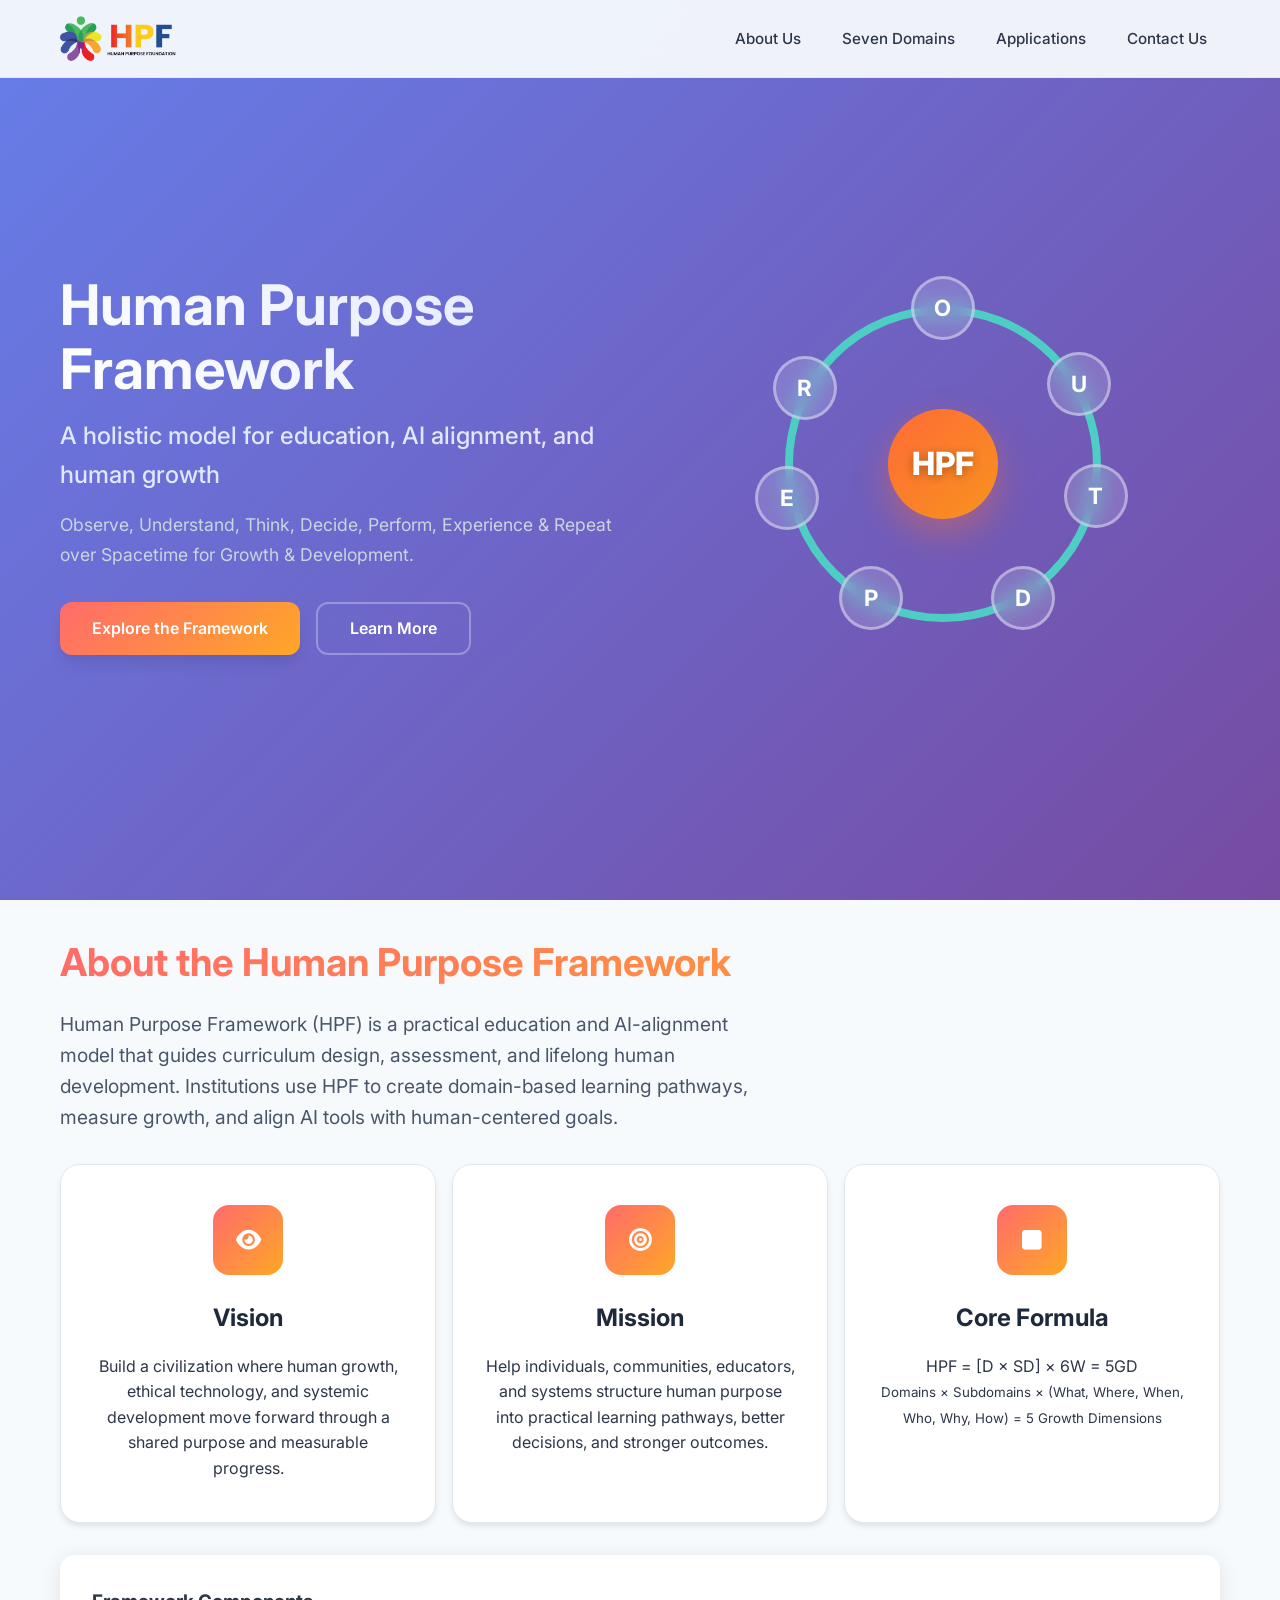
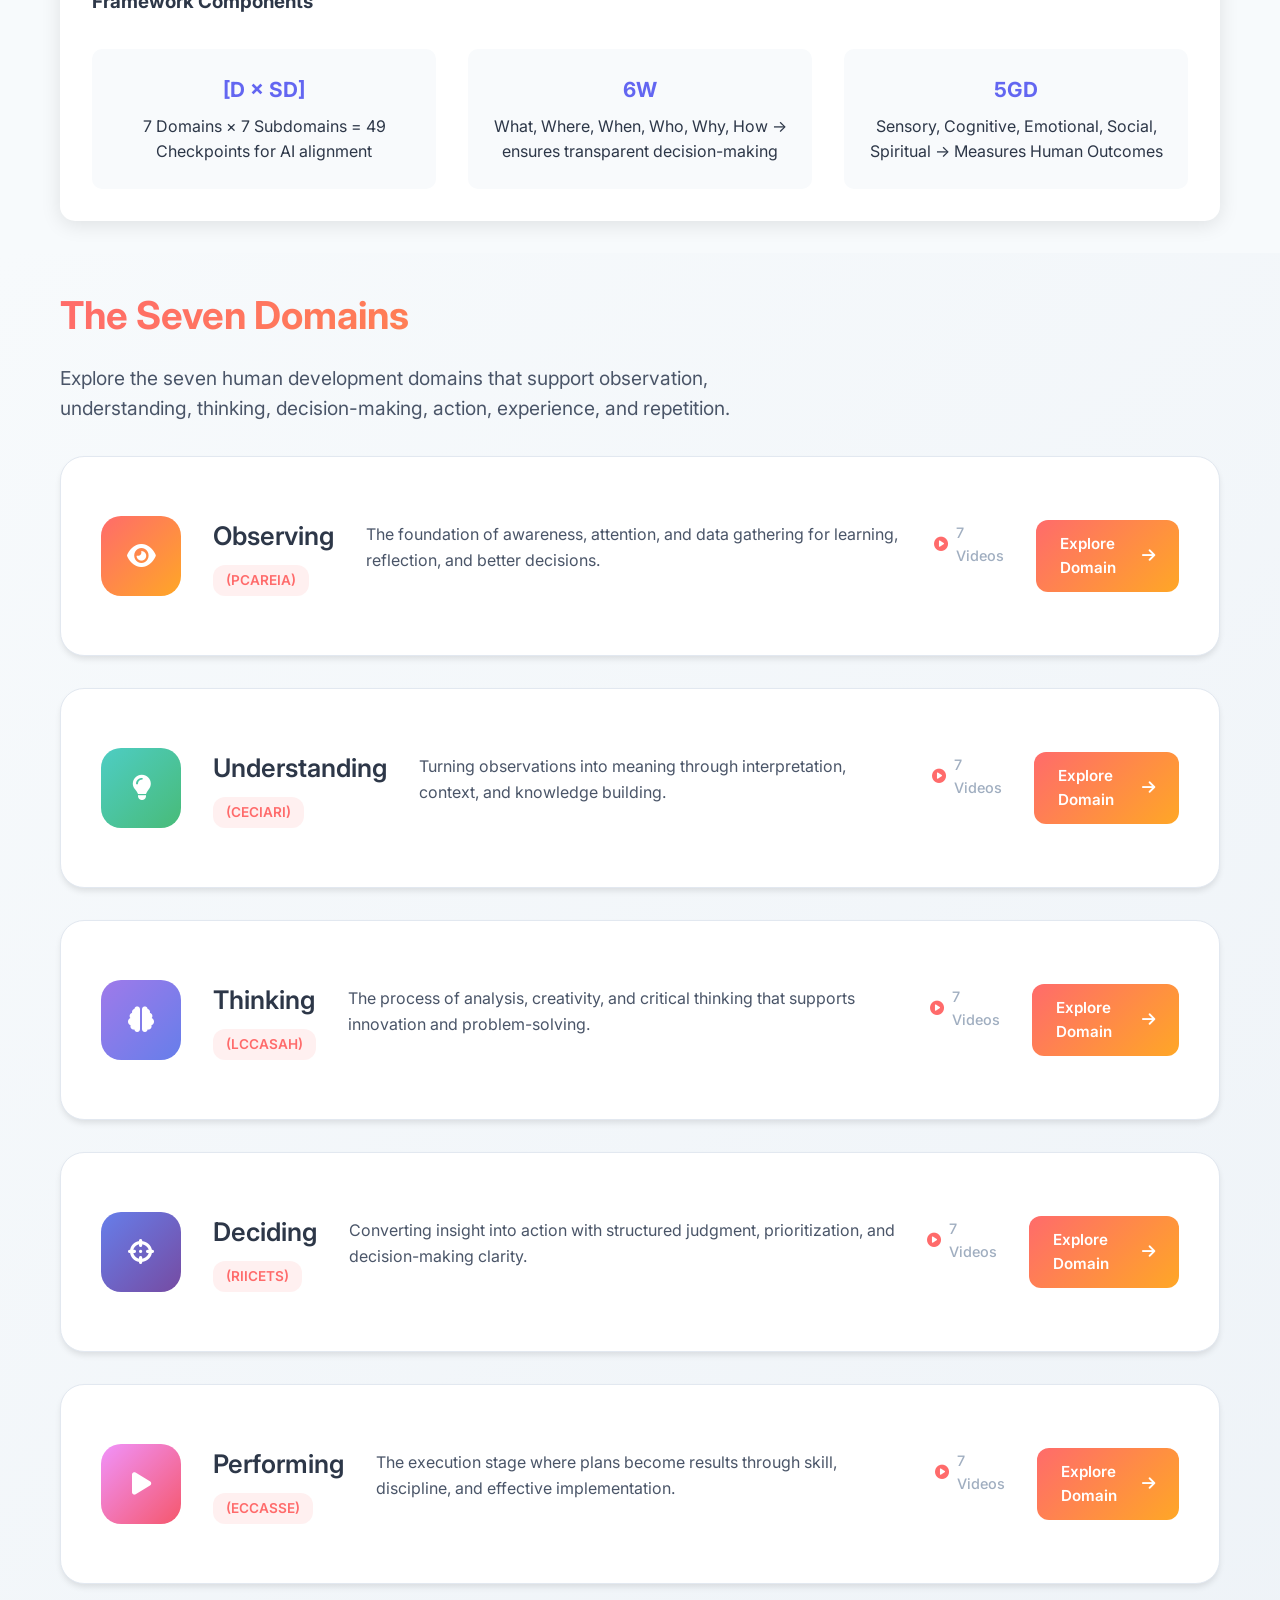
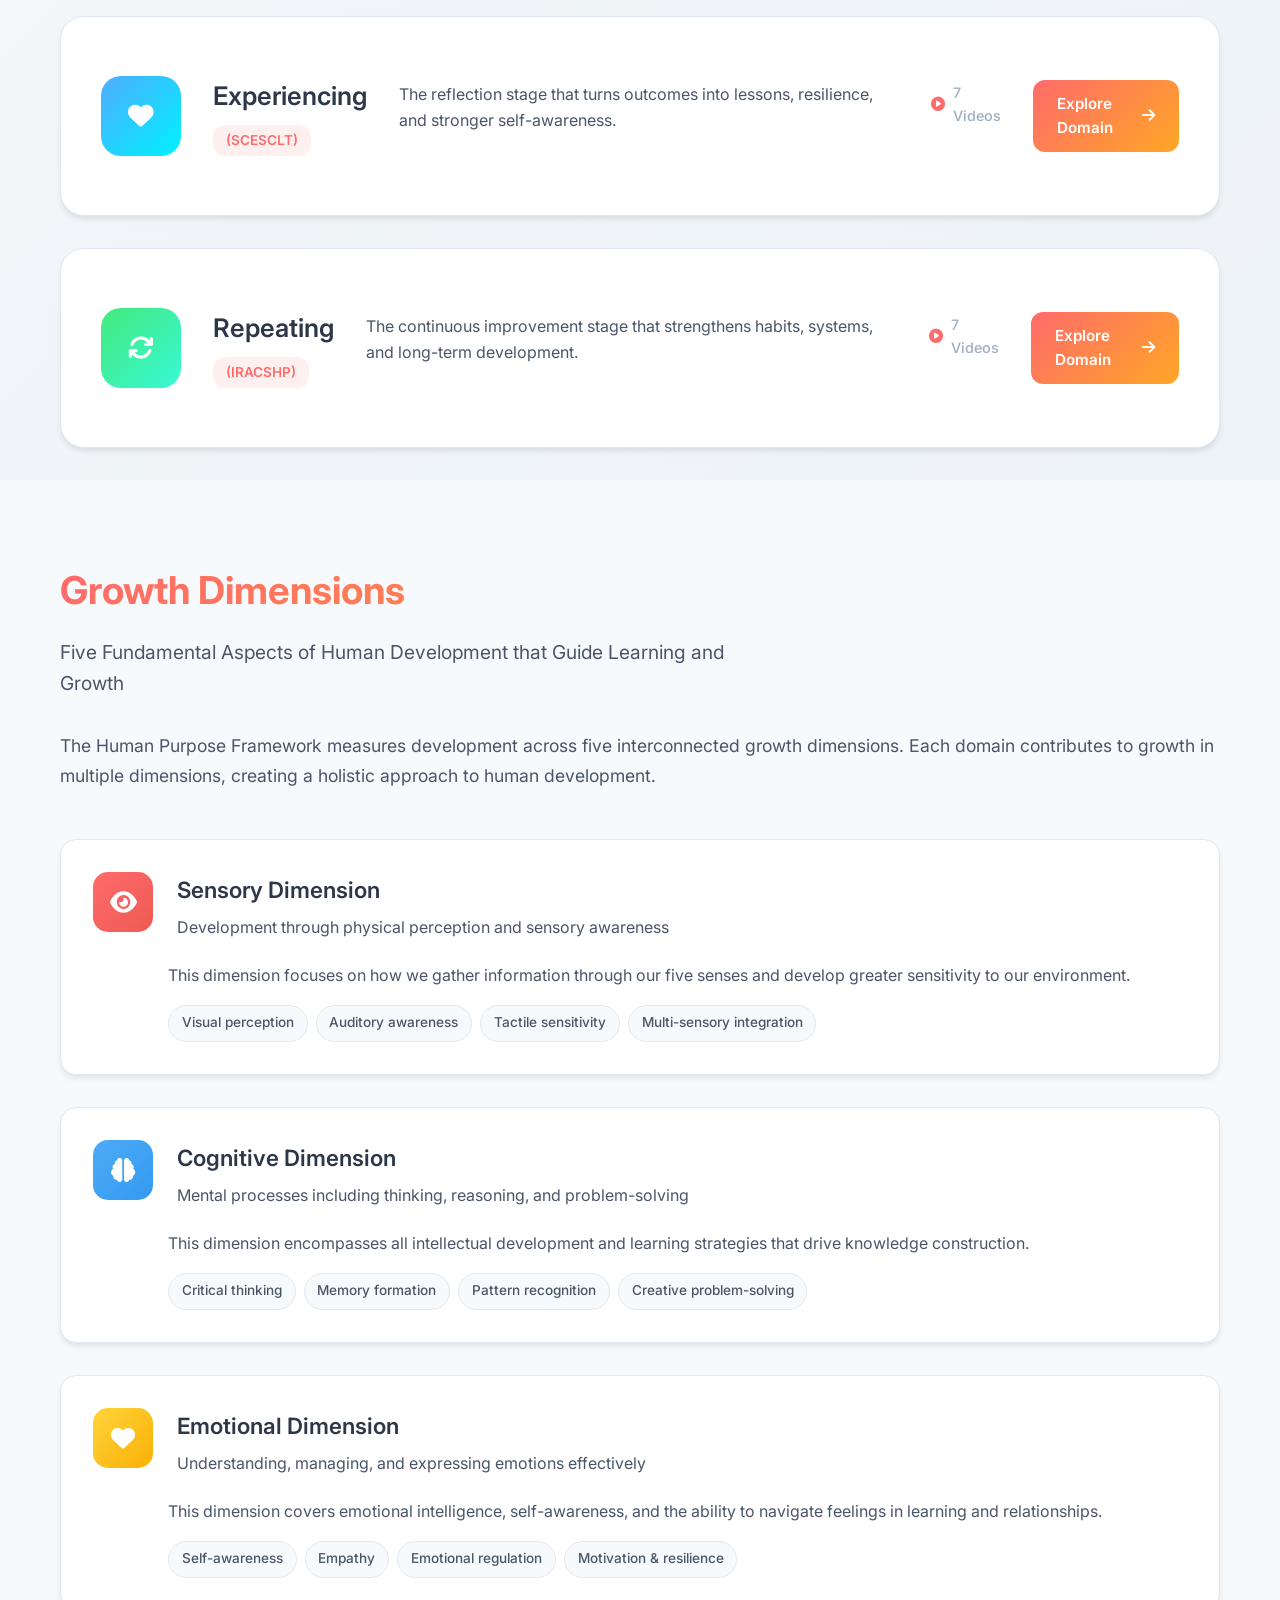
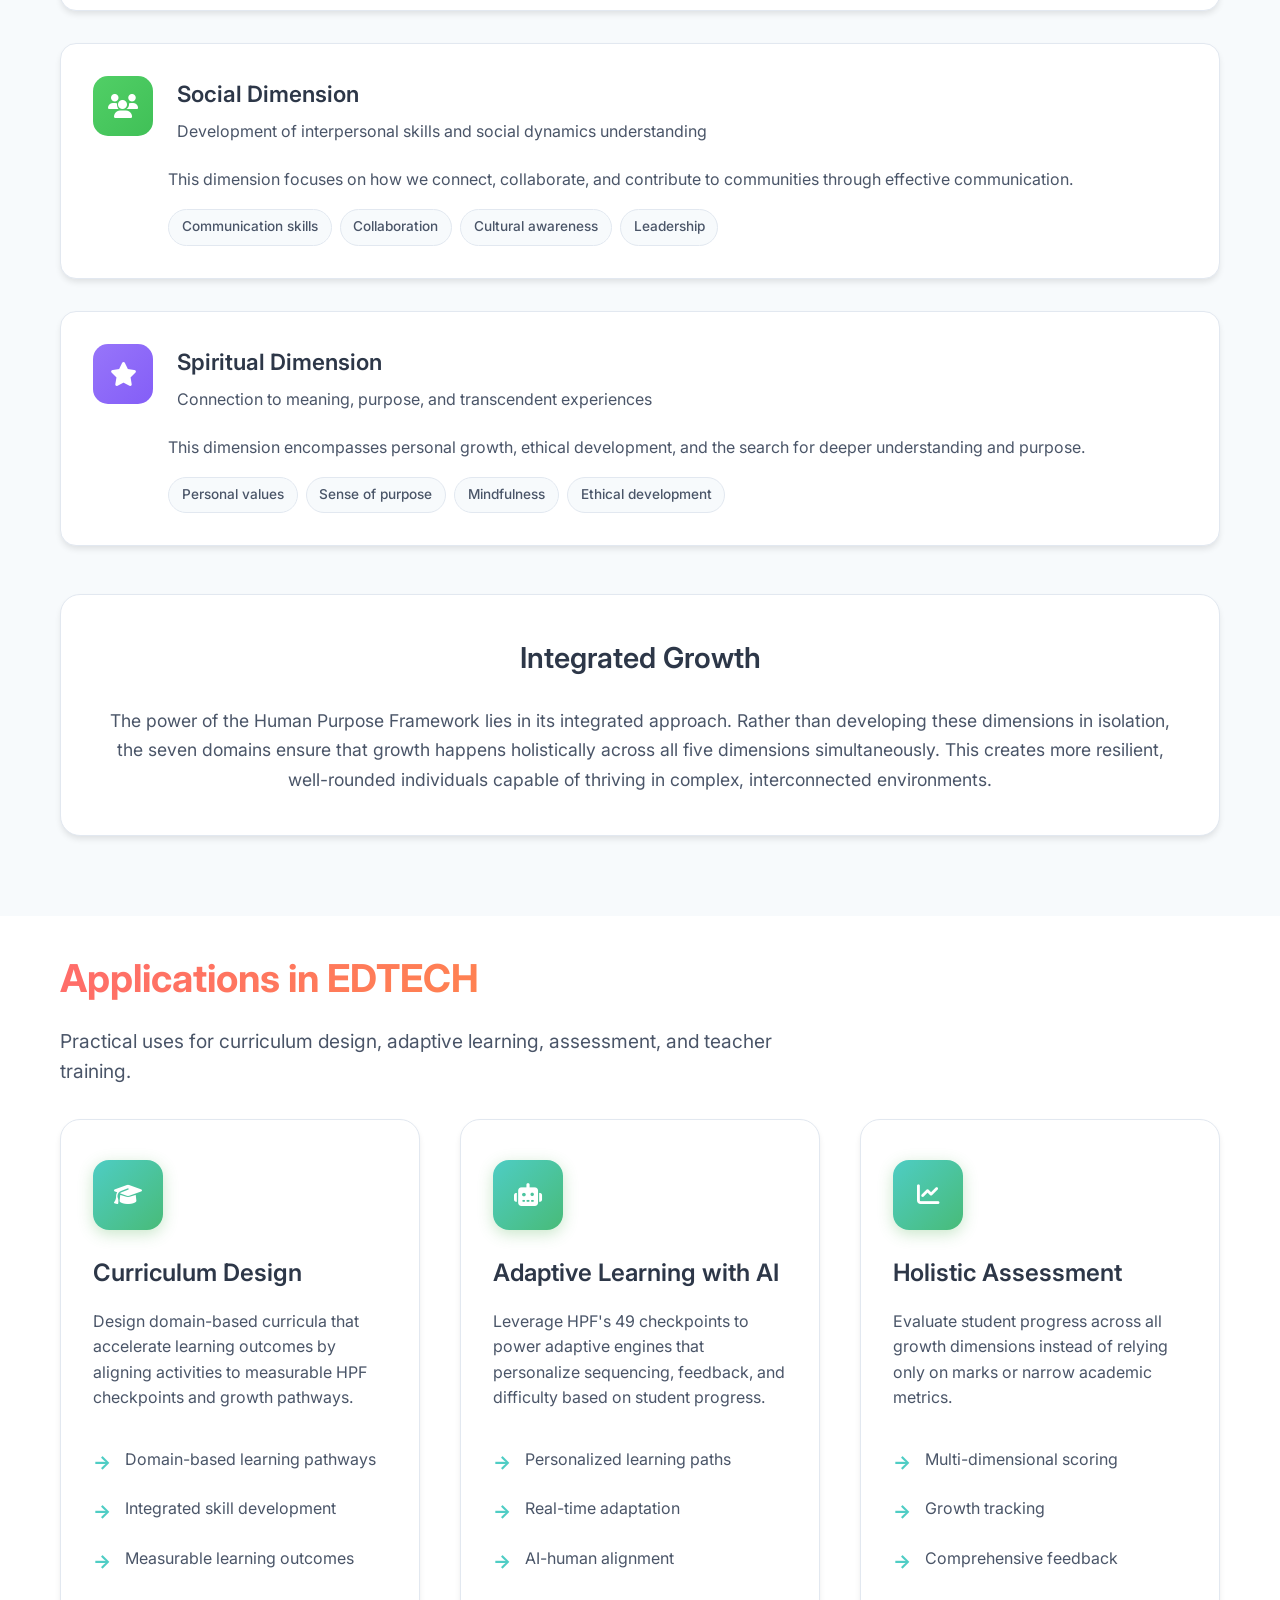
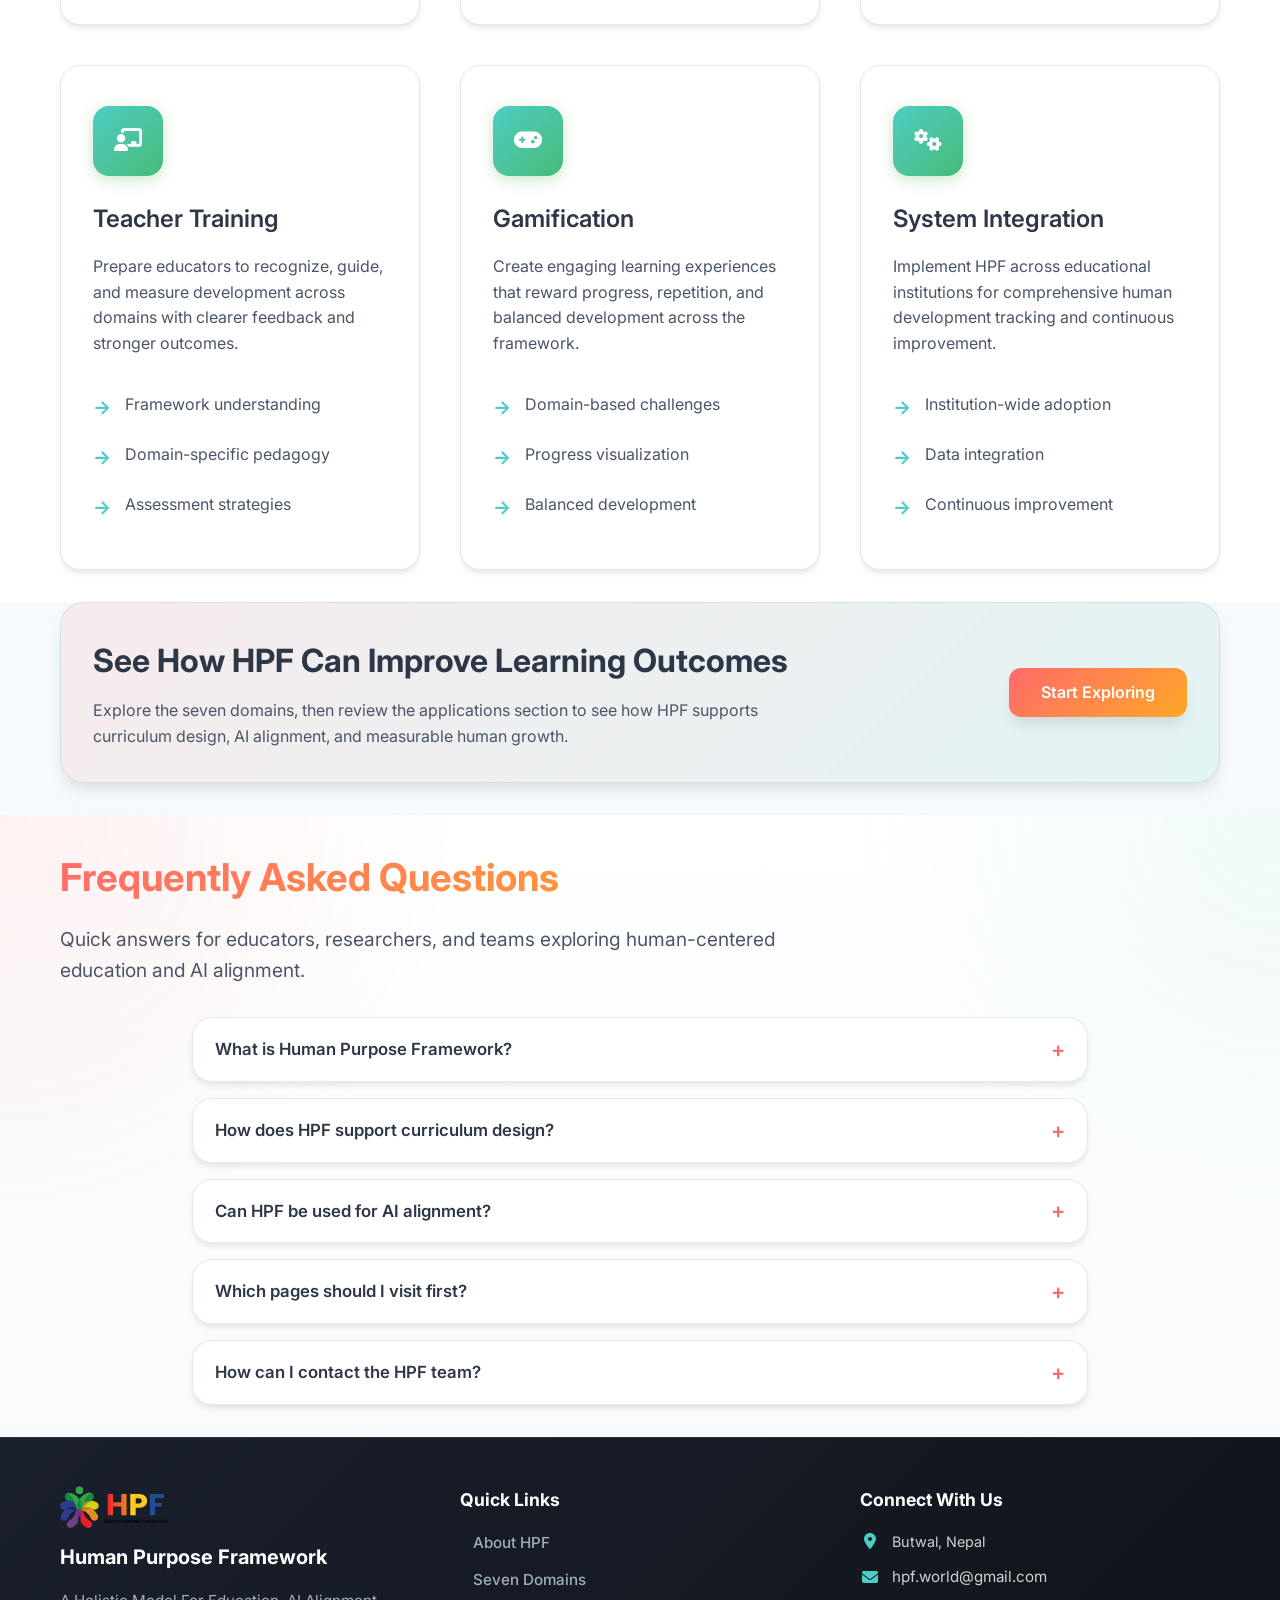
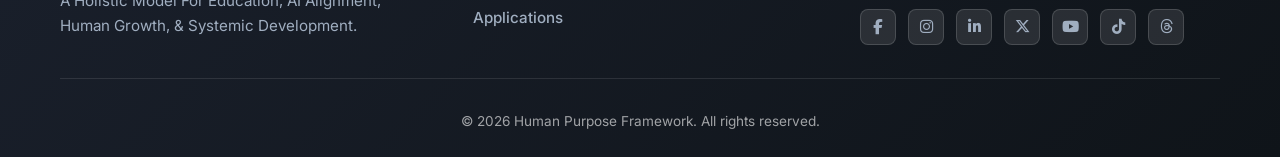
==== index.html @ abd7f6dd "Merge branch 'main' of https://github.com/hpfworld/HPF" ====
<!DOCTYPE html>
<html lang="en">
<head>
    <!-- Essential Meta Tags -->
    <meta charset="UTF-8">
    <meta name="viewport" content="width=1280, initial-scale=1.0">
    <meta http-equiv="X-UA-Compatible" content="IE=edge">
    
    <!-- Primary Meta Tags -->
    <title>Human Purpose Framework | AI Alignment & Education</title>
    <meta name="description" content="Human Purpose Framework: a holistic model for education, AI alignment, and human growth across seven domains.">
    <meta name="keywords" content="Human Purpose Framework, AI alignment, education model, curriculum design, holistic learning, edtech">
    <link rel="alternate" href="https://hpf.world/" hreflang="en-us">
    <meta name="author" content="Human Purpose Framework Team">
    <meta name="robots" content="index, follow, max-snippet:-1, max-image-preview:large, max-video-preview:-1">
    <link rel="canonical" href="https://hpf.world/">
    <meta name="application-name" content="Human Purpose Framework">
    
    <!-- Open Graph Meta Tags (for social sharing) -->
    <meta property="og:type" content="website">
    <meta property="og:url" content="https://hpf.world/">
    <meta property="og:title" content="Human Purpose Framework | AI Alignment & Education">
    <meta property="og:description" content="Human Purpose Framework: a holistic model for education, AI alignment, and human growth across seven domains.">
    <meta property="og:image" content="https://hpf.world/images/LogoHPF.png">
    <meta property="og:site_name" content="Human Purpose Framework">
    <meta property="og:locale" content="en_US">
    
    <!-- Twitter Card Meta Tags -->
    <meta name="twitter:card" content="summary_large_image">
    <meta name="twitter:url" content="https://hpf.world/">
    <meta name="twitter:title" content="Human Purpose Framework | AI Alignment & Education">
    <meta name="twitter:description" content="Human Purpose Framework: a holistic model for education, AI alignment, and human growth across seven domains.">
    <meta name="twitter:image" content="https://hpf.world/images/LogoHPF.png">
    <meta name="twitter:creator" content="@HPFWORLD">
    
    <!-- Additional Meta Tags -->
    <meta name="language" content="English">
    <meta name="revisit-after" content="7 days">
    <meta name="format-detection" content="telephone=no">
    <link rel="icon" type="image/x-icon" href="images/LogoHPF.png">
    <link rel="apple-touch-icon" href="images/LogoHPF.png">
    <link rel="preload" as="image" href="/images/LogoHPF.png">
    
    <!-- PWA & Branding -->
    <link rel="manifest" href="manifest.json">
    <meta name="theme-color" content="#6366f1">
    <meta name="msapplication-TileColor" content="#6366f1">
    
    <!-- Preconnect for Performance -->
    <link rel="preconnect" href="https://fonts.googleapis.com">
    <link rel="preconnect" href="https://fonts.gstatic.com" crossorigin>
    <link rel="preconnect" href="https://cdnjs.cloudflare.com">
    
    <!-- Stylesheets -->
    <link rel="stylesheet" href="styles.css">
    <link href="https://fonts.googleapis.com/css2?family=Inter:wght@300;400;500;600;700&display=swap" rel="stylesheet">
    <link rel="stylesheet" href="https://cdnjs.cloudflare.com/ajax/libs/font-awesome/6.5.0/css/all.min.css" crossorigin="anonymous" referrerpolicy="no-referrer">
    
    <!-- JSON-LD Structured Data -->
    <script type="application/ld+json">
    {
      "@context": "https://schema.org",
      "@type": "Organization",
      "name": "Human Purpose Framework",
      "url": "https://hpf.world",
      "logo": "https://hpf.world/images/LogoHPF.png",
      "description": "A holistic model for education, AI alignment, and human development",
      "sameAs": [
        "https://x.com/HPFWORLD",
        "https://www.linkedin.com/company/hpf-world",
        "https://github.com/hpfworld",
        "https://youtube.com/@HPFworld",
        "https://facebook.com/profile.php?id=61581930064162",
        "https://tiktok.com/@hpfworld",
        "https://instagram.com/hpf.world",
        "https://threads.com/@hpf.world"
      ],
      "contact": {
        "@type": "ContactPoint",
        "contactType": "Customer Support",
        "email": "hpf.world@gmail.com"
      }
    }
    </script>

        <script type="application/ld+json">
        {
            "@context": "https://schema.org",
            "@type": "WebPage",
            "name": "Human Purpose Framework",
            "url": "https://hpf.world/",
            "description": "Human Purpose Framework: a holistic model for education, AI alignment, and human growth across seven domains.",
            "inLanguage": "en-US",
            "isPartOf": {
                "@type": "WebSite",
                "name": "Human Purpose Framework",
                "url": "https://hpf.world/"
            }
        }
        </script>

        <script type="application/ld+json">
            {
                "@context": "https://schema.org",
                "@type": "FAQPage",
                "mainEntity": [
                    {
                        "@type": "Question",
                        "name": "What is the Human Purpose Framework?",
                        "acceptedAnswer": {
                            "@type": "Answer",
                            "text": "Human Purpose Framework (HPF) is a practical model for education and AI alignment that organizes growth into seven domains to improve learning and decision-making."
                        }
                    },
                    {
                        "@type": "Question",
                        "name": "How does HPF improve curriculum design?",
                        "acceptedAnswer": {
                            "@type": "Answer",
                            "text": "HPF provides domain-based learning pathways and measurable outcomes so educators design targeted curriculum that accelerates student growth."
                        }
                    },
                    {
                        "@type": "Question",
                        "name": "Is Human Purpose Framework useful for AI alignment?",
                        "acceptedAnswer": {
                            "@type": "Answer",
                            "text": "Yes. HPF supplies structured human-centered signals that help align AI systems to educational goals, ethical constraints, and human values."
                        }
                    },
                    {
                        "@type": "Question",
                        "name": "Which pages should I explore first?",
                        "acceptedAnswer": {
                            "@type": "Answer",
                            "text": "Begin with the seven domain pages to learn each stage, then read Applications to see real edtech integrations and use cases."
                        }
                    },
                    {
                        "@type": "Question",
                        "name": "How can I contact the HPF team?",
                        "acceptedAnswer": {
                            "@type": "Answer",
                            "text": "Contact us via the footer form or email hpf.world@gmail.com for partnerships, research, or curriculum projects."
                        }
                    },
                    {
                        "@type": "Question",
                        "name": "Can HPF be used in schools and edtech products?",
                        "acceptedAnswer": {
                            "@type": "Answer",
                            "text": "Yes. Schools and edtech platforms use HPF to structure lessons, build adaptive features, and measure holistic student progress."
                        }
                    },
                    {
                        "@type": "Question",
                        "name": "Does HPF include assessment tools?",
                        "acceptedAnswer": {
                            "@type": "Answer",
                            "text": "HPF supports multi-dimensional assessment strategies to capture cognitive, social, and performance outcomes beyond test scores."
                        }
                    },
                    {
                        "@type": "Question",
                        "name": "How do I implement HPF in my curriculum?",
                        "acceptedAnswer": {
                            "@type": "Answer",
                            "text": "Start by mapping learning objectives to the seven domains, create domain-aligned activities, and track progress with simple rubrics and feedback loops."
                        }
                    }
                ]
            }
            </script>
    
    <script type="application/ld+json">
    {
      "@context": "https://schema.org",
      "@type": "WebSite",
      "name": "Human Purpose Framework",
      "url": "https://hpf.world",
      "potentialAction": {
        "@type": "SearchAction",
        "target": {
          "@type": "EntryPoint",
          "urlTemplate": "https://hpf.world/search?q={search_term_string}"
        }
      }
    }
    </script>
    
    <script type="application/ld+json">
    {
      "@context": "https://schema.org",
      "@type": "BreadcrumbList",
      "itemListElement": [
        {
          "@type": "ListItem",
          "position": 1,
          "name": "Home",
          "item": "https://hpf.world"
        },
        {
          "@type": "ListItem",
          "position": 2,
          "name": "Seven Domains",
          "item": "https://hpf.world#domains"
        },
        {
          "@type": "ListItem",
          "position": 3,
          "name": "Applications",
          "item": "https://hpf.world#applications"
        }
      ]
    }
    </script>
</head>
<body>
    <!-- Navigation -->
    <nav class="navbar" role="navigation" aria-label="Main Navigation">
        <div class="nav-container">
            <div class="nav-logo">
                    <a href="/" class="logo-link" aria-label="Human Purpose Framework home">
                    <img src="images/LogoHPF.png" alt="Human Purpose Framework logo" class="logo-image" loading="eager" decoding="async" fetchpriority="high" width="90" height="90">
                </a>
            </div>
            <ul class="nav-menu">
                <!-- <li><a href="#home" class="nav-link">Home</a></li> -->
                <li><a href="#about" class="nav-link">About Us</a></li>
                <li><a href="#domains" class="nav-link">Seven Domains</a></li>
                <!-- <li><a href="#dimensions" class="nav-link">Growth Dimensions</a></li> -->
                <li><a href="#applications" class="nav-link">Applications</a></li>
                <li><a href="#contact" class="nav-link">Contact Us</a></li>
                <!-- <li><a href="#" class="nav-link" id="buyBookBtn"><span class="buy-icon">🛒</span> Buy Book</a></li> -->
            </ul>
            <div class="hamburger">
                <span class="bar"></span>
                <span class="bar"></span>
                <span class="bar"></span>
            </div>
        </div>
    </nav>

    <main>
    <!-- Hero Section -->
    <section id="home" class="hero">
        <div class="hero-container">
            <div class="hero-content">
                <h1 class="hero-title">Human Purpose Framework</h1>
                <p class="hero-subtitle">A holistic model for education, AI alignment, and human growth</p>
                <p class="hero-description">
                    Observe, Understand, Think, Decide, Perform, Experience & Repeat over Spacetime for Growth & Development.
                </p>
                <div class="hero-buttons">
                    <a href="#domains" class="btn btn-primary">Explore the Framework</a>
                    <a href="#about" class="btn btn-secondary">Learn More</a>
                </div>
            </div>
            <div class="hero-visual">
                <div class="framework-circle">
                    <div class="center-circle">HPF</div>
                    <div class="domain-ring">
                        <a href="domains/1_observing.html" class="domain-item" data-domain="observe" title="Observing" aria-label="Observing domain">O</a>
                        <a href="domains/2_understanding.html" class="domain-item" data-domain="understand" title="Understanding" aria-label="Understanding domain">U</a>
                        <a href="domains/3_thinking.html" class="domain-item" data-domain="think" title="Thinking" aria-label="Thinking domain">T</a>
                        <a href="domains/4_deciding.html" class="domain-item" data-domain="decide" title="Deciding" aria-label="Deciding domain">D</a>
                        <a href="domains/5_performing.html" class="domain-item" data-domain="perform" title="Performing" aria-label="Performing domain">P</a>
                        <a href="domains/6_experiencing.html" class="domain-item" data-domain="experience" title="Experiencing" aria-label="Experiencing domain">E</a>
                        <a href="domains/7_repeating.html" class="domain-item" data-domain="repeat" title="Repeating" aria-label="Repeating domain">R</a>
                    </div>
                </div>
            </div>
        </div>
    </section>

    <!-- About Section -->
    <section id="about" class="about">
        <div class="container">
            <div class="section-header">
                        <h2>About the Human Purpose Framework</h2>
                        <p>Human Purpose Framework (HPF) is a practical education and AI-alignment model that guides curriculum design, assessment, and lifelong human development. Institutions use HPF to create domain-based learning pathways, measure growth, and align AI tools with human-centered goals.</p>
            </div>
            
            <div class="about-grid">
                <div class="about-card">
                    <div class="card-icon">
                        <i class="fas fa-eye"></i>
                    </div>
                    <h3>Vision</h3>
                    <p>Build a civilization where human growth, ethical technology, and systemic development move forward through a shared purpose and measurable progress.</p>
                </div>
                
                <div class="about-card">
                    <div class="card-icon">
                        <i class="fa fa-bullseye" aria-hidden="true"></i>
                    </div>
                    <h3>Mission</h3>
                    <p>Help individuals, communities, educators, and systems structure human purpose into practical learning pathways, better decisions, and stronger outcomes.</p>
                </div>
                
                 <div class="about-card">
                    <div class="card-icon">
                        <i class="fas fa-square"></i>
                    </div>
                    <h3>Core Formula</h3>
                    <p>HPF = [D × SD] × 6W = 5GD<br>
                    <small>Domains × Subdomains × (What, Where, When, Who, Why, How) = 5 Growth Dimensions</small></p>
                </div> 
            </div>

         <div class="formula-explanation">
                <h3>Framework Components</h3>
                <div class="formula-grid">
                    <div class="formula-item">
                        <h4>[D × SD]</h4>
                        <p>7 Domains × 7 Subdomains = 49 Checkpoints for AI alignment</p>
                    </div>
                    <div class="formula-item">
                        <h4>6W</h4>
                        <p>What, Where, When, Who, Why, How → ensures transparent decision-making</p>
                    </div>
                    <div class="formula-item">
                        <h4>5GD</h4>
                        <p>Sensory, Cognitive, Emotional, Social, Spiritual → Measures Human Outcomes</p>
                    </div>
                </div>
            </div> 
        </div>
    </section>

    <!-- Seven Domains Section -->
    <section id="domains" class="domains">
        <div class="container">
            <div class="section-header">
                <h2>The Seven Domains</h2>
                <p>Explore the seven human development domains that support observation, understanding, thinking, decision-making, action, experience, and repetition.</p>
            </div>
            
            <div class="domains-grid">
                <div class="domain-card modern-card" data-domain="observing">
                    <div class="domain-header">
                        <div class="domain-icon observing-icon">
                            <i class="fas fa-eye"></i>
                        </div>
                        <div class="domain-info">
                            <h3>Observing</h3>
                            <span class="domain-code">(PCAREIA)</span>
                        </div>
                    </div>
                    <p class="domain-description">The foundation of awareness, attention, and data gathering for learning, reflection, and better decisions.</p>
                    <div class="domain-stats">
                        <span class="stat"><i class="fas fa-play-circle"></i> 7 Videos</span>
                        <!-- <span class="stat"><i class="fas fa-chart-bar"></i> 5 Dimensions</span> -->
                    </div>
                    <a href="domains/1_observing.html" class="domain-btn">
                        <span>Explore Domain</span>
                        <i class="fas fa-arrow-right"></i>
                    </a>
                </div>

                <div class="domain-card modern-card" data-domain="understanding">
                    <div class="domain-header">
                        <div class="domain-icon understanding-icon">
                            <i class="fas fa-lightbulb"></i>
                        </div>
                        <div class="domain-info">
                            <h3>Understanding</h3>
                            <span class="domain-code">(CECIARI)</span>
                        </div>
                    </div>
                    <p class="domain-description">Turning observations into meaning through interpretation, context, and knowledge building.</p>
                    <div class="domain-stats">
                        <span class="stat"><i class="fas fa-play-circle"></i> 7 Videos</span>
                        <!-- <span class="stat"><i class="fas fa-chart-bar"></i> 5 Dimensions</span> -->
                    </div>
                    <a href="domains/2_understanding.html" class="domain-btn">
                        <span>Explore Domain</span>
                        <i class="fas fa-arrow-right"></i>
                    </a>
                </div>

                <div class="domain-card modern-card" data-domain="thinking">
                    <div class="domain-header">
                        <div class="domain-icon thinking-icon">
                            <i class="fas fa-brain"></i>
                        </div>
                        <div class="domain-info">
                            <h3>Thinking</h3>
                            <span class="domain-code">(LCCASAH)</span>
                        </div>
                    </div>
                    <p class="domain-description">The process of analysis, creativity, and critical thinking that supports innovation and problem-solving.</p>
                    <div class="domain-stats">
                        <span class="stat"><i class="fas fa-play-circle"></i> 7 Videos</span>
                        <!-- <span class="stat"><i class="fas fa-chart-bar"></i> 5 Dimensions</span> -->
                    </div>
                    <a href="domains/3_thinking.html" class="domain-btn">
                        <span>Explore Domain</span>
                        <i class="fas fa-arrow-right"></i>
                    </a>
                </div>

                <div class="domain-card modern-card" data-domain="deciding">
                    <div class="domain-header">
                        <div class="domain-icon deciding-icon">
                            <i class="fas fa-crosshairs"></i>
                        </div>
                        <div class="domain-info">
                            <h3>Deciding</h3>
                            <span class="domain-code">(RIICETS)</span>
                        </div>
                    </div>
                    <p class="domain-description">Converting insight into action with structured judgment, prioritization, and decision-making clarity.</p>
                    <div class="domain-stats">
                        <span class="stat"><i class="fas fa-play-circle"></i> 7 Videos</span>
                        <!-- <span class="stat"><i class="fas fa-chart-bar"></i> 5 Dimensions</span> -->
                    </div>
                    <a href="domains/4_deciding.html" class="domain-btn">
                        <span>Explore Domain</span>
                        <i class="fas fa-arrow-right"></i>
                    </a>
                </div>

                <div class="domain-card modern-card" data-domain="performing">
                    <div class="domain-header">
                        <div class="domain-icon performing-icon">
                            <i class="fas fa-play"></i>
                        </div>
                        <div class="domain-info">
                            <h3>Performing</h3>
                            <span class="domain-code">(ECCASSE)</span>
                        </div>
                    </div>
                    <p class="domain-description">The execution stage where plans become results through skill, discipline, and effective implementation.</p>
                    <div class="domain-stats">
                        <span class="stat"><i class="fas fa-play-circle"></i> 7 Videos</span>
                        <!-- <span class="stat"><i class="fas fa-chart-bar"></i> 5 Dimensions</span> -->
                    </div>
                    <a href="domains/5_performing.html" class="domain-btn">
                        <span>Explore Domain</span>
                        <i class="fas fa-arrow-right"></i>
                    </a>
                </div>

                <div class="domain-card modern-card" data-domain="experiencing">
                    <div class="domain-header">
                        <div class="domain-icon experiencing-icon">
                            <i class="fas fa-heart"></i>
                        </div>
                        <div class="domain-info">
                            <h3>Experiencing</h3>
                            <span class="domain-code">(SCESCLT)</span>
                        </div>
                    </div>
                    <p class="domain-description">The reflection stage that turns outcomes into lessons, resilience, and stronger self-awareness.</p>
                    <div class="domain-stats">
                        <span class="stat"><i class="fas fa-play-circle"></i> 7 Videos</span>
                        <!-- <span class="stat"><i class="fas fa-chart-bar"></i> 5 Dimensions</span> -->
                    </div>
                    <a href="domains/6_experiencing.html" class="domain-btn">
                        <span>Explore Domain</span>
                        <i class="fas fa-arrow-right"></i>
                    </a>
                </div>

                <div class="domain-card modern-card" data-domain="repeating">
                    <div class="domain-header">
                        <div class="domain-icon repeating-icon">
                            <i class="fas fa-sync"></i>
                        </div>
                        <div class="domain-info">
                            <h3>Repeating</h3>
                            <span class="domain-code">(IRACSHP)</span>
                        </div>
                    </div>
                    <p class="domain-description">The continuous improvement stage that strengthens habits, systems, and long-term development.</p>
                    <div class="domain-stats">
                        <span class="stat"><i class="fas fa-play-circle"></i> 7 Videos</span>
                        <!-- <span class="stat"><i class="fas fa-chart-bar"></i> 5 Dimensions</span> -->
                    </div>
                    <a href="domains/7_repeating.html" class="domain-btn">
                        <span>Explore Domain</span>
                        <i class="fas fa-arrow-right"></i>
                    </a>
                </div>
            </div>
        </div>
    </section>

    <!-- Growth Dimensions Section -->
     <section id="dimensions" class="dimensions">
        <div class="container">
            <div class="section-header">
                <h2>Growth Dimensions</h2>
                <p>Five Fundamental Aspects of Human Development that Guide Learning and Growth</p>
            </div>
            
            <div class="dimensions-content">
                <div class="dimensions-intro">
                    <p>The Human Purpose Framework measures development across five interconnected growth dimensions. Each domain contributes to growth in multiple dimensions, creating a holistic approach to human development.</p>
                </div>

                <div class="dimensions-list">
                    <div class="dimension-item">
                        <div class="dimension-header">
                            <div class="dimension-icon sensory-bg">
                                <i class="fas fa-eye"></i>
                            </div>
                            <div class="dimension-title">
                                <h3>Sensory Dimension</h3>
                                <p>Development through physical perception and sensory awareness</p>
                            </div>
                        </div>
                        <div class="dimension-content">
                            <p>This dimension focuses on how we gather information through our five senses and develop greater sensitivity to our environment.</p>
                            <div class="dimension-areas">
                                <span>Visual perception</span>
                                <span>Auditory awareness</span>
                                <span>Tactile sensitivity</span>
                                <span>Multi-sensory integration</span>
                            </div>
                        </div>
                    </div>

                    <div class="dimension-item">
                        <div class="dimension-header">
                            <div class="dimension-icon cognitive-bg">
                                <i class="fas fa-brain"></i>
                            </div>
                            <div class="dimension-title">
                                <h3>Cognitive Dimension</h3>
                                <p>Mental processes including thinking, reasoning, and problem-solving</p>
                            </div>
                        </div>
                        <div class="dimension-content">
                            <p>This dimension encompasses all intellectual development and learning strategies that drive knowledge construction.</p>
                            <div class="dimension-areas">
                                <span>Critical thinking</span>
                                <span>Memory formation</span>
                                <span>Pattern recognition</span>
                                <span>Creative problem-solving</span>
                            </div>
                        </div>
                    </div>

                    <div class="dimension-item">
                        <div class="dimension-header">
                            <div class="dimension-icon emotional-bg">
                                <i class="fas fa-heart"></i>
                            </div>
                            <div class="dimension-title">
                                <h3>Emotional Dimension</h3>
                                <p>Understanding, managing, and expressing emotions effectively</p>
                            </div>
                        </div>
                        <div class="dimension-content">
                            <p>This dimension covers emotional intelligence, self-awareness, and the ability to navigate feelings in learning and relationships.</p>
                            <div class="dimension-areas">
                                <span>Self-awareness</span>
                                <span>Empathy</span>
                                <span>Emotional regulation</span>
                                <span>Motivation & resilience</span>
                            </div>
                        </div>
                    </div>

                    <div class="dimension-item">
                        <div class="dimension-header">
                            <div class="dimension-icon social-bg">
                                <i class="fas fa-users"></i>
                            </div>
                            <div class="dimension-title">
                                <h3>Social Dimension</h3>
                                <p>Development of interpersonal skills and social dynamics understanding</p>
                            </div>
                        </div>
                        <div class="dimension-content">
                            <p>This dimension focuses on how we connect, collaborate, and contribute to communities through effective communication.</p>
                            <div class="dimension-areas">
                                <span>Communication skills</span>
                                <span>Collaboration</span>
                                <span>Cultural awareness</span>
                                <span>Leadership</span>
                            </div>
                        </div>
                    </div>

                    <div class="dimension-item">
                        <div class="dimension-header">
                            <div class="dimension-icon spiritual-bg">
                                <i class="fas fa-star"></i>
                            </div>
                            <div class="dimension-title">
                                <h3>Spiritual Dimension</h3>
                                <p>Connection to meaning, purpose, and transcendent experiences</p>
                            </div>
                        </div>
                        <div class="dimension-content">
                            <p>This dimension encompasses personal growth, ethical development, and the search for deeper understanding and purpose.</p>
                            <div class="dimension-areas">
                                <span>Personal values</span>
                                <span>Sense of purpose</span>
                                <span>Mindfulness</span>
                                <span>Ethical development</span>
                            </div>
                        </div>
                    </div>
                </div>

                <div class="dimensions-integration">
                    <h3>Integrated Growth</h3>
                    <p>The power of the Human Purpose Framework lies in its integrated approach. Rather than developing these dimensions in isolation, the seven domains ensure that growth happens holistically across all five dimensions simultaneously. This creates more resilient, well-rounded individuals capable of thriving in complex, interconnected environments.</p>
                </div>
            </div>
        </div>
    </section> 

    <!-- Applications Section -->
    <section id="applications" class="applications">
        <div class="container">
            <div class="section-header">
                <h2>Applications in EDTECH</h2>
                <p>Practical uses for curriculum design, adaptive learning, assessment, and teacher training.</p>
            </div>
            
            <div class="applications-grid">
                <div class="application-card">
                    <div class="app-icon">
                        <i class="fas fa-graduation-cap"></i>
                    </div>
                    <h3>Curriculum Design</h3>
                    <p>Design domain-based curricula that accelerate learning outcomes by aligning activities to measurable HPF checkpoints and growth pathways.</p>
                    <ul>
                        <li>Domain-based learning pathways</li>
                        <li>Integrated skill development</li>
                        <li>Measurable learning outcomes</li>
                    </ul>
                </div>

                <div class="application-card">
                    <div class="app-icon">
                        <i class="fas fa-robot"></i>
                    </div>
                    <h3>Adaptive Learning with AI</h3>
                    <p>Leverage HPF's 49 checkpoints to power adaptive engines that personalize sequencing, feedback, and difficulty based on student progress.</p>
                    <ul>
                        <li>Personalized learning paths</li>
                        <li>Real-time adaptation</li>
                        <li>AI-human alignment</li>
                    </ul>
                </div>

                <div class="application-card">
                    <div class="app-icon">
                        <i class="fas fa-chart-line"></i>
                    </div>
                    <h3>Holistic Assessment</h3>
                    <p>Evaluate student progress across all growth dimensions instead of relying only on marks or narrow academic metrics.</p>
                    <ul>
                        <li>Multi-dimensional scoring</li>
                        <li>Growth tracking</li>
                        <li>Comprehensive feedback</li>
                    </ul>
                </div>

                <div class="application-card">
                    <div class="app-icon">
                        <i class="fas fa-chalkboard-teacher"></i>
                    </div>
                    <h3>Teacher Training</h3>
                    <p>Prepare educators to recognize, guide, and measure development across domains with clearer feedback and stronger outcomes.</p>
                    <ul>
                        <li>Framework understanding</li>
                        <li>Domain-specific pedagogy</li>
                        <li>Assessment strategies</li>
                    </ul>
                </div>

                <div class="application-card">
                    <div class="app-icon">
                        <i class="fas fa-gamepad"></i>
                    </div>
                    <h3>Gamification</h3>
                    <p>Create engaging learning experiences that reward progress, repetition, and balanced development across the framework.</p>
                    <ul>
                        <li>Domain-based challenges</li>
                        <li>Progress visualization</li>
                        <li>Balanced development</li>
                    </ul>
                </div>

                <div class="application-card">
                    <div class="app-icon">
                        <i class="fas fa-cogs"></i>
                    </div>
                    <h3>System Integration</h3>
                    <p>Implement HPF across educational institutions for comprehensive human development tracking and continuous improvement.</p>
                    <ul>
                        <li>Institution-wide adoption</li>
                        <li>Data integration</li>
                        <li>Continuous improvement</li>
                    </ul>
                </div>
            </div>
        </div>
    </section>

    <!-- SEO CTA Section -->
    <section id="seo-cta" class="seo-cta">
        <div class="container">
            <div class="seo-cta-panel">
                <div>
                    <h2>See How HPF Can Improve Learning Outcomes</h2>
                    <p>Explore the seven domains, then review the applications section to see how HPF supports curriculum design, AI alignment, and measurable human growth.</p>
                </div>
                <a href="#domains" class="btn btn-primary">Start Exploring</a>
            </div>
        </div>
    </section>

    <!-- FAQ Section -->
    <section id="faq" class="faq">
        <div class="container">
            <div class="section-header">
                <h2>Frequently Asked Questions</h2>
                <p>Quick answers for educators, researchers, and teams exploring human-centered education and AI alignment.</p>
            </div>

            <div class="faq-list">
                <details class="faq-item">
                    <summary>What is Human Purpose Framework?</summary>
                    <p>Human Purpose Framework is a holistic education and AI alignment model built around seven domains: observing, understanding, thinking, deciding, performing, experiencing, and repeating.</p>
                </details>

                <details class="faq-item">
                    <summary>How does HPF support curriculum design?</summary>
                    <p>HPF helps educators create structured learning pathways, clearer outcomes, and more balanced skill development across cognition, action, reflection, and continuous improvement.</p>
                </details>

                <details class="faq-item">
                    <summary>Can HPF be used for AI alignment?</summary>
                    <p>Yes. HPF gives AI systems a human-centered structure for interpretation, decision support, and safer alignment with educational and developmental goals.</p>
                </details>

                <details class="faq-item">
                    <summary>Which pages should I visit first?</summary>
                    <p>Start with the <a href="#domains">seven domain pages</a>, then review <a href="#applications">applications in EDTECH</a> to see how HPF supports curriculum design, assessment, and teacher training.</p>
                </details>

                <details class="faq-item">
                    <summary>How can I contact the HPF team?</summary>
                    <p>Use the contact section in the footer or email <a href="mailto:hpf.world@gmail.com">hpf.world@gmail.com</a> for collaboration, partnerships, or questions.</p>
                </details>
            </div>
        </div>
    </section>

    </main>

    <!-- Footer -->
    <footer class="footer" id="contact">
        <div class="container">
            <div class="footer-content">
                <!-- Brand Info -->
                <div class="footer-section">
                    <img src="images/LogoHPF.png" alt="Human Purpose Framework logo" class="footer-logo-image" loading="lazy" decoding="async" width="84" height="84">
                    <h3>Human Purpose Framework</h3>
                    <p>A Holistic Model For Education, AI Alignment, Human Growth, & Systemic Development.</p>
                </div>
                
                <!-- Quick Links -->
                <div class="footer-section">
                    <h4>Quick Links</h4>
                    <ul>
                        <li><a href="#about" class="nav-link">About HPF</a></li>
                        <li><a href="#domains" class="nav-link">Seven Domains</a></li>
                        <li><a href="#applications" class="nav-link">Applications</a></li>
                    </ul>
                </div>
                
                <!-- Connect -->
                <div class="footer-section">
                    <h4>Connect With Us</h4>
                    <div class="footer-connect">
                        <div class="connect-item">
                            <i class="fa-solid fa-location-dot"></i>
                            <span>Butwal, Nepal</span>
                        </div>
                        <div class="connect-item">
                            <i class="fa-solid fa-envelope"></i>
                            <a href="mailto:hpf.world@gmail.com">hpf.world@gmail.com</a>
                        </div>
                    </div>
                    <div class="social-links-footer">
                        <a href="https://www.facebook.com/profile.php?id=61581930064162" target="_blank" rel="noopener noreferrer" title="Facebook"><i class="fa-brands fa-facebook-f"></i></a>
                        <a href="https://www.instagram.com/hpf_world" target="_blank" rel="noopener noreferrer" title="Instagram"><i class="fa-brands fa-instagram"></i></a>
                        <a href="https://www.linkedin.com/company/hpf-world" target="_blank" rel="noopener noreferrer" title="LinkedIn"><i class="fa-brands fa-linkedin-in"></i></a>
                        <a href="https://x.com/HPFWORLD" target="_blank" rel="noopener noreferrer" title="X"><i class="fa-brands fa-x-twitter"></i></a>
                        <a href="https://youtube.com/@HPFworld" target="_blank" rel="noopener noreferrer" title="YouTube"><i class="fa-brands fa-youtube"></i></a>
                        <a href="https://tiktok.com/@hpfworld" target="_blank" rel="noopener noreferrer" title="TikTok"><i class="fa-brands fa-tiktok"></i></a>
                      <a href="https://threads.com/@hpf.world" target="_blank" rel="noopener noreferrer" title="Threads"><i class="fa-brands fa-threads"></i></a>
                    </div>
                </div>
            </div>
            
            <div class="footer-bottom">
                <p>&copy; 2026 Human Purpose Framework. All rights reserved.</p>
            </div>
        </div>
    </footer>

    <!-- Domain Modal -->
    <div id="domainModal" class="modal">
        <div class="modal-content">
            <div class="modal-header">
                <h2 id="modalTitle"></h2>
                <span class="close">&times;</span>
            </div>
            <div class="modal-body" id="modalBody">
                <!-- Content will be populated by JavaScript -->
            </div>
        </div>
    </div>

    <!-- Buy Book Modal -->
    <!-- <div id="buyBookModal" class="modal">
        <div class="modal-content buy-book-modal">
            <div class="modal-header">
                <h3>Choose Your Equivalent Site</h3>
                <span class="close buy-book-close">&times;</span>
            </div>
            <div class="modal-body">
                <div class="ecommerce-grid">
                    <a href="https://www.amazon.com" target="_blank" rel="noopener noreferrer" class="ecommerce-link">
                        <div class="ecommerce-item">
                            <span class="ecommerce-name">Amazon</span>
                        </div>
                    </a>
                    <a href="https://www.flipkart.com" target="_blank" rel="noopener noreferrer" class="ecommerce-link">
                        <div class="ecommerce-item">
                            <span class="ecommerce-name">Flipkart</span>
                        </div>
                    </a>
                    <a href="https://www.ebay.com" target="_blank" rel="noopener noreferrer" class="ecommerce-link">
                        <div class="ecommerce-item">
                            <span class="ecommerce-name">eBay</span>
                        </div>
                    </a>
                    <a href="https://www.alibaba.com" target="_blank" rel="noopener noreferrer" class="ecommerce-link">
                        <div class="ecommerce-item">
                            <span class="ecommerce-name">Alibaba</span>
                        </div>
                    </a>
                    <a href="https://www.shopify.com" target="_blank" rel="noopener noreferrer" class="ecommerce-link">
                        <div class="ecommerce-item">
                            <span class="ecommerce-name">Shopify</span>
                        </div>
                    </a>
                    <a href="https://www.etsy.com" target="_blank" rel="noopener noreferrer" class="ecommerce-link">
                        <div class="ecommerce-item">
                            <span class="ecommerce-name">Etsy</span>
                        </div>
                    </a>
                    <a href="https://www.walmart.com" target="_blank" rel="noopener noreferrer" class="ecommerce-link">
                        <div class="ecommerce-item">
                            <span class="ecommerce-name">Walmart</span>
                        </div>
                    </a>
                    <a href="https://www.target.com" target="_blank" rel="noopener noreferrer" class="ecommerce-link">
                        <div class="ecommerce-item">
                            <span class="ecommerce-name">Target</span>
                        </div>
                    </a>
                    <a href="https://www.daraz.com" target="_blank" rel="noopener noreferrer" class="ecommerce-link">
                        <div class="ecommerce-item">
                            <span class="ecommerce-name">Daraz</span>
                        </div>
                    </a>
                </div>
            </div>
        </div>
    </div>
     -->
    <script src="script.js" defer></script>
</body>
</html>
---- styles.css ----
/* Reset and Base Styles */
:root {
    --primary-color: #2d3748;
    --secondary-color: #4a5568;
    --accent-color: #ff6b6b;
    --accent-secondary: #4ecdc4;
    --success-color: #48bb78;
    --warning-color: #ed8936;
    --info-color: #0bc5ea;
    --purple-color: #9f7aea;
    --background-light: #f7fafc;
    --background-dark: #1a202c;
    --text-primary: #2d3748;
    --text-secondary: #4a5568;
    --text-light: #a0aec0;
    --border-color: #e2e8f0;
    --shadow-light: 0 4px 6px -1px rgba(0, 0, 0, 0.1);
    --shadow-medium: 0 10px 15px -3px rgba(0, 0, 0, 0.1);
    --shadow-heavy: 0 25px 50px -12px rgba(0, 0, 0, 0.25);
    --gradient-primary: linear-gradient(135deg, #667eea 0%, #764ba2 100%);
    --gradient-accent: linear-gradient(135deg, #ff6b6b 0%, #ffa726 100%);
    --gradient-success: linear-gradient(135deg, #4ecdc4 0%, #48bb78 100%);
    --gradient-purple: linear-gradient(135deg, #9f7aea 0%, #667eea 100%);
}

* {
    margin: 0;
    padding: 0;
    box-sizing: border-box;
}

html {
    width: 100%;
    overflow-x: hidden;
}

body {
    font-family: 'Inter', sans-serif;
    line-height: 1.6;
    color: var(--text-primary);
    overflow-x: hidden;
    background: var(--background-light);
    scroll-padding-top: 96px;
}

.container {
    max-width: 1200px;
    margin: 0 auto;  /* Left Margin Maintainer */
    padding: 0 20px;
}

/* Navigation */
.navbar {
    position: fixed;
    top: 0;
    width: 100%;
    background: rgba(247, 250, 252, 0.95);
    backdrop-filter: blur(20px);
    z-index: 1000;
    padding: 1rem 0;
    transition: all 0.15s ease;
    border-bottom: 1px solid var(--border-color);
}

.nav-container {
    max-width: 1200px;
    margin: 0 auto;
    padding: 0 20px;
    display: flex;
    justify-content: space-between;
    align-items: center;
}

.nav-logo a {
    text-decoration: none;
}

.logo-link {
    display: flex;
    align-items: center;
    gap: 0.75rem;
    transition: all 0.15s ease;
}

.logo-link:hover {
    transform: scale(1.02);
}

.logo-image {
    height: 45px;
    width: auto;
    border-radius: 8px;
    transition: all 0.15s ease;
}

.footer-logo-image {
    display: block;
    height: 42px;
    width: auto;
    border-radius: 8px;
    margin-bottom: 0.85rem;
    transition: all 0.15s ease;
}

.footer-logo-image:hover {
    transform: scale(1.03);
}

.logo-text {
    color: var(--accent-color);
    font-weight: 700;
    font-size: 1.8rem;
    background: var(--gradient-accent);
    -webkit-background-clip: text;
    -webkit-text-fill-color: transparent;
    background-clip: text;
    transition: all 0.15s ease;
}

.nav-logo h2 {
    color: var(--accent-color);
    font-weight: 700;
    font-size: 1.8rem;
    background: var(--gradient-accent);
    -webkit-background-clip: text;
    -webkit-text-fill-color: transparent;
    background-clip: text;
}

.nav-menu {
    display: flex;
    list-style: none;
    gap: clamp(0.5rem, 1.2vw, 1.5rem);
    flex-wrap: wrap;
    justify-content: center;
}

.nav-link {
    text-decoration: none;
    color: var(--text-primary);
    font-weight: 500;
    transition: all 0.15s ease;
    position: relative;
    padding: 0.45rem 0.8rem;
    border-radius: 8px;
    font-size: clamp(0.78rem, 1.2vw, 0.95rem);
}

.nav-link:hover {
    color: var(--accent-color);
    background: rgba(255, 107, 107, 0.1);
}

.nav-link::after {
    content: '';
    position: absolute;
    width: 0;
    height: 2px;
    bottom: 2px;
    left: 50%;
    background: var(--gradient-accent);
    transition: all 0.15s ease;
    transform: translateX(-50%);
    border-radius: 2px;
}

.nav-link:hover::after {
    width: 80%;
}

/* Buy Icon Styles */
.buy-icon {
    font-size: 1.1rem;
    margin-right: 0.5rem;
    display: inline-block;
    transition: transform 0.15s ease;
}

/* Buy Book Button - Clean Hover Effect */
#buyBookBtn {
    background: var(--gradient-accent);
    color: white;
    border-radius: 25px;
    padding: 0.6rem 1.2rem;
    font-weight: 600;
    box-shadow: 0 4px 15px rgba(255, 107, 107, 0.3);
    transition: all 0.25s ease;
    position: relative;
    text-decoration: none;
    cursor: pointer;
}

#buyBookBtn:hover {
    background: linear-gradient(135deg, #ff5252 0%, #ff8a50 100%);
    color: white;
    transform: translateY(-3px);
    box-shadow: 0 8px 25px rgba(255, 107, 107, 0.6);
    /* text-decoration: underline; */
    text-underline-offset: 5px;
    text-decoration-thickness: 2px;
}

#buyBookBtn:hover .buy-icon {
    transform: scale(1.15);
}

#buyBookBtn::after {
    content: '';
    position: absolute;
    width: 0;
    height: 3px;
    bottom: 3px;
    left: 50%;
    background: white;
    transition: all 0.25s ease;
    transform: translateX(-50%);
    border-radius: 3px;
    opacity: 0.8;
}

#buyBookBtn:hover::after {
    width: 85%;
}

/* Buy Book Modal Styles */
#buyBookModal .modal-content {
    max-width: 500px;
    width: 90%;
}

.buy-book-modal .modal-header {
    background: var(--gradient-accent);
    color: white;
    text-align: center;
    padding: 1.5rem;
    border-radius: 12px 12px 0 0;
    position: relative;
}

.buy-book-modal .modal-header h3 {
    margin: 0;
    font-size: 1.5rem;
    font-weight: 600;
}

.buy-book-close {
    position: absolute;
    top: 0.5rem;
    right: 0.8rem;
    color: white;
    font-size: 1.8rem;
    font-weight: bold;
    cursor: pointer;
    transition: opacity 0.15s ease;
    z-index: 10;
}

.buy-book-close:hover {
    opacity: 0.7;
}

.ecommerce-grid {
    display: grid;
    grid-template-columns: repeat(auto-fit, minmax(180px, 1fr));
    gap: 0.8rem;
    padding: 1.5rem;
}

.ecommerce-link {
    text-decoration: none;
    color: inherit;
}

.ecommerce-item {
    background: white;
    border: 2px solid var(--border-color);
    border-radius: 12px;
    padding: 1rem;
    text-align: center;
    transition: all 0.25s ease;
    cursor: pointer;
    box-shadow: 0 4px 6px rgba(0, 0, 0, 0.1);
}

.ecommerce-item:hover {
    border-color: var(--accent-color);
    transform: translateY(-5px);
    box-shadow: 0 8px 25px rgba(255, 107, 107, 0.2);
    background: var(--gradient-accent);
    color: white;
}

.ecommerce-name {
    font-size: 1.1rem;
    font-weight: 600;
    display: block;
}

.hamburger {
    display: none;
    flex-direction: column;
    cursor: pointer;
}

.bar {
    width: 25px;
    height: 3px;
    background-color: #333;
    margin: 3px 0;
    transition: 0.15s;
}

/* Hero Section */
.hero {
    min-height: 100vh;
    min-height: 100svh;
    padding-top: clamp(5.75rem, 7vw, 6.75rem);
    padding-bottom: clamp(3rem, 5vw, 4.5rem);
    display: flex;
    align-items: center;
    background: var(--gradient-primary);
    color: white;
    position: relative;
    overflow: hidden;
}

.hero::before {
    content: '';
    position: absolute;
    top: 0;
    left: 0;
    right: 0;
    bottom: 0;
    opacity: 0.3;
}

.hero-container {
    max-width: 1200px;
    margin: 0 auto;
    padding: 0 20px;
    display: grid;
    grid-template-columns: 1fr 1fr;
    gap: clamp(1.5rem, 4vw, 4rem);
    align-items: center;
    position: relative;
    z-index: 1;
}

.hero-title {
    font-size: clamp(2rem, 5.5vw, 3.5rem);
    font-weight: 700;
    line-height: 1.15;
    margin-bottom: 1rem;
    background: linear-gradient(45deg, #fff, #e0e7ff);
    -webkit-background-clip: text;
    -webkit-text-fill-color: transparent;
    background-clip: text;
}

.hero-subtitle {
    font-size: clamp(1.05rem, 2.2vw, 1.5rem);
    margin-bottom: 1rem;
    color: #e0e7ff;
    font-weight: 500;
}

.hero-description {
    font-size: clamp(0.95rem, 1.4vw, 1.1rem);
    margin-bottom: 2rem;
    color: #cbd5e1;
    line-height: 1.7;
}

.hero-buttons {
    display: flex;
    gap: 1rem;
    flex-wrap: wrap;
}

.btn {
    padding: 0.75rem 2rem;
    border: none;
    border-radius: 12px;
    text-decoration: none;
    font-weight: 600;
    transition: all 0.15s ease;
    cursor: pointer;
    display: inline-flex;
    align-items: center;
    gap: 0.5rem;
    font-size: 1rem;
    position: relative;
    overflow: hidden;
}

.btn::before {
    content: '';
    position: absolute;
    top: 0;
    left: -100%;
    width: 100%;
    height: 100%;
    background: linear-gradient(90deg, transparent, rgba(255,255,255,0.2), transparent);
    transition: left 0.25s;
}

.btn:hover::before {
    left: 100%;
}

.btn-primary {
    background: var(--gradient-accent);
    color: white;
    box-shadow: var(--shadow-medium);
}

.btn-primary:hover {
    transform: translateY(-3px);
    box-shadow: var(--shadow-heavy);
}

.btn-secondary {
    background: transparent;
    color: white;
    border: 2px solid rgba(255, 255, 255, 0.3);
    backdrop-filter: blur(10px);
}

.btn-secondary:hover {
    background: rgba(255, 255, 255, 0.1);
    border-color: rgba(255, 255, 255, 0.5);
    transform: translateY(-2px);
}

/* Framework Circle Visualization - Clean Ring Design */
.framework-circle {
    position: relative;
    width: clamp(180px, 36vw, 400px);
    aspect-ratio: 1 / 1;
    margin: 0 auto;
}

/* Continuous connecting ring */
.framework-circle::before {
    content: '';
    position: absolute;
    top: 50%;
    left: 50%;
    width: 75%;
    height: 75%;
    transform: translate(-50%, -50%);
    border: clamp(4px, 1vw, 8px) solid #4ecdc4;
    border-radius: 50%;
    z-index: 1;
}

.center-circle {
    position: absolute;
    top: 50%;
    left: 50%;
    transform: translate(-50%, -50%);
    width: clamp(52px, 28%, 110px);
    height: clamp(52px, 28%, 110px);
    background: linear-gradient(135deg, #ff6b35 0%, #f7931e 100%);
    border-radius: 50%;
    display: flex;
    align-items: center;
    justify-content: center;
    font-size: clamp(1rem, 3vw, 2rem);
    font-weight: 800;
    color: white;
    text-shadow: 0 2px 10px rgba(0, 0, 0, 0.3);
    box-shadow: 0 15px 35px rgba(255, 107, 53, 0.4);
    z-index: 3;
    cursor: pointer;
    transition: all 0.15s ease;
}

.center-circle:hover {
    transform: translate(-50%, -50%) scale(1.05);
    box-shadow: 0 20px 40px rgba(255, 107, 53, 0.6);
}

.domain-ring {
    position: relative;
    width: 100%;
    height: 100%;
}

.domain-item {
    position: absolute;
    width: clamp(34px, 16%, 64px);
    height: clamp(34px, 16%, 64px);
    background: rgba(255, 255, 255, 0.15);
    border: 3px solid rgba(255, 255, 255, 0.4);
    border-radius: 50%;
    display: flex;
    align-items: center;
    justify-content: center;
    font-weight: 700;
    font-size: clamp(0.8rem, 2vw, 1.4rem);
    color: white;
    cursor: pointer;
    transition: all 0.15s ease;
    backdrop-filter: blur(10px);
    z-index: 2;
    text-decoration: none;
}

.domain-item:hover {
    background: rgba(255, 255, 255, 0.25);
    border-color: rgba(255, 255, 255, 0.6);
    transform: scale(1.1);
    box-shadow: 0 10px 25px rgba(255, 255, 255, 0.2);
    color: white;
    text-decoration: none;
}

.domain-item:link,
.domain-item:visited {
    color: white;
    text-decoration: none;
}

/* Position domain items perfectly on the ring */
.domain-item:nth-child(1) { /* O - Top */
    top: 3%; 
    left: 50%; 
    transform: translateX(-50%); 
}
.domain-item:nth-child(2) { /* U - Top Right */
    top: 22%; 
    right: 8%; 
}
.domain-item:nth-child(3) { /* T - Right */
    top: 58%; 
    right: 15px; 
    transform: translateY(-50%); 
}
.domain-item:nth-child(4) { /* D - Bottom Right */
    bottom: 8.5%; 
    right: 22%; 
}
.domain-item:nth-child(5) { /* P - Bottom */
    bottom: 34px; 
    left: 32%; 
    transform: translateX(-50%); 
}
.domain-item:nth-child(6) { /* E - Bottom Left */
    bottom: 33.5%; 
    left: 3%; 
}
.domain-item:nth-child(7) { /* R - Left */
    top: 31%; 
    left: 30px; 
    transform: translateY(-50%); 
}

/* Section Styling */
section {
    padding: 2rem 0;
    text-align: left;
}

.section-header {
    margin-left: 0px;
    margin-bottom: 2rem;
}

.section-header h2 {
    font-size: 2.4rem;
    font-weight: 700;
    color: var(--text-primary);
    margin-bottom: 1rem;
    background: var(--gradient-accent);
    -webkit-background-clip: text;
    -webkit-text-fill-color: transparent;
    background-clip: text;
}

.section-header p {
    font-size: 1.2rem;
    color: var(--text-secondary);
    max-width: 720px;
    margin: 0;
}

/* About Section */
.about {
    background: var(--background-light);
}

.about-grid {
    display: grid;
    grid-template-columns: repeat(3, minmax(0, 1fr));
    gap: 1rem;
    margin-bottom: 2rem;
}

.about-card {
    background: white;
    padding: 2.5rem 2rem;
    border-radius: 20px;
    text-align: center;
    box-shadow: var(--shadow-light);
    transition: all 0.2s ease;
    border: 1px solid var(--border-color);
    position: relative;
    overflow: hidden;
}

.about-card::before {
    content: '';
    position: absolute;
    top: 0;
    left: 0;
    right: 0;
    height: 4px;
    background: var(--gradient-accent);
    transform: scaleX(0);
    transition: transform 0.15s ease;
}

.about-card:hover::before {
    transform: scaleX(1);
}

.about-card:hover {
    transform: translateY(-8px);
    box-shadow: var(--shadow-heavy);
}

.card-icon {
    width: 70px;
    height: 70px;
    background: var(--gradient-accent);
    border-radius: 16px;
    display: flex;
    align-items: center;
    justify-content: center;
    margin: 0 auto 1.5rem;
    font-size: 1.4rem;
    color: white;
    transition: all 0.15s ease;
}

.about-card:hover .card-icon {
    transform: scale(1.1) rotate(5deg);
}

.about-card h3 {
    font-size: 1.5rem;
    margin-bottom: 1rem;
    color: #1e293b;
}

.formula-explanation {
    background: white;
    padding: 2rem;
    border-radius: 15px;
    box-shadow: 0 4px 20px rgba(0, 0, 0, 0.1);
}

.formula-grid {
    display: grid;
    grid-template-columns: repeat(auto-fit, minmax(250px, 1fr));
    gap: 2rem;
    margin-top: 2rem;
}

.formula-item {
    text-align: center;
    padding: 1.5rem;
    background: #f8fafc;
    border-radius: 10px;
}

.formula-item h4 {
    font-size: 1.3rem;
    color: #6366f1;
    margin-bottom: 0.5rem;
}

/* Domains Section */
.domains {
    background: linear-gradient(135deg, #f7fafc 0%, #edf2f7 100%);
}

.domains-grid {
    display: grid;
    grid-template-columns: 1fr;
    gap: 2rem;
    max-width: 1200px;
    margin: 0 auto;
}

.domain-card {
    background: white;
    padding: 3rem 2.5rem;
    border-radius: 24px;
    box-shadow: var(--shadow-light);
    transition: all 0.2s cubic-bezier(0.4, 0, 0.2, 1);
    position: relative;
    overflow: hidden;
    border: 1px solid var(--border-color);
    width: 100%;
    display: flex;
    align-items: center;
    justify-content: space-between;
    min-height: 200px;
    gap: 2rem;
}

.domain-card::before {
    content: '';
    position: absolute;
    top: 0;
    left: 0;
    right: 0;
    height: 5px;
    background: var(--gradient-accent);
    transform: scaleX(0);
    transition: transform 0.2s ease;
}

.domain-card:hover::before {
    transform: scaleX(1);
}

.domain-card:hover {
    transform: translateY(-12px);
    box-shadow: var(--shadow-heavy);
}

.domain-header {
    display: flex;
    align-items: center;
    gap: 2rem;
    margin-bottom: 0;
    flex: 1;
}

.domain-icon {
    width: 80px;
    height: 80px;
    border-radius: 20px;
    display: flex;
    align-items: center;
    justify-content: center;
    color: white;
    font-size: 1.6rem;
    transition: all 0.15s ease;
    flex-shrink: 0;
}

.domain-card:hover .domain-icon {
    transform: scale(1.1) rotate(5deg);
}

/* Individual domain icon colors */
.observing-icon { background: var(--gradient-accent); }
.understanding-icon { background: var(--gradient-success); }
.thinking-icon { background: var(--gradient-purple); }
.deciding-icon { background: linear-gradient(135deg, #667eea 0%, #764ba2 100%); }
.performing-icon { background: linear-gradient(135deg, #f093fb 0%, #f5576c 100%); }
.experiencing-icon { background: linear-gradient(135deg, #4facfe 0%, #00f2fe 100%); }
.repeating-icon { background: linear-gradient(135deg, #43e97b 0%, #38f9d7 100%); }

.domain-info {
    flex: 1;
}

.domain-card h3 {
    font-size: 1.6rem;
    color: var(--text-primary);
    margin-bottom: 0.5rem;
    font-weight: 600;
    display: flex;
    align-items: center;
    gap: 0.55rem;
}

.domain-card h3::before {
    display: inline-flex;
    align-items: center;
    justify-content: center;
    width: 1.35rem;
    height: 1.35rem;
    border-radius: 999px;
    background: rgba(255, 107, 107, 0.12);
    color: var(--accent-color);
    font-size: 0.85rem;
    font-weight: 700;
    flex-shrink: 0;
}

.domain-code {
    background: rgba(255, 107, 107, 0.1);
    color: var(--accent-color);
    padding: 0.3rem 0.8rem;
    border-radius: 12px;
    font-size: 0.85rem;
    font-weight: 600;
    display: inline-block;
}

.domain-description {
    color: var(--text-secondary);
    line-height: 1.6;
    margin-bottom: 1rem;
    font-size: 1rem;
}

.domain-stats {
    display: flex;
    gap: 1rem;
    margin-bottom: 1.5rem;
}

.domain-content {
    flex: 1;
}

.domain-actions {
    flex-shrink: 0;
}

.stat {
    display: flex;
    align-items: center;
    gap: 0.5rem;
    color: var(--text-light);
    font-size: 0.9rem;
    font-weight: 500;
}

.stat i {
    color: var(--accent-color);
}

.domain-btn {
    background: var(--gradient-accent);
    color: white;
    text-decoration: none;
    padding: 0.75rem 1.5rem;
    border-radius: 12px;
    display: inline-flex;
    align-items: center;
    gap: 0.5rem;
    font-weight: 600;
    transition: all 0.15s ease;
    font-size: 0.95rem;
    position: relative;
    overflow: hidden;
}

.domain-btn::before {
    content: '';
    position: absolute;
    top: 0;
    left: -100%;
    width: 100%;
    height: 100%;
    background: linear-gradient(90deg, transparent, rgba(255,255,255,0.2), transparent);
    transition: left 0.25s;
}

.domain-btn:hover::before {
    left: 100%;
}

.domain-btn:hover {
    transform: translateY(-2px);
    box-shadow: 0 8px 25px rgba(255, 107, 107, 0.3);
}

.domain-btn i {
    transition: transform 0.15s ease;
}

.domain-btn:hover i {
    transform: translateX(3px);
}

/* Dimensions Section */
.dimensions {
    background: #f8fafc;
}

.dimensions-controls {
    margin-bottom: 2rem;
}

.dimension-tabs {
    display: flex;
    justify-content: center;
    flex-wrap: wrap;
    gap: 0.5rem;
    margin-bottom: 2rem;
}

.tab-btn {
    padding: 0.75rem 1.5rem;
    border: 2px solid #e2e8f0;
    background: white;
    border-radius: 25px;
    cursor: pointer;
    font-weight: 600;
    transition: all 0.15s ease;
    color: #64748b;
}

.tab-btn.active,
.tab-btn:hover {
    background: #6366f1;
    border-color: #6366f1;
    color: white;
}

.dimensions-table-container {
    background: white;
    border-radius: 15px;
    box-shadow: 0 4px 20px rgba(0, 0, 0, 0.1);
    overflow: hidden;
}

.table-scroll {
    overflow-x: auto;
}

.dimensions-table {
    width: 100%;
    border-collapse: collapse;
    font-size: 0.9rem;
}

.dimensions-table th,
.dimensions-table td {
    padding: 1rem 0.75rem;
    text-align: center;
    border-bottom: 1px solid #e2e8f0;
}

.dimensions-table th {
    background: #f8fafc;
    font-weight: 600;
    color: #374151;
    position: sticky;
    top: 0;
    z-index: 10;
}

.dimensions-table tr:hover {
    background: #f8fafc;
}

.check-mark {
    color: #10b981;
    font-size: 1.2rem;
}

.cross-mark {
    color: #ef4444;
    font-size: 1.2rem;
}

/* Applications Section */
.applications {
    background: white;
}

.applications-grid {
    display: grid;
    grid-template-columns: repeat(3, minmax(0, 1fr));
    gap: 2.5rem;
}
.seo-cta {
    background: var(--background-light);
    padding-top: 0;
}
.seo-cta-panel {
    display: flex;
    align-items: center;
    justify-content: space-between;
    gap: 1.5rem;
    flex-wrap: wrap;
    padding: 2rem;
    border-radius: 24px;
    background: linear-gradient(135deg, rgba(255, 107, 107, 0.1), rgba(76, 205, 196, 0.12));
    border: 1px solid rgba(74, 85, 104, 0.12);
    box-shadow: var(--shadow-medium);
}
.seo-cta-panel h2 {
    margin-bottom: 0.75rem;
    color: var(--text-primary);
    font-size: clamp(1.4rem, 3vw, 2rem);
}
.seo-cta-panel p {
    color: var(--text-secondary);
    max-width: 720px;
}
.faq {
    position: relative;
    background:
        radial-gradient(circle at top left, rgba(255, 107, 107, 0.09), transparent 32%),
        radial-gradient(circle at top right, rgba(78, 205, 196, 0.08), transparent 30%),
        linear-gradient(180deg, #ffffff 0%, #f8fafc 100%);
}

.faq .container {
    position: relative;
    z-index: 1;
}

.faq .section-header {
    max-width: 46rem;
}

.faq-list {
    display: grid;
    gap: 1rem;
    max-width: 56rem;
    margin: 0 auto;
}

.faq-item {
    background: rgba(255, 255, 255, 0.94);
    border: 1px solid rgba(226, 232, 240, 0.9);
    border-radius: 20px;
    box-shadow: var(--shadow-light);
    overflow: hidden;
    transition: transform 0.2s ease, box-shadow 0.2s ease, border-color 0.2s ease;
}

.faq-item:hover {
    transform: translateY(-2px);
    box-shadow: var(--shadow-medium);
    border-color: rgba(255, 107, 107, 0.2);
}

.faq-item[open] {
    border-color: rgba(255, 107, 107, 0.28);
    box-shadow: var(--shadow-medium);
}

.faq-item summary {
    display: flex;
    align-items: center;
    justify-content: space-between;
    gap: 1rem;
    list-style: none;
    cursor: pointer;
    padding: 1.25rem 1.35rem;
    font-size: 1.05rem;
    font-weight: 600;
    color: var(--text-primary);
    line-height: 1.35;
    outline: none;
}

.faq-item summary:hover {
    color: var(--accent-color);
}

.faq-item summary:focus-visible {
    box-shadow: inset 0 0 0 3px rgba(255, 107, 107, 0.16);
}

.faq-item summary > * {
    min-width: 0;
}

.faq-item summary::-webkit-details-marker {
    display: none;
}

.faq-item summary::after {
    content: '+';
    color: var(--accent-color);
    font-size: 1.35rem;
    line-height: 1;
    flex-shrink: 0;
    transition: transform 0.2s ease, color 0.2s ease;
}

.faq-item[open] summary::after {
    content: '–';
    transform: rotate(0deg);
}

.faq-item p {
    padding: 0 1.35rem 1.35rem;
    color: var(--text-secondary);
    max-width: 72ch;
}

.faq-item a {
    color: var(--accent-color);
    font-weight: 600;
}

.faq-item a:hover {
    text-decoration: underline;
}
img {
    max-width: 100%;
    height: auto;
}

.application-card {
    background: white;
    padding: 2.5rem 2rem;
    border-radius: 20px;
    box-shadow: var(--shadow-light);
    transition: all 0.2s cubic-bezier(0.4, 0, 0.2, 1);
    border: 1px solid var(--border-color);
    position: relative;
    overflow: hidden;
    transform: translateY(0) scale(1);
}

.application-card::before {
    content: '';
    position: absolute;
    top: 0;
    left: 0;
    right: 0;
    height: 5px;
    background: var(--gradient-success);
    transform: scaleX(0);
    transition: all 0.3s cubic-bezier(0.4, 0, 0.2, 1);
    transform-origin: left;
}

.application-card::after {
    content: '';
    position: absolute;
    top: 0;
    left: 0;
    right: 0;
    bottom: 0;
    background: linear-gradient(135deg, transparent 0%, rgba(76, 175, 80, 0.05) 100%);
    opacity: 0;
    transition: all 0.3s ease;
    pointer-events: none;
}

.application-card:hover::before {
    transform: scaleX(1);
}

.application-card:hover::after {
    opacity: 1;
}

.application-card:hover {
    transform: translateY(-12px) scale(1.02);
    box-shadow: 0 20px 40px rgba(0, 0, 0, 0.15);
    border-color: var(--accent-secondary);
}

.app-icon {
    width: 70px;
    height: 70px;
    background: var(--gradient-success);
    border-radius: 16px;
    display: flex;
    align-items: center;
    justify-content: center;
    color: white;
    font-size: 1.4rem;
    margin-bottom: 1.5rem;
    transition: all 0.3s cubic-bezier(0.4, 0, 0.2, 1);
    transform: scale(1) rotate(0deg);
    box-shadow: 0 4px 15px rgba(76, 175, 80, 0.3);
}

.application-card:hover .app-icon {
    transform: scale(1.15) rotate(10deg);
    box-shadow: 0 8px 25px rgba(76, 175, 80, 0.5);
}

.application-card h3 {
    font-size: 1.5rem;
    margin-bottom: 1rem;
    color: var(--text-primary);
    font-weight: 600;
}

.application-card p {
    color: var(--text-secondary);
    line-height: 1.6;
    margin-bottom: 1.5rem;
}

.application-card ul {
    list-style: none;
    margin-top: 1rem;
}

.application-card li {
    padding: 0.75rem 0;
    color: var(--text-secondary);
    position: relative;
    padding-left: 2rem;
    transition: all 0.2s cubic-bezier(0.4, 0, 0.2, 1);
    transform: translateX(0);
}

.application-card li:hover {
    color: var(--text-primary);
    transform: translateX(5px);
}

.application-card li::before {
    content: '→';
    position: absolute;
    left: 0;
    color: var(--accent-secondary);
    font-weight: bold;
    font-size: 1.2rem;
    transition: all 0.25s cubic-bezier(0.4, 0, 0.2, 1);
    transform: translateX(0) scale(1);
}

.application-card:hover li::before {
    transform: translateX(8px) scale(1.2);
    color: var(--success-color);
}

.application-card li:nth-child(1) { transition-delay: 0.05s; }
.application-card li:nth-child(2) { transition-delay: 0.1s; }
.application-card li:nth-child(3) { transition-delay: 0.15s; }
.application-card li:nth-child(4) { transition-delay: 0.2s; }
.application-card li:nth-child(5) { transition-delay: 0.25s; }

/* Contact Section */
.contact {
    background: var(--gradient-primary);
    color: white;
}

.contact .section-header h2 {
    color: white;
    background: none;
    -webkit-text-fill-color: white;
}

.contact .section-header p {
    color: rgba(255, 255, 255, 0.8);
}

.contact-grid {
    display: grid;
    grid-template-columns: 1fr 1fr;
    gap: 4rem;
    align-items: start;
}

.contact-info h3 {
    font-size: 1.8rem;
    margin-bottom: 1.5rem;
    font-weight: 600;
}

.contact-info ul {
    list-style: none;
    margin: 2rem 0;
}

.contact-info li {
    padding: 1rem 0;
    display: flex;
    align-items: center;
    gap: 1rem;
    transition: transform 0.15s ease;
}

.contact-info li:hover {
    transform: translateX(5px);
}

.contact-info i {
    color: var(--accent-color);
    width: 24px;
    font-size: 1.2rem;
}

.contact-methods {
    margin-top: 2rem;
}

.contact-method {
    display: flex;
    align-items: center;
    gap: 1rem;
    margin: 1rem 0;
    color: rgba(255, 255, 255, 0.9);
    transition: color 0.15s ease;
}

.contact-method a {
    color: white !important;
    text-decoration: none;
    transition: color 0.15s ease;
}

.contact-method a:hover {
    color: var(--accent-color) !important;
}

.contact-method a:visited {
    color: white !important;
}

.contact-method:hover {
    color: white;
}

.contact-form {
    background: rgba(255, 255, 255, 0.1);
    padding: 2.5rem;
    border-radius: 20px;
    backdrop-filter: blur(20px);
    border: 1px solid rgba(255, 255, 255, 0.2);
}

.form-group {
    margin-bottom: 1.5rem;
}

.form-group label {
    display: block;
    margin-bottom: 0.5rem;
    font-weight: 600;
    color: white;
}

.form-group input,
.form-group select,
.form-group textarea {
    width: 100%;
    padding: 0.875rem 1rem;
    border: 2px solid rgba(255, 255, 255, 0.2);
    border-radius: 12px;
    background: rgba(255, 255, 255, 0.1);
    color: white;
    font-size: 1rem;
    transition: all 0.15s ease;
    backdrop-filter: blur(10px);
}

.form-group input::placeholder,
.form-group textarea::placeholder {
    color: rgba(255, 255, 255, 0.6);
}

.form-group input:focus,
.form-group select:focus,
.form-group textarea:focus {
    outline: none;
    border-color: var(--accent-color);
    background: rgba(255, 255, 255, 0.15);
    box-shadow: 0 0 0 3px rgba(255, 107, 107, 0.1);
}

/* Custom Dropdown Styling */
.custom-select {
    width: 100%;
    margin-bottom: 1rem;
}

.select-selected {
    width: 100%;
    padding: 0.875rem 1rem;
    border: 2px solid rgba(255, 255, 255, 0.2);
    border-radius: 12px;
    background: rgba(255, 255, 255, 0.1);
    color: white;
    font-size: 1rem;
    transition: all 0.15s ease;
    backdrop-filter: blur(10px);
    cursor: pointer;
    position: relative;
    padding-right: 3rem;
}

.select-selected:after {
    content: "";
    position: absolute;
    top: 50%;
    right: 1rem;
    width: 0;
    height: 0;
    border: 6px solid transparent;
    border-color: white transparent transparent transparent;
    transform: translateY(-50%);
}

.select-selected.select-arrow-active:after {
    border-color: transparent transparent white transparent;
    top: 30%;
}

.select-items {
    position: static;
    background: rgba(255, 255, 255, 0.1);
    backdrop-filter: blur(20px);
    border: 1px solid rgba(255, 255, 255, 0.2);
    border-radius: 12px;
    margin-top: 4px;
    box-shadow: 0 8px 32px rgba(0, 0, 0, 0.2);
    max-height: 200px;
    overflow-y: auto;
    animation: slideDown 0.2s ease-out;
}

.select-items div {
    color: white;
    padding: 0.875rem 1rem;
    border-bottom: 1px solid rgba(255, 255, 255, 0.1);
    cursor: pointer;
    transition: all 0.15s ease;
}

.select-items div:last-child {
    border-bottom: none;
    border-radius: 0 0 12px 12px;
}

.select-items div:first-child {
    border-radius: 12px 12px 0 0;
}

.select-items div:hover {
    background: rgba(255, 255, 255, 0.2);
}

.select-hide {
    display: none;
}

.select-selected:focus,
.custom-select:focus-within .select-selected {
    outline: none;
    border-color: rgba(255, 255, 255, 0.4);
    background: rgba(255, 255, 255, 0.15);
    box-shadow: 0 0 0 3px rgba(255, 255, 255, 0.1);
}

/* Dropdown Animation */
@keyframes slideDown {
    from {
        opacity: 0;
        transform: translateY(-10px);
        max-height: 0;
    }
    to {
        opacity: 1;
        transform: translateY(0);
        max-height: 200px;
    }
}

/* Form Button Spacing */
.contact-form .btn {
    margin-top: 1.5rem;
    position: relative;
    z-index: 1;
}

/* Ensure form has proper spacing */
.contact-form form {
    position: relative;
}

/* Footer */
.footer {
    background: linear-gradient(135deg, #1a202c 0%, #0f1419 100%);
    color: white;
    padding: 3rem 0 1.5rem;
    border-top: 1px solid rgba(255, 255, 255, 0.1);
}

.footer-content {
    display: grid;
    grid-template-columns: repeat(auto-fit, minmax(250px, 1fr));
    gap: 2.5rem;
    margin-bottom: 2rem;
}

.footer-section h3 {
    font-size: 1.25rem;
    margin-bottom: 1rem;
    font-weight: 700;
    color: white;
}

.footer-section h4 {
    font-size: 1.1rem;
    margin-bottom: 1rem;
    font-weight: 700;
    color: white;
}

.footer-section p {
    font-size: 0.95rem;
    color: rgba(255, 255, 255, 0.75);
    line-height: 1.6;
    margin-bottom: 0.5rem;
}

.footer-section ul {
    list-style: none;
    padding: 0;
}

.footer-section ul li {
    margin-bottom: 0.6rem;
}

.footer-section a {
    color: rgba(255, 255, 255, 0.75);
    text-decoration: none;
    transition: all 0.25s ease;
    font-size: 0.95rem;
}

.footer-section a:hover {
    color: var(--accent-secondary);
    text-decoration: underline;
    transform: translateX(4px);
}

/* Footer Connect Section */
.footer-connect {
    display: flex;
    flex-direction: column;
    gap: 0.75rem;
    margin-bottom: 1.2rem;
}

.connect-item {
    display: flex;
    align-items: center;
    gap: 0.75rem;
    font-size: 0.9rem;
    color: rgba(255, 255, 255, 0.8);
}

.connect-item i {
    color: var(--accent-secondary);
    width: 20px;
    text-align: center;
    font-size: 1rem;
}

.connect-item a {
    color: rgba(255, 255, 255, 0.8) !important;
    text-decoration: none;
    transition: all 0.25s ease;
    word-break: break-all;
}

.connect-item a:hover {
    color: var(--accent-secondary) !important;
}

/* Social Links Footer */
.social-links-footer {
    display: flex;
    gap: 0.75rem;
    flex-wrap: wrap;
}

.social-links-footer a {
    width: 36px;
    height: 36px;
    border-radius: 8px;
    display: flex;
    align-items: center;
    justify-content: center;
    background: rgba(255, 255, 255, 0.1);
    color: white;
    text-decoration: none;
    transition: all 0.25s cubic-bezier(0.4, 0, 0.2, 1);
    border: 1px solid rgba(255, 255, 255, 0.15);
    font-size: 0.95rem;
}

.social-links-footer a:hover {
    background: var(--accent-secondary);
    color: white;
    border-color: var(--accent-secondary);
    transform: translateY(-3px);
    box-shadow: 0 6px 12px rgba(78, 205, 196, 0.25);
}

/* Footer Bottom */
.footer-bottom {
    padding-top: 1.5rem;
    border-top: 1px solid rgba(255, 255, 255, 0.1);
    text-align: center;
}

.footer-bottom p {
    font-size: 0.85rem;
    color: rgba(255, 255, 255, 0.6);
}

.footer-section p {
    color: var(--text-light);
    line-height: 1.6;
}

.footer-section ul {
    list-style: none;
}

.footer-section ul li {
    margin-bottom: 0.75rem;
}

.footer-section a {
    color: var(--text-light);
    text-decoration: none;
    transition: color 0.15s ease;
}

.footer-section a:hover {
    color: var(--accent-color);
}

.social-links {
    display: flex;
    flex-direction: column;
    gap: 0.75rem;
}

.social-row {
    display: flex;
    gap: 1rem;
    justify-content: center;
}

.social-links a {
    width: 45px;
    height: 45px;
    background: rgba(255, 255, 255, 0.1);
    border-radius: 12px;
    display: flex;
    align-items: center;
    justify-content: center;
    transition: all 0.15s ease;
    border: 1px solid rgba(255, 255, 255, 0.1);
}

.social-links a:hover {
    transform: translateY(-3px);
    box-shadow: 0 8px 25px rgba(0, 0, 0, 0.3);
}

/* Individual platform colors on hover */
.social-links a:hover .fa-x {
    color: #000000;
}

.social-links a:hover .fa-linkedin {
    color: #0077b5;
}

.social-links a:hover .fa-github {
    color: #333333;
}

.social-links a:hover .fa-youtube {
    color: #ff0000;
}

.social-links a:hover .fa-facebook {
    color: #1877f2;
}

.social-links a:hover .fa-tiktok {
    color: #000000;
}

.social-links a:hover .fa-instagram {
    background: linear-gradient(45deg, #f09433 0%, #e6683c 25%, #dc2743 50%, #cc2366 75%, #bc1888 100%);
    -webkit-background-clip: text;
    -webkit-text-fill-color: transparent;
    background-clip: text;
}

.social-links a:hover .fa-threads {
    color: #000000;
}

.footer-bottom {
    text-align: center;
    padding-top: 2rem;
    border-top: 1px solid rgba(255, 255, 255, 0.1);
    color: var(--text-light);
}

/* Modal */
.modal {
    display: none;
    position: fixed;
    z-index: 2000;
    left: 0;
    top: 0;
    width: 100%;
    height: 100%;
    background-color: rgba(0, 0, 0, 0.5);
    backdrop-filter: blur(5px);
}

.modal-content {
    background-color: white;
    margin: 5% auto;
    padding: 0;
    border-radius: 15px;
    width: 90%;
    max-width: 800px;
    max-height: 80vh;
    overflow: hidden;
    box-shadow: 0 20px 50px rgba(0, 0, 0, 0.3);
}

.modal-header {
    background: linear-gradient(45deg, #6366f1, #8b5cf6);
    color: white;
    padding: 1.5rem 2rem;
    display: flex;
    justify-content: space-between;
    align-items: center;
}

.modal-header h2 {
    margin: 0;
    font-size: 1.5rem;
}

.close {
    color: white;
    font-size: 2rem;
    font-weight: bold;
    cursor: pointer;
    transition: color 0.15s ease;
}

.close:hover {
    color: #f59e0b;
}

.modal-body {
    padding: 2rem;
    max-height: 60vh;
    overflow-y: auto;
}

.subdomain-grid {
    display: grid;
    gap: 1.5rem;
}

.subdomain-item {
    padding: 1.5rem;
    background: #f8fafc;
    border-radius: 10px;
    border-left: 4px solid #6366f1;
}

.subdomain-item h4 {
    color: #1e293b;
    margin-bottom: 0.5rem;
    font-size: 1.1rem;
}

.subdomain-item p {
    color: #64748b;
    line-height: 1.6;
}

/* Growth Dimensions Section - Vertical List Layout */
.dimensions {
    padding: 5rem 0;
    background: var(--background-light);
}

.dimensions-content {
    max-width: 1200px;
    margin: 0 auto;
}

.dimensions-intro {
    /* text-align: center; */
    margin-bottom: 3rem;
    max-width: 1200px;
    margin-left: auto;
    margin-right: auto;
}

.dimensions-intro p {
    font-size: 1.1rem;
    color: var(--text-secondary);
    line-height: 1.7;
}

.dimensions-list {
    display: flex;
    flex-direction: column;
    gap: 2rem;
    margin-bottom: 3rem;
}

.dimension-item {
    background: white;
    padding: 2rem;
    border-radius: 16px;
    box-shadow: var(--shadow-light);
    transition: all 0.15s ease;
    border: 1px solid var(--border-color);
    position: relative;
    overflow: hidden;
}

.dimension-item::before {
    content: '';
    position: absolute;
    top: 0;
    left: 0;
    right: 0;
    height: 4px;
    background: var(--gradient-accent);
    transform: scaleX(0);
    transition: transform 0.15s ease;
}

.dimension-item:hover::before {
    transform: scaleX(1);
}

.dimension-item:hover {
    transform: translateY(-3px);
    box-shadow: var(--shadow-heavy);
}

.dimension-header {
    display: flex;
    align-items: flex-start;
    gap: 1.5rem;
    margin-bottom: 1.5rem;
}

.dimension-icon {
    width: 60px;
    height: 60px;
    border-radius: 15px;
    display: flex;
    align-items: center;
    justify-content: center;
    font-size: 24px;
    color: white;
    transition: all 0.15s ease;
    flex-shrink: 0;
}

.dimension-item:hover .dimension-icon {
    transform: scale(1.1);
}

.sensory-bg { background: linear-gradient(135deg, #ff6b6b, #ee5a52); }
.cognitive-bg { background: linear-gradient(135deg, #4dabf7, #339af0); }
.emotional-bg { background: linear-gradient(135deg, #ffd43b, #fab005); }
.social-bg { background: linear-gradient(135deg, #51cf66, #40c057); }
.spiritual-bg { background: linear-gradient(135deg, #9775fa, #845ef7); }

.dimension-title {
    flex: 1;
}

.dimension-title h3 {
    color: var(--text-primary);
    font-size: 1.4rem;
    font-weight: 600;
    margin-bottom: 0.5rem;
}

.dimension-title p {
    color: var(--text-secondary);
    line-height: 1.5;
    margin: 0;
}

.dimension-content {
    margin-left: 75px;
}

.dimension-content p {
    color: var(--text-secondary);
    line-height: 1.6;
    margin-bottom: 1rem;
}

.dimension-areas {
    display: flex;
    flex-wrap: wrap;
    gap: 0.5rem;
}

.dimension-areas span {
    background: var(--background-light);
    color: var(--text-secondary);
    padding: 0.4rem 0.8rem;
    border-radius: 20px;
    font-size: 0.85rem;
    font-weight: 500;
    border: 1px solid var(--border-color);
    transition: all 0.15s ease;
}

.dimension-areas span:hover {
    background: var(--accent-color);
    color: white;
    border-color: var(--accent-color);
}

.dimensions-integration {
    background: white;
    padding: 2.5rem;
    border-radius: 20px;
    box-shadow: var(--shadow-light);
    text-align: center;
    border: 1px solid var(--border-color);
}

.dimensions-integration h3 {
    color: var(--text-primary);
    font-size: 1.8rem;
    font-weight: 600;
    margin-bottom: 1.5rem;
}

.dimensions-integration p {
    color: var(--text-secondary);
    font-size: 1.1rem;
    line-height: 1.7;
    margin: 0;
}

/* Animation Classes */
.fade-in {
    opacity: 0;
    transform: translateY(30px);
    transition: all 0.6s ease;
}

.fade-in.visible {
    opacity: 1;
    transform: translateY(0);
}

.slide-in-left {
    opacity: 0;
    transform: translateX(-50px);
    transition: all 0.6s ease;
}

.slide-in-left.visible {
    opacity: 1;
    transform: translateX(0);
}

.slide-in-right {
    opacity: 0;
    transform: translateX(50px);
    transition: all 0.6s ease;
}

.slide-in-right.visible {
    opacity: 1;
    transform: translateX(0);
}

/* Modern Card Styles */
.modern-card {
    position: relative;
    overflow: hidden;
}

.modern-card::after {
    content: '';
    position: absolute;
    top: 0;
    left: 0;
    right: 0;
    bottom: 0;
    background: linear-gradient(135deg, transparent 0%, rgba(255, 255, 255, 0.05) 100%);
    opacity: 0;
    transition: opacity 0.3s ease;
    pointer-events: none;
}

.modern-card:hover::after {
    opacity: 1;
}

/* Scroll Animations */
.scroll-reveal {
    opacity: 0;
    transform: translateY(50px);
    transition: all 0.8s cubic-bezier(0.4, 0, 0.2, 1);
}

.scroll-reveal.revealed {
    opacity: 1;
    transform: translateY(0);
}

/* Loading Animation */
.loading-pulse {
    animation: pulse 2s infinite;
}

@keyframes pulse {
    0%, 100% {
        opacity: 1;
    }
    50% {
        opacity: 0.5;
    }
}

/* Gradient Text Animation */
.gradient-text {
    background: var(--gradient-accent);
    -webkit-background-clip: text;
    -webkit-text-fill-color: transparent;
    background-clip: text;
    background-size: 200% 200%;
    animation: gradientShift 4s ease-in-out infinite;
}

@keyframes gradientShift {
    0%, 100% {
        background-position: 0% 50%;
    }
    50% {
        background-position: 100% 50%;
    }
}

/* Interactive Elements */
.interactive-hover {
    transition: all 0.3s cubic-bezier(0.4, 0, 0.2, 1);
}

.interactive-hover:hover {
    transform: translateY(-5px) scale(1.02);
}

/* Utility Classes */
.text-center { text-align: center; }
.text-left { text-align: left; }
.text-right { text-align: right; }

.flex { display: flex; }
.flex-col { flex-direction: column; }
.items-center { align-items: center; }
.justify-center { justify-content: center; }
.justify-between { justify-content: space-between; }

.hidden { display: none; }
.visible { visibility: visible; }

.rounded { border-radius: 8px; }
.rounded-lg { border-radius: 12px; }
.rounded-xl { border-radius: 16px; }
.rounded-2xl { border-radius: 20px; }

.shadow-sm { box-shadow: var(--shadow-light); }
.shadow-md { box-shadow: var(--shadow-medium); }
.shadow-lg { box-shadow: var(--shadow-heavy); }

.bg-primary { background: var(--primary-color); }
.bg-accent { background: var(--accent-color); }
.bg-success { background: var(--success-color); }
.bg-light { background: var(--background-light); }

.text-primary { color: var(--text-primary); }
.text-secondary { color: var(--text-secondary); }
.text-light { color: var(--text-light); }
.text-white { color: white; }

.font-light { font-weight: 300; }
.font-normal { font-weight: 400; }
.font-medium { font-weight: 500; }
.font-semibold { font-weight: 600; }
.font-bold { font-weight: 700; }

/* Spacing Utilities */
.m-0 { margin: 0; }
.m-1 { margin: 0.25rem; }
.m-2 { margin: 0.5rem; }
.m-3 { margin: 1rem; }
.m-4 { margin: 1.5rem; }
.m-5 { margin: 3rem; }

.mt-0 { margin-top: 0; }
.mt-1 { margin-top: 0.25rem; }
.mt-2 { margin-top: 0.5rem; }
.mt-3 { margin-top: 1rem; }
.mt-4 { margin-top: 1.5rem; }
.mt-5 { margin-top: 3rem; }

.mb-0 { margin-bottom: 0; }
.mb-1 { margin-bottom: 0.25rem; }
.mb-2 { margin-bottom: 0.5rem; }
.mb-3 { margin-bottom: 1rem; }
.mb-4 { margin-bottom: 1.5rem; }
.mb-5 { margin-bottom: 3rem; }

.p-0 { padding: 0; }
.p-1 { padding: 0.25rem; }
.p-2 { padding: 0.5rem; }
.p-3 { padding: 1rem; }
.p-4 { padding: 1.5rem; }
.p-5 { padding: 3rem; }

.pt-0 { padding-top: 0; }
.pt-1 { padding-top: 0.25rem; }
.pt-2 { padding-top: 0.5rem; }
.pt-3 { padding-top: 1rem; }
.pt-4 { padding-top: 1.5rem; }
.pt-5 { padding-top: 3rem; }

.pb-0 { padding-bottom: 0; }
.pb-1 { padding-bottom: 0.25rem; }
.pb-2 { padding-bottom: 0.5rem; }
.pb-3 { padding-bottom: 1rem; }
.pb-4 { padding-bottom: 1.5rem; }
.pb-5 { padding-bottom: 3rem; }
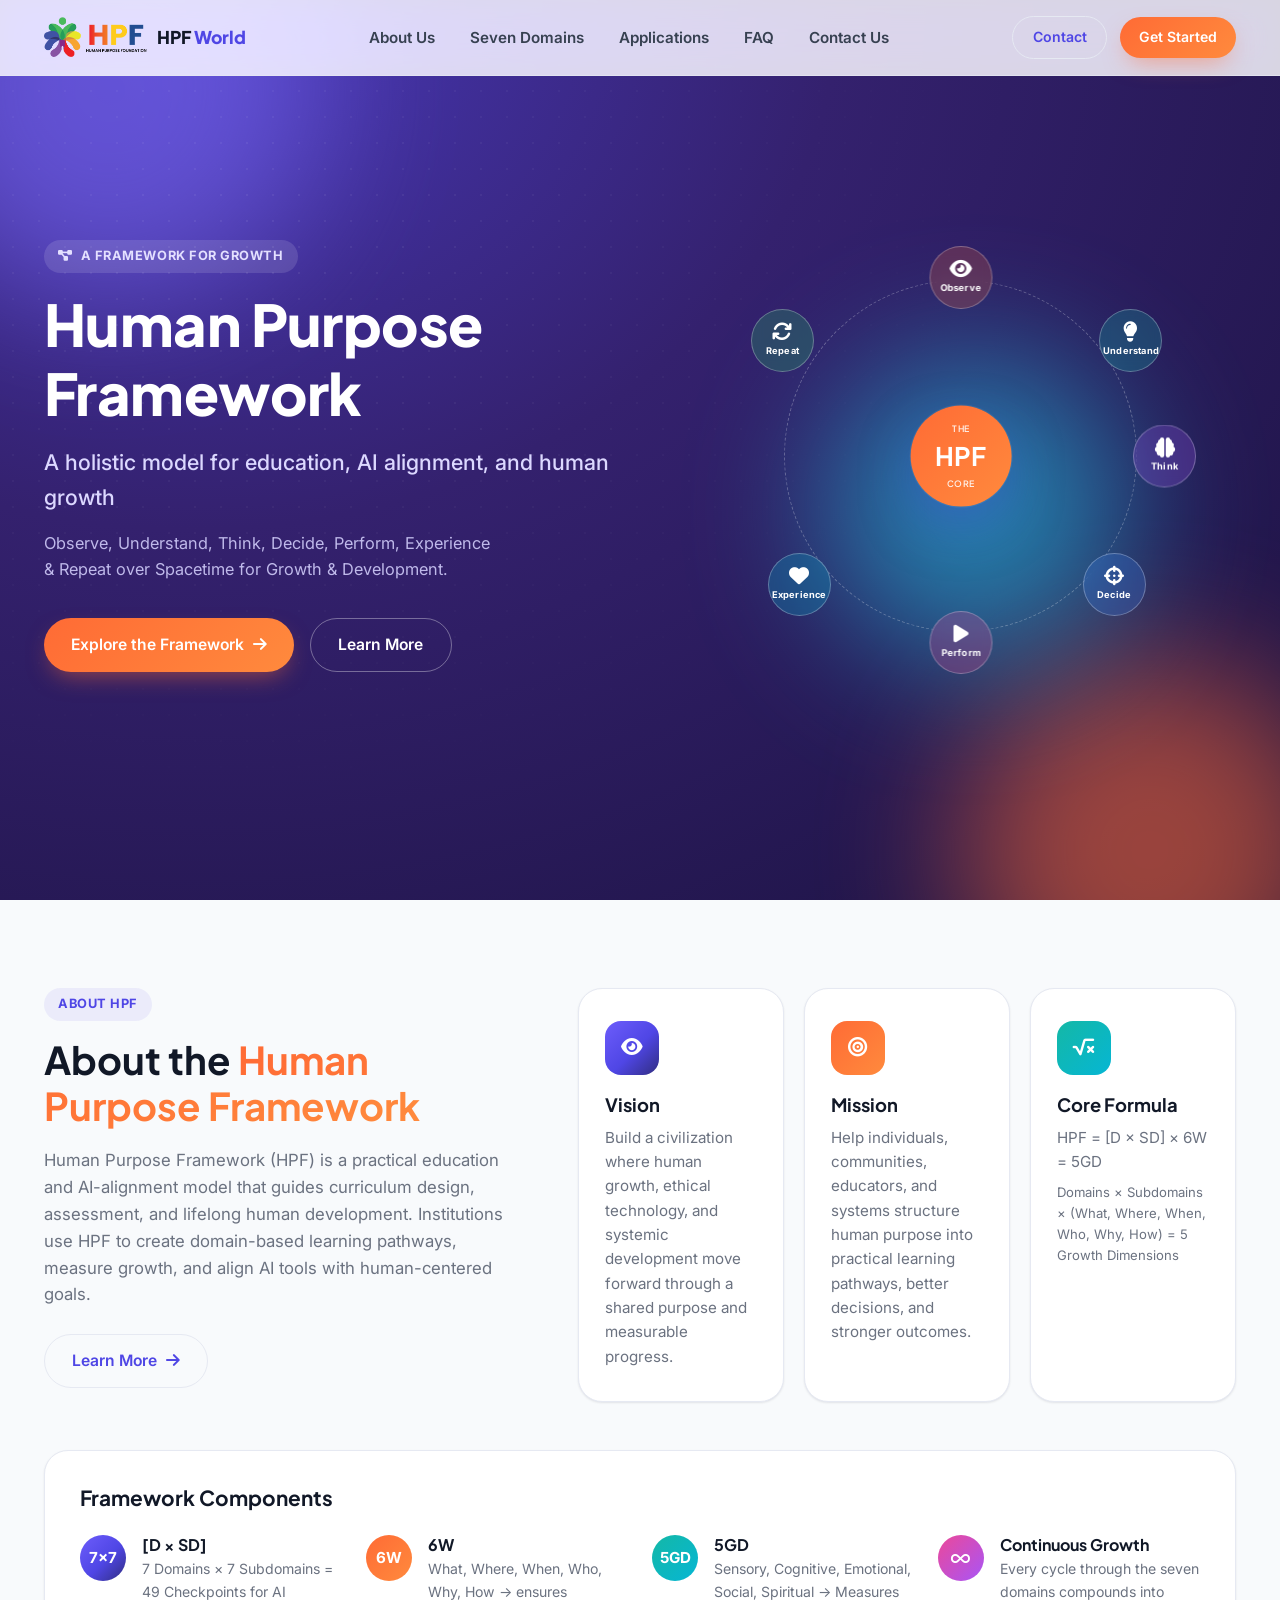
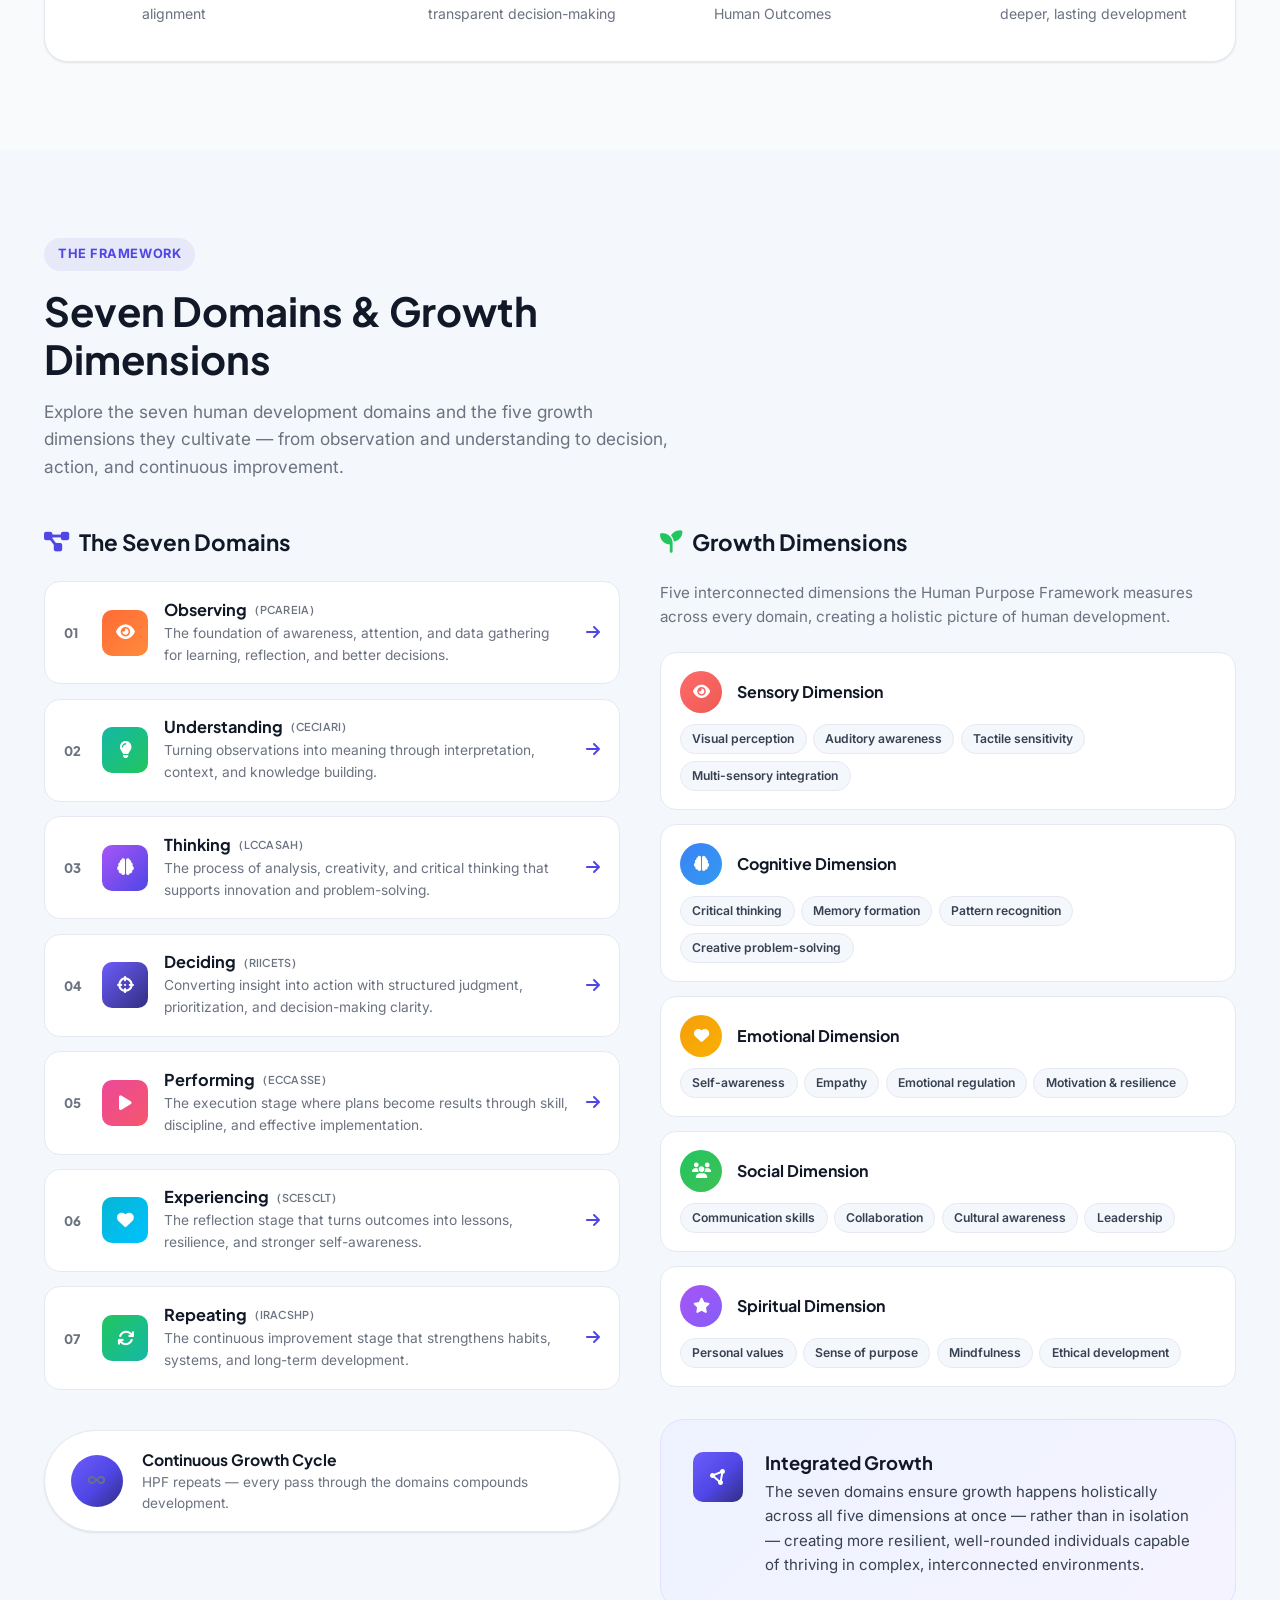
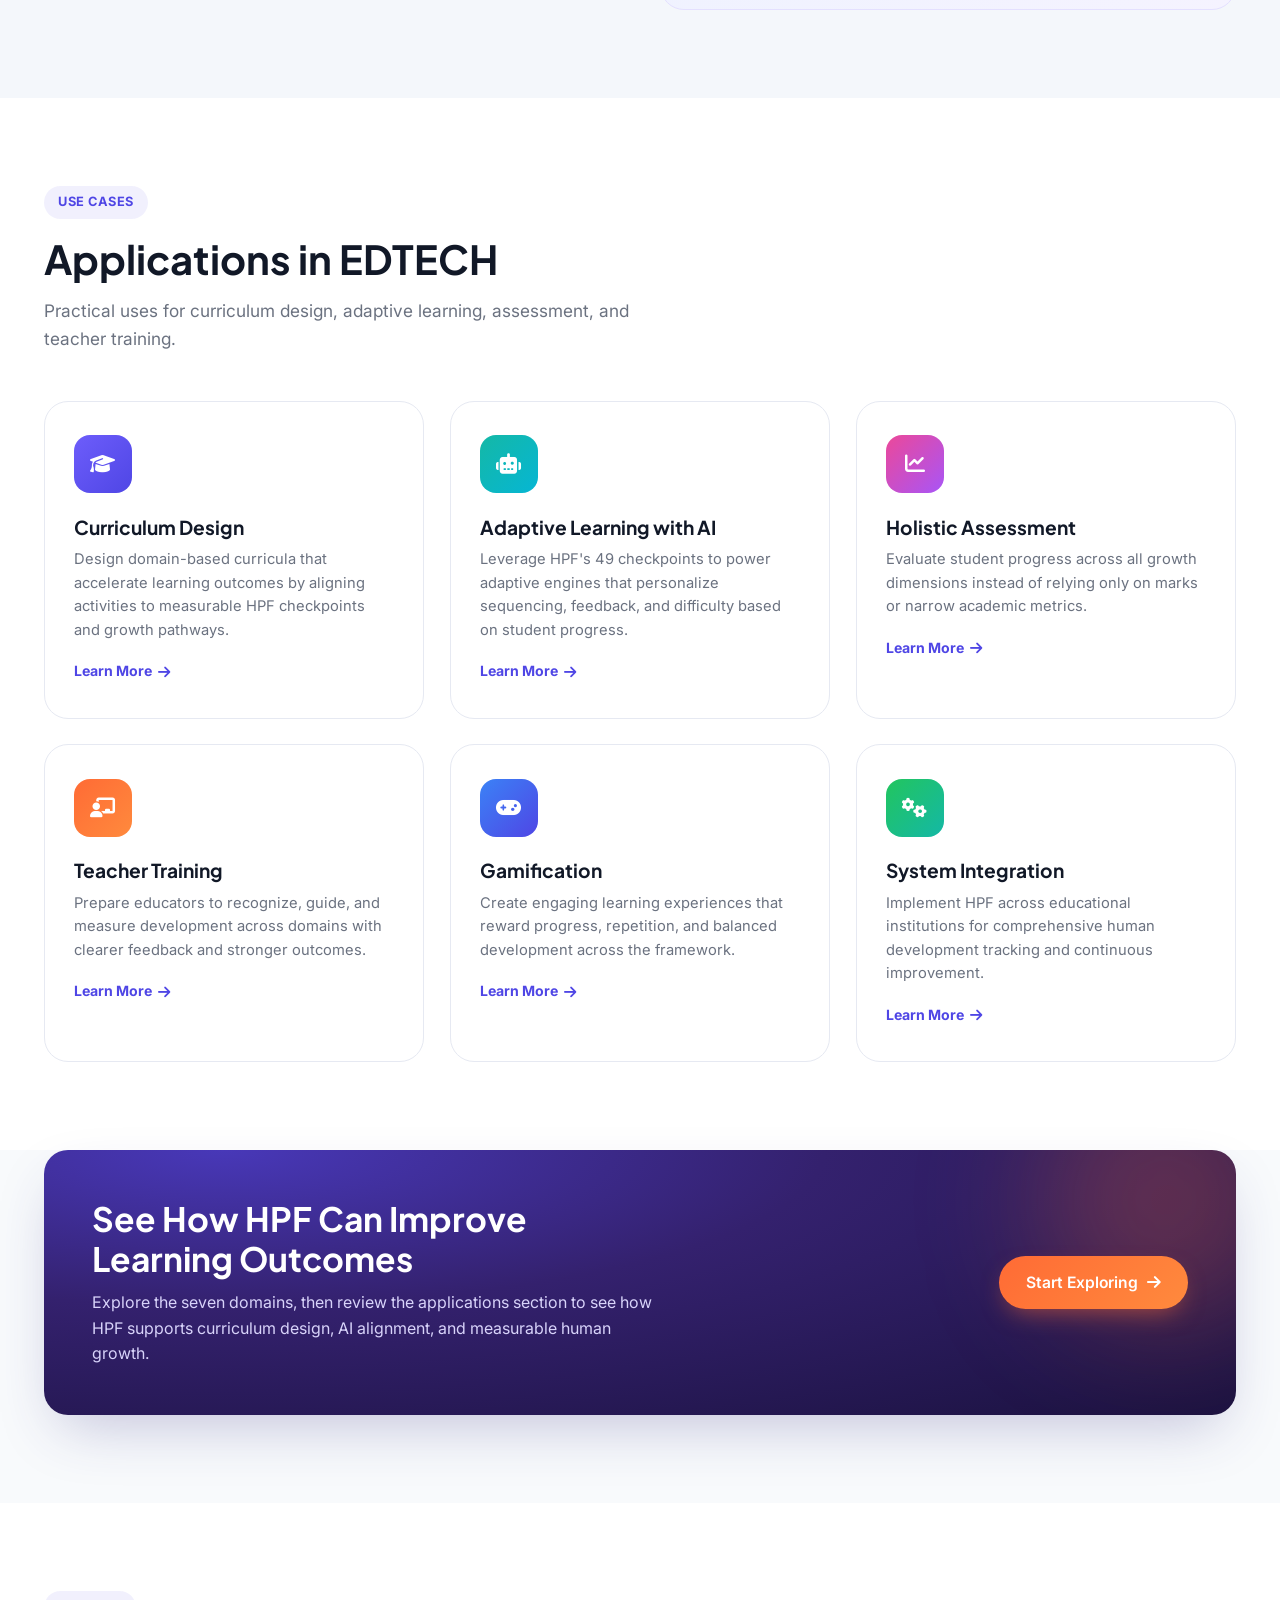
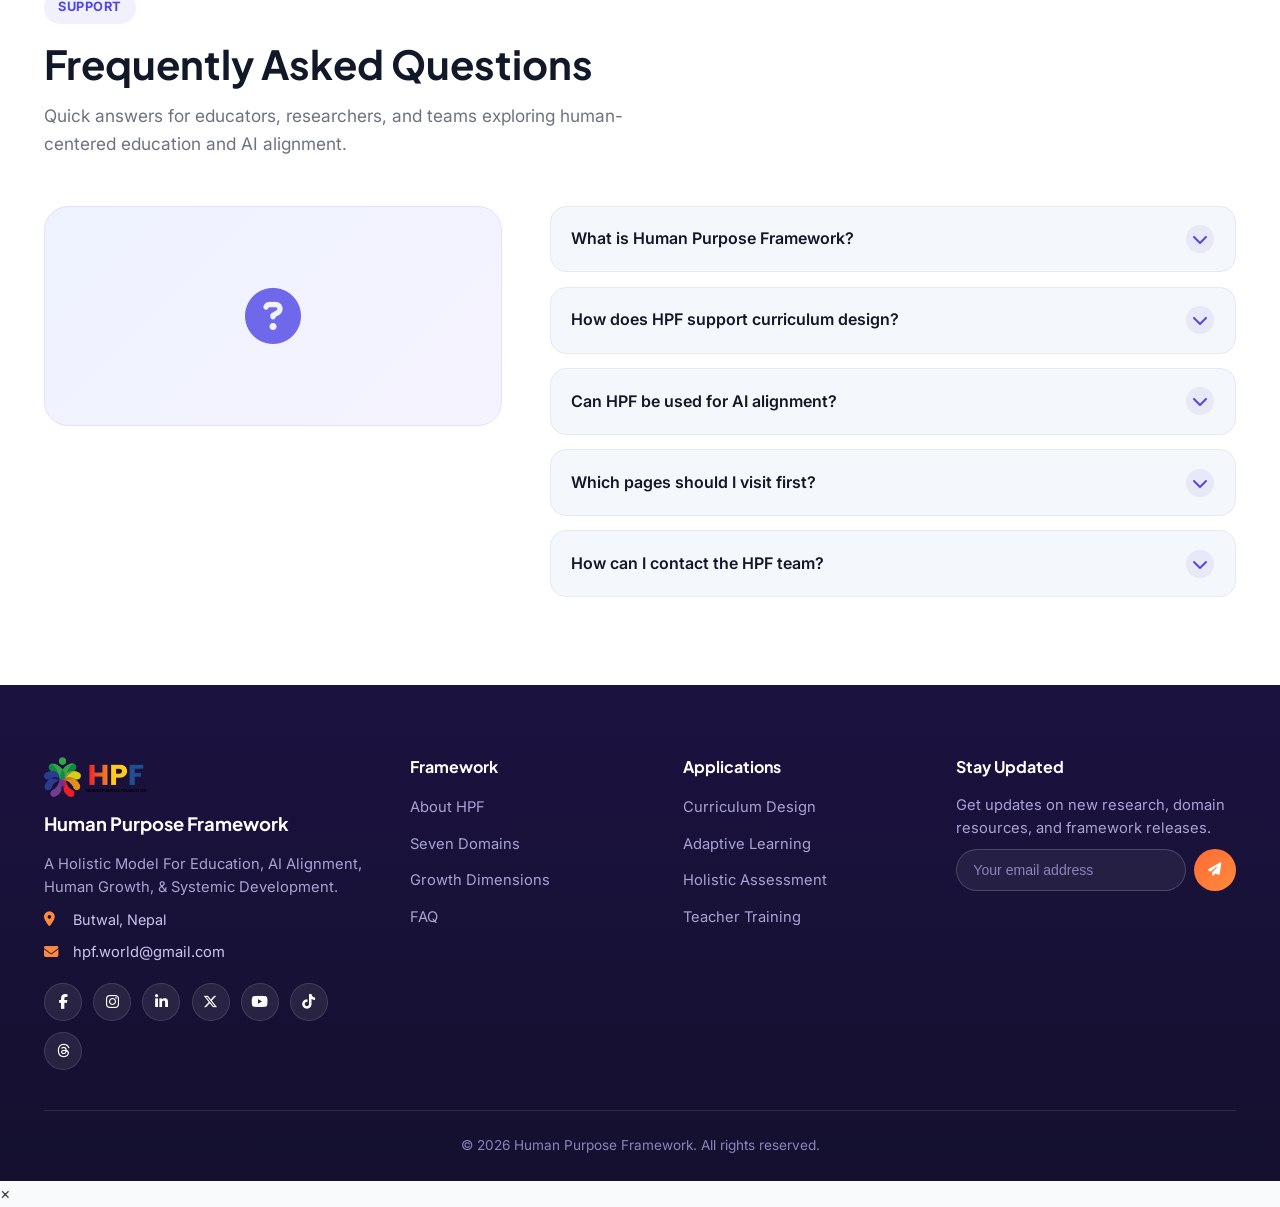
==== commit d9f225da: "done" ====
--- a/index.html
+++ b/index.html
@@ -3,9 +3,9 @@
 <head>
     <!-- Essential Meta Tags -->
     <meta charset="UTF-8">
-    <meta name="viewport" content="width=1280, initial-scale=1.0">
+    <meta name="viewport" content="width=device-width, initial-scale=1.0">
     <meta http-equiv="X-UA-Compatible" content="IE=edge">
-    
+
     <!-- Primary Meta Tags -->
     <title>Human Purpose Framework | AI Alignment & Education</title>
     <meta name="description" content="Human Purpose Framework: a holistic model for education, AI alignment, and human growth across seven domains.">
@@ -15,7 +15,7 @@
     <meta name="robots" content="index, follow, max-snippet:-1, max-image-preview:large, max-video-preview:-1">
     <link rel="canonical" href="https://hpf.world/">
     <meta name="application-name" content="Human Purpose Framework">
-    
+
     <!-- Open Graph Meta Tags (for social sharing) -->
     <meta property="og:type" content="website">
     <meta property="og:url" content="https://hpf.world/">
@@ -24,7 +24,7 @@
     <meta property="og:image" content="https://hpf.world/images/LogoHPF.png">
     <meta property="og:site_name" content="Human Purpose Framework">
     <meta property="og:locale" content="en_US">
-    
+
     <!-- Twitter Card Meta Tags -->
     <meta name="twitter:card" content="summary_large_image">
     <meta name="twitter:url" content="https://hpf.world/">
@@ -32,7 +32,7 @@
     <meta name="twitter:description" content="Human Purpose Framework: a holistic model for education, AI alignment, and human growth across seven domains.">
     <meta name="twitter:image" content="https://hpf.world/images/LogoHPF.png">
     <meta name="twitter:creator" content="@HPFWORLD">
-    
+
     <!-- Additional Meta Tags -->
     <meta name="language" content="English">
     <meta name="revisit-after" content="7 days">
@@ -40,22 +40,22 @@
     <link rel="icon" type="image/x-icon" href="images/LogoHPF.png">
     <link rel="apple-touch-icon" href="images/LogoHPF.png">
     <link rel="preload" as="image" href="/images/LogoHPF.png">
-    
+
     <!-- PWA & Branding -->
     <link rel="manifest" href="manifest.json">
-    <meta name="theme-color" content="#6366f1">
-    <meta name="msapplication-TileColor" content="#6366f1">
-    
+    <meta name="theme-color" content="#4F46E5">
+    <meta name="msapplication-TileColor" content="#4F46E5">
+
     <!-- Preconnect for Performance -->
     <link rel="preconnect" href="https://fonts.googleapis.com">
     <link rel="preconnect" href="https://fonts.gstatic.com" crossorigin>
     <link rel="preconnect" href="https://cdnjs.cloudflare.com">
-    
+
     <!-- Stylesheets -->
     <link rel="stylesheet" href="styles.css">
-    <link href="https://fonts.googleapis.com/css2?family=Inter:wght@300;400;500;600;700&display=swap" rel="stylesheet">
+    <link href="https://fonts.googleapis.com/css2?family=Plus+Jakarta+Sans:wght@500;600;700;800&family=Inter:wght@400;500;600;700&display=swap" rel="stylesheet">
     <link rel="stylesheet" href="https://cdnjs.cloudflare.com/ajax/libs/font-awesome/6.5.0/css/all.min.css" crossorigin="anonymous" referrerpolicy="no-referrer">
-    
+
     <!-- JSON-LD Structured Data -->
     <script type="application/ld+json">
     {
@@ -83,95 +83,95 @@
     }
     </script>
 
-        <script type="application/ld+json">
+    <script type="application/ld+json">
+    {
+        "@context": "https://schema.org",
+        "@type": "WebPage",
+        "name": "Human Purpose Framework",
+        "url": "https://hpf.world/",
+        "description": "Human Purpose Framework: a holistic model for education, AI alignment, and human growth across seven domains.",
+        "inLanguage": "en-US",
+        "isPartOf": {
+            "@type": "WebSite",
+            "name": "Human Purpose Framework",
+            "url": "https://hpf.world/"
+        }
+    }
+    </script>
+
+    <script type="application/ld+json">
         {
             "@context": "https://schema.org",
-            "@type": "WebPage",
-            "name": "Human Purpose Framework",
-            "url": "https://hpf.world/",
-            "description": "Human Purpose Framework: a holistic model for education, AI alignment, and human growth across seven domains.",
-            "inLanguage": "en-US",
-            "isPartOf": {
-                "@type": "WebSite",
-                "name": "Human Purpose Framework",
-                "url": "https://hpf.world/"
-            }
+            "@type": "FAQPage",
+            "mainEntity": [
+                {
+                    "@type": "Question",
+                    "name": "What is the Human Purpose Framework?",
+                    "acceptedAnswer": {
+                        "@type": "Answer",
+                        "text": "Human Purpose Framework (HPF) is a practical model for education and AI alignment that organizes growth into seven domains to improve learning and decision-making."
+                    }
+                },
+                {
+                    "@type": "Question",
+                    "name": "How does HPF improve curriculum design?",
+                    "acceptedAnswer": {
+                        "@type": "Answer",
+                        "text": "HPF provides domain-based learning pathways and measurable outcomes so educators design targeted curriculum that accelerates student growth."
+                    }
+                },
+                {
+                    "@type": "Question",
+                    "name": "Is Human Purpose Framework useful for AI alignment?",
+                    "acceptedAnswer": {
+                        "@type": "Answer",
+                        "text": "Yes. HPF supplies structured human-centered signals that help align AI systems to educational goals, ethical constraints, and human values."
+                    }
+                },
+                {
+                    "@type": "Question",
+                    "name": "Which pages should I explore first?",
+                    "acceptedAnswer": {
+                        "@type": "Answer",
+                        "text": "Begin with the seven domain pages to learn each stage, then read Applications to see real edtech integrations and use cases."
+                    }
+                },
+                {
+                    "@type": "Question",
+                    "name": "How can I contact the HPF team?",
+                    "acceptedAnswer": {
+                        "@type": "Answer",
+                        "text": "Contact us via the footer form or email hpf.world@gmail.com for partnerships, research, or curriculum projects."
+                    }
+                },
+                {
+                    "@type": "Question",
+                    "name": "Can HPF be used in schools and edtech products?",
+                    "acceptedAnswer": {
+                        "@type": "Answer",
+                        "text": "Yes. Schools and edtech platforms use HPF to structure lessons, build adaptive features, and measure holistic student progress."
+                    }
+                },
+                {
+                    "@type": "Question",
+                    "name": "Does HPF include assessment tools?",
+                    "acceptedAnswer": {
+                        "@type": "Answer",
+                        "text": "HPF supports multi-dimensional assessment strategies to capture cognitive, social, and performance outcomes beyond test scores."
+                    }
+                },
+                {
+                    "@type": "Question",
+                    "name": "How do I implement HPF in my curriculum?",
+                    "acceptedAnswer": {
+                        "@type": "Answer",
+                        "text": "Start by mapping learning objectives to the seven domains, create domain-aligned activities, and track progress with simple rubrics and feedback loops."
+                    }
+                }
+            ]
         }
-        </script>
-
-        <script type="application/ld+json">
-            {
-                "@context": "https://schema.org",
-                "@type": "FAQPage",
-                "mainEntity": [
-                    {
-                        "@type": "Question",
-                        "name": "What is the Human Purpose Framework?",
-                        "acceptedAnswer": {
-                            "@type": "Answer",
-                            "text": "Human Purpose Framework (HPF) is a practical model for education and AI alignment that organizes growth into seven domains to improve learning and decision-making."
-                        }
-                    },
-                    {
-                        "@type": "Question",
-                        "name": "How does HPF improve curriculum design?",
-                        "acceptedAnswer": {
-                            "@type": "Answer",
-                            "text": "HPF provides domain-based learning pathways and measurable outcomes so educators design targeted curriculum that accelerates student growth."
-                        }
-                    },
-                    {
-                        "@type": "Question",
-                        "name": "Is Human Purpose Framework useful for AI alignment?",
-                        "acceptedAnswer": {
-                            "@type": "Answer",
-                            "text": "Yes. HPF supplies structured human-centered signals that help align AI systems to educational goals, ethical constraints, and human values."
-                        }
-                    },
-                    {
-                        "@type": "Question",
-                        "name": "Which pages should I explore first?",
-                        "acceptedAnswer": {
-                            "@type": "Answer",
-                            "text": "Begin with the seven domain pages to learn each stage, then read Applications to see real edtech integrations and use cases."
-                        }
-                    },
-                    {
-                        "@type": "Question",
-                        "name": "How can I contact the HPF team?",
-                        "acceptedAnswer": {
-                            "@type": "Answer",
-                            "text": "Contact us via the footer form or email hpf.world@gmail.com for partnerships, research, or curriculum projects."
-                        }
-                    },
-                    {
-                        "@type": "Question",
-                        "name": "Can HPF be used in schools and edtech products?",
-                        "acceptedAnswer": {
-                            "@type": "Answer",
-                            "text": "Yes. Schools and edtech platforms use HPF to structure lessons, build adaptive features, and measure holistic student progress."
-                        }
-                    },
-                    {
-                        "@type": "Question",
-                        "name": "Does HPF include assessment tools?",
-                        "acceptedAnswer": {
-                            "@type": "Answer",
-                            "text": "HPF supports multi-dimensional assessment strategies to capture cognitive, social, and performance outcomes beyond test scores."
-                        }
-                    },
-                    {
-                        "@type": "Question",
-                        "name": "How do I implement HPF in my curriculum?",
-                        "acceptedAnswer": {
-                            "@type": "Answer",
-                            "text": "Start by mapping learning objectives to the seven domains, create domain-aligned activities, and track progress with simple rubrics and feedback loops."
-                        }
-                    }
-                ]
-            }
-            </script>
-    
+    </script>
+
     <script type="application/ld+json">
     {
       "@context": "https://schema.org",
@@ -187,7 +187,7 @@
       }
     }
     </script>
-    
+
     <script type="application/ld+json">
     {
       "@context": "https://schema.org",
@@ -217,26 +217,29 @@
 </head>
 <body>
     <!-- Navigation -->
-    <nav class="navbar" role="navigation" aria-label="Main Navigation">
+    <nav class="navbar" id="navbar" role="navigation" aria-label="Main Navigation">
         <div class="nav-container">
             <div class="nav-logo">
-                    <a href="/" class="logo-link" aria-label="Human Purpose Framework home">
-                    <img src="images/LogoHPF.png" alt="Human Purpose Framework logo" class="logo-image" loading="eager" decoding="async" fetchpriority="high" width="90" height="90">
+                <a href="/" class="logo-link" aria-label="Human Purpose Framework home">
+                    <img src="images/LogoHPF.png" alt="Human Purpose Framework logo" class="logo-image" loading="eager" decoding="async" fetchpriority="high" width="40" height="40" onerror="this.style.display='none'">
+                    <span class="logo-wordmark">HPF <span>World</span></span>
                 </a>
             </div>
-            <ul class="nav-menu">
-                <!-- <li><a href="#home" class="nav-link">Home</a></li> -->
+            <ul class="nav-menu" id="navMenu">
                 <li><a href="#about" class="nav-link">About Us</a></li>
                 <li><a href="#domains" class="nav-link">Seven Domains</a></li>
-                <!-- <li><a href="#dimensions" class="nav-link">Growth Dimensions</a></li> -->
                 <li><a href="#applications" class="nav-link">Applications</a></li>
+                <li><a href="#faq" class="nav-link">FAQ</a></li>
                 <li><a href="#contact" class="nav-link">Contact Us</a></li>
-                <!-- <li><a href="#" class="nav-link" id="buyBookBtn"><span class="buy-icon">🛒</span> Buy Book</a></li> -->
             </ul>
-            <div class="hamburger">
-                <span class="bar"></span>
-                <span class="bar"></span>
-                <span class="bar"></span>
+            <div class="nav-actions">
+                <a href="#contact" class="btn btn-dark-outline btn-sm">Contact</a>
+                <a href="#domains" class="btn btn-primary btn-sm">Get Started</a>
+                <button class="hamburger" id="hamburger" aria-label="Toggle navigation menu" aria-expanded="false" aria-controls="navMenu">
+                    <span class="bar"></span>
+                    <span class="bar"></span>
+                    <span class="bar"></span>
+                </button>
             </div>
         </div>
     </nav>
@@ -244,29 +247,55 @@
     <main>
     <!-- Hero Section -->
     <section id="home" class="hero">
+        <div class="hero-bg-glow" aria-hidden="true">
+            <span class="glow-1"></span>
+            <span class="glow-2"></span>
+            <span class="glow-3"></span>
+        </div>
+        <div class="hero-mesh" aria-hidden="true"></div>
         <div class="hero-container">
-            <div class="hero-content">
+            <div class="hero-content reveal">
+                <span class="eyebrow on-dark"><i class="fas fa-diagram-project" aria-hidden="true"></i> A Framework For Growth</span>
                 <h1 class="hero-title">Human Purpose Framework</h1>
                 <p class="hero-subtitle">A holistic model for education, AI alignment, and human growth</p>
                 <p class="hero-description">
                     Observe, Understand, Think, Decide, Perform, Experience & Repeat over Spacetime for Growth & Development.
                 </p>
                 <div class="hero-buttons">
-                    <a href="#domains" class="btn btn-primary">Explore the Framework</a>
-                    <a href="#about" class="btn btn-secondary">Learn More</a>
-                </div>
-            </div>
-            <div class="hero-visual">
+                    <a href="#domains" class="btn btn-primary">Explore the Framework <i class="fas fa-arrow-right"></i></a>
+                    <a href="#about" class="btn btn-outline">Learn More</a>
+                </div>
+            </div>
+            <div class="hero-visual reveal">
                 <div class="framework-circle">
-                    <div class="center-circle">HPF</div>
+                    <div class="orbit-ring" aria-hidden="true"></div>
+                    <div class="center-circle">
+                        <small>THE</small>
+                        <strong>HPF</strong>
+                        <small>CORE</small>
+                    </div>
                     <div class="domain-ring">
-                        <a href="domains/1_observing.html" class="domain-item" data-domain="observe" title="Observing" aria-label="Observing domain">O</a>
-                        <a href="domains/2_understanding.html" class="domain-item" data-domain="understand" title="Understanding" aria-label="Understanding domain">U</a>
-                        <a href="domains/3_thinking.html" class="domain-item" data-domain="think" title="Thinking" aria-label="Thinking domain">T</a>
-                        <a href="domains/4_deciding.html" class="domain-item" data-domain="decide" title="Deciding" aria-label="Deciding domain">D</a>
-                        <a href="domains/5_performing.html" class="domain-item" data-domain="perform" title="Performing" aria-label="Performing domain">P</a>
-                        <a href="domains/6_experiencing.html" class="domain-item" data-domain="experience" title="Experiencing" aria-label="Experiencing domain">E</a>
-                        <a href="domains/7_repeating.html" class="domain-item" data-domain="repeat" title="Repeating" aria-label="Repeating domain">R</a>
+                        <a href="domains/1_observing.html" class="domain-node" data-domain="observe" title="Observing" aria-label="Observing domain">
+                            <i class="fas fa-eye" aria-hidden="true"></i><span class="node-label">Observe</span>
+                        </a>
+                        <a href="domains/2_understanding.html" class="domain-node" data-domain="understand" title="Understanding" aria-label="Understanding domain">
+                            <i class="fas fa-lightbulb" aria-hidden="true"></i><span class="node-label">Understand</span>
+                        </a>
+                        <a href="domains/3_thinking.html" class="domain-node" data-domain="think" title="Thinking" aria-label="Thinking domain">
+                            <i class="fas fa-brain" aria-hidden="true"></i><span class="node-label">Think</span>
+                        </a>
+                        <a href="domains/4_deciding.html" class="domain-node" data-domain="decide" title="Deciding" aria-label="Deciding domain">
+                            <i class="fas fa-crosshairs" aria-hidden="true"></i><span class="node-label">Decide</span>
+                        </a>
+                        <a href="domains/5_performing.html" class="domain-node" data-domain="perform" title="Performing" aria-label="Performing domain">
+                            <i class="fas fa-play" aria-hidden="true"></i><span class="node-label">Perform</span>
+                        </a>
+                        <a href="domains/6_experiencing.html" class="domain-node" data-domain="experience" title="Experiencing" aria-label="Experiencing domain">
+                            <i class="fas fa-heart" aria-hidden="true"></i><span class="node-label">Experience</span>
+                        </a>
+                        <a href="domains/7_repeating.html" class="domain-node" data-domain="repeat" title="Repeating" aria-label="Repeating domain">
+                            <i class="fas fa-sync" aria-hidden="true"></i><span class="node-label">Repeat</span>
+                        </a>
                     </div>
                 </div>
             </div>
@@ -276,430 +305,274 @@
     <!-- About Section -->
     <section id="about" class="about">
         <div class="container">
-            <div class="section-header">
-                        <h2>About the Human Purpose Framework</h2>
-                        <p>Human Purpose Framework (HPF) is a practical education and AI-alignment model that guides curriculum design, assessment, and lifelong human development. Institutions use HPF to create domain-based learning pathways, measure growth, and align AI tools with human-centered goals.</p>
-            </div>
-            
-            <div class="about-grid">
-                <div class="about-card">
-                    <div class="card-icon">
-                        <i class="fas fa-eye"></i>
-                    </div>
-                    <h3>Vision</h3>
-                    <p>Build a civilization where human growth, ethical technology, and systemic development move forward through a shared purpose and measurable progress.</p>
-                </div>
-                
-                <div class="about-card">
-                    <div class="card-icon">
-                        <i class="fa fa-bullseye" aria-hidden="true"></i>
-                    </div>
-                    <h3>Mission</h3>
-                    <p>Help individuals, communities, educators, and systems structure human purpose into practical learning pathways, better decisions, and stronger outcomes.</p>
-                </div>
-                
-                 <div class="about-card">
-                    <div class="card-icon">
-                        <i class="fas fa-square"></i>
-                    </div>
-                    <h3>Core Formula</h3>
-                    <p>HPF = [D × SD] × 6W = 5GD<br>
-                    <small>Domains × Subdomains × (What, Where, When, Who, Why, How) = 5 Growth Dimensions</small></p>
-                </div> 
-            </div>
-
-         <div class="formula-explanation">
+            <div class="about-layout">
+                <div class="about-copy reveal">
+                    <span class="eyebrow">About HPF</span>
+                    <h2>About the <span class="grad-text">Human Purpose Framework</span></h2>
+                    <p>Human Purpose Framework (HPF) is a practical education and AI-alignment model that guides curriculum design, assessment, and lifelong human development. Institutions use HPF to create domain-based learning pathways, measure growth, and align AI tools with human-centered goals.</p>
+                    <a href="#domains" class="btn btn-dark-outline">Learn More <i class="fas fa-arrow-right"></i></a>
+                </div>
+
+                <div class="about-grid">
+                    <div class="about-card reveal">
+                        <div class="card-icon"><i class="fas fa-eye" aria-hidden="true"></i></div>
+                        <h3>Vision</h3>
+                        <p>Build a civilization where human growth, ethical technology, and systemic development move forward through a shared purpose and measurable progress.</p>
+                    </div>
+
+                    <div class="about-card reveal">
+                        <div class="card-icon"><i class="fa fa-bullseye" aria-hidden="true"></i></div>
+                        <h3>Mission</h3>
+                        <p>Help individuals, communities, educators, and systems structure human purpose into practical learning pathways, better decisions, and stronger outcomes.</p>
+                    </div>
+
+                    <div class="about-card reveal">
+                        <div class="card-icon"><i class="fas fa-square-root-variable" aria-hidden="true"></i></div>
+                        <h3>Core Formula</h3>
+                        <p>HPF = [D × SD] × 6W = 5GD
+                        <small>Domains × Subdomains × (What, Where, When, Who, Why, How) = 5 Growth Dimensions</small></p>
+                    </div>
+                </div>
+            </div>
+
+            <div class="formula-strip reveal">
                 <h3>Framework Components</h3>
                 <div class="formula-grid">
                     <div class="formula-item">
-                        <h4>[D × SD]</h4>
-                        <p>7 Domains × 7 Subdomains = 49 Checkpoints for AI alignment</p>
+                        <div class="formula-icon" style="background:var(--grad-primary);">7×7</div>
+                        <div>
+                            <h4>[D × SD]</h4>
+                            <p>7 Domains × 7 Subdomains = 49 Checkpoints for AI alignment</p>
+                        </div>
                     </div>
                     <div class="formula-item">
-                        <h4>6W</h4>
-                        <p>What, Where, When, Who, Why, How → ensures transparent decision-making</p>
+                        <div class="formula-icon" style="background:var(--grad-accent);">6W</div>
+                        <div>
+                            <h4>6W</h4>
+                            <p>What, Where, When, Who, Why, How → ensures transparent decision-making</p>
+                        </div>
                     </div>
                     <div class="formula-item">
-                        <h4>5GD</h4>
-                        <p>Sensory, Cognitive, Emotional, Social, Spiritual → Measures Human Outcomes</p>
-                    </div>
-                </div>
-            </div> 
+                        <div class="formula-icon" style="background:linear-gradient(135deg,var(--c-teal),var(--c-cyan));">5GD</div>
+                        <div>
+                            <h4>5GD</h4>
+                            <p>Sensory, Cognitive, Emotional, Social, Spiritual → Measures Human Outcomes</p>
+                        </div>
+                    </div>
+                    <div class="formula-item">
+                        <div class="formula-icon" style="background:linear-gradient(135deg,var(--c-pink),var(--c-purple));"><i class="fas fa-infinity" aria-hidden="true"></i></div>
+                        <div>
+                            <h4>Continuous Growth</h4>
+                            <p>Every cycle through the seven domains compounds into deeper, lasting development</p>
+                        </div>
+                    </div>
+                </div>
+            </div>
         </div>
     </section>
 
-    <!-- Seven Domains Section -->
-    <section id="domains" class="domains">
+    <!-- Seven Domains + Growth Dimensions Section -->
+    <section id="domains" class="domains-dimensions">
         <div class="container">
-            <div class="section-header">
-                <h2>The Seven Domains</h2>
-                <p>Explore the seven human development domains that support observation, understanding, thinking, decision-making, action, experience, and repetition.</p>
-            </div>
-            
-            <div class="domains-grid">
-                <div class="domain-card modern-card" data-domain="observing">
-                    <div class="domain-header">
-                        <div class="domain-icon observing-icon">
-                            <i class="fas fa-eye"></i>
-                        </div>
-                        <div class="domain-info">
-                            <h3>Observing</h3>
-                            <span class="domain-code">(PCAREIA)</span>
-                        </div>
-                    </div>
-                    <p class="domain-description">The foundation of awareness, attention, and data gathering for learning, reflection, and better decisions.</p>
-                    <div class="domain-stats">
-                        <span class="stat"><i class="fas fa-play-circle"></i> 7 Videos</span>
-                        <!-- <span class="stat"><i class="fas fa-chart-bar"></i> 5 Dimensions</span> -->
-                    </div>
-                    <a href="domains/1_observing.html" class="domain-btn">
-                        <span>Explore Domain</span>
-                        <i class="fas fa-arrow-right"></i>
-                    </a>
-                </div>
-
-                <div class="domain-card modern-card" data-domain="understanding">
-                    <div class="domain-header">
-                        <div class="domain-icon understanding-icon">
-                            <i class="fas fa-lightbulb"></i>
-                        </div>
-                        <div class="domain-info">
-                            <h3>Understanding</h3>
-                            <span class="domain-code">(CECIARI)</span>
-                        </div>
-                    </div>
-                    <p class="domain-description">Turning observations into meaning through interpretation, context, and knowledge building.</p>
-                    <div class="domain-stats">
-                        <span class="stat"><i class="fas fa-play-circle"></i> 7 Videos</span>
-                        <!-- <span class="stat"><i class="fas fa-chart-bar"></i> 5 Dimensions</span> -->
-                    </div>
-                    <a href="domains/2_understanding.html" class="domain-btn">
-                        <span>Explore Domain</span>
-                        <i class="fas fa-arrow-right"></i>
-                    </a>
-                </div>
-
-                <div class="domain-card modern-card" data-domain="thinking">
-                    <div class="domain-header">
-                        <div class="domain-icon thinking-icon">
-                            <i class="fas fa-brain"></i>
-                        </div>
-                        <div class="domain-info">
-                            <h3>Thinking</h3>
-                            <span class="domain-code">(LCCASAH)</span>
-                        </div>
-                    </div>
-                    <p class="domain-description">The process of analysis, creativity, and critical thinking that supports innovation and problem-solving.</p>
-                    <div class="domain-stats">
-                        <span class="stat"><i class="fas fa-play-circle"></i> 7 Videos</span>
-                        <!-- <span class="stat"><i class="fas fa-chart-bar"></i> 5 Dimensions</span> -->
-                    </div>
-                    <a href="domains/3_thinking.html" class="domain-btn">
-                        <span>Explore Domain</span>
-                        <i class="fas fa-arrow-right"></i>
-                    </a>
-                </div>
-
-                <div class="domain-card modern-card" data-domain="deciding">
-                    <div class="domain-header">
-                        <div class="domain-icon deciding-icon">
-                            <i class="fas fa-crosshairs"></i>
-                        </div>
-                        <div class="domain-info">
-                            <h3>Deciding</h3>
-                            <span class="domain-code">(RIICETS)</span>
-                        </div>
-                    </div>
-                    <p class="domain-description">Converting insight into action with structured judgment, prioritization, and decision-making clarity.</p>
-                    <div class="domain-stats">
-                        <span class="stat"><i class="fas fa-play-circle"></i> 7 Videos</span>
-                        <!-- <span class="stat"><i class="fas fa-chart-bar"></i> 5 Dimensions</span> -->
-                    </div>
-                    <a href="domains/4_deciding.html" class="domain-btn">
-                        <span>Explore Domain</span>
-                        <i class="fas fa-arrow-right"></i>
-                    </a>
-                </div>
-
-                <div class="domain-card modern-card" data-domain="performing">
-                    <div class="domain-header">
-                        <div class="domain-icon performing-icon">
-                            <i class="fas fa-play"></i>
-                        </div>
-                        <div class="domain-info">
-                            <h3>Performing</h3>
-                            <span class="domain-code">(ECCASSE)</span>
-                        </div>
-                    </div>
-                    <p class="domain-description">The execution stage where plans become results through skill, discipline, and effective implementation.</p>
-                    <div class="domain-stats">
-                        <span class="stat"><i class="fas fa-play-circle"></i> 7 Videos</span>
-                        <!-- <span class="stat"><i class="fas fa-chart-bar"></i> 5 Dimensions</span> -->
-                    </div>
-                    <a href="domains/5_performing.html" class="domain-btn">
-                        <span>Explore Domain</span>
-                        <i class="fas fa-arrow-right"></i>
-                    </a>
-                </div>
-
-                <div class="domain-card modern-card" data-domain="experiencing">
-                    <div class="domain-header">
-                        <div class="domain-icon experiencing-icon">
-                            <i class="fas fa-heart"></i>
-                        </div>
-                        <div class="domain-info">
-                            <h3>Experiencing</h3>
-                            <span class="domain-code">(SCESCLT)</span>
-                        </div>
-                    </div>
-                    <p class="domain-description">The reflection stage that turns outcomes into lessons, resilience, and stronger self-awareness.</p>
-                    <div class="domain-stats">
-                        <span class="stat"><i class="fas fa-play-circle"></i> 7 Videos</span>
-                        <!-- <span class="stat"><i class="fas fa-chart-bar"></i> 5 Dimensions</span> -->
-                    </div>
-                    <a href="domains/6_experiencing.html" class="domain-btn">
-                        <span>Explore Domain</span>
-                        <i class="fas fa-arrow-right"></i>
-                    </a>
-                </div>
-
-                <div class="domain-card modern-card" data-domain="repeating">
-                    <div class="domain-header">
-                        <div class="domain-icon repeating-icon">
-                            <i class="fas fa-sync"></i>
-                        </div>
-                        <div class="domain-info">
-                            <h3>Repeating</h3>
-                            <span class="domain-code">(IRACSHP)</span>
-                        </div>
-                    </div>
-                    <p class="domain-description">The continuous improvement stage that strengthens habits, systems, and long-term development.</p>
-                    <div class="domain-stats">
-                        <span class="stat"><i class="fas fa-play-circle"></i> 7 Videos</span>
-                        <!-- <span class="stat"><i class="fas fa-chart-bar"></i> 5 Dimensions</span> -->
-                    </div>
-                    <a href="domains/7_repeating.html" class="domain-btn">
-                        <span>Explore Domain</span>
-                        <i class="fas fa-arrow-right"></i>
-                    </a>
+            <div class="section-header reveal">
+                <span class="eyebrow">The Framework</span>
+                <h2>Seven Domains &amp; Growth Dimensions</h2>
+                <p>Explore the seven human development domains and the five growth dimensions they cultivate — from observation and understanding to decision, action, and continuous improvement.</p>
+            </div>
+
+            <div class="dd-layout">
+                <!-- Seven Domains -->
+                <div class="dd-col reveal">
+                    <h3><i class="fas fa-diagram-project" style="color:var(--primary)" aria-hidden="true"></i> The Seven Domains</h3>
+                    <div class="domain-list">
+                        <a href="domains/1_observing.html" class="domain-row" data-domain="observing">
+                            <span class="domain-num">01</span>
+                            <span class="domain-row-icon icon-observing"><i class="fas fa-eye" aria-hidden="true"></i></span>
+                            <span class="domain-row-body">
+                                <h4>Observing <span class="domain-row-code">(PCAREIA)</span></h4>
+                                <p>The foundation of awareness, attention, and data gathering for learning, reflection, and better decisions.</p>
+                            </span>
+                            <span class="domain-row-arrow"><i class="fas fa-arrow-right" aria-hidden="true"></i></span>
+                        </a>
+                        <a href="domains/2_understanding.html" class="domain-row" data-domain="understanding">
+                            <span class="domain-num">02</span>
+                            <span class="domain-row-icon icon-understanding"><i class="fas fa-lightbulb" aria-hidden="true"></i></span>
+                            <span class="domain-row-body">
+                                <h4>Understanding <span class="domain-row-code">(CECIARI)</span></h4>
+                                <p>Turning observations into meaning through interpretation, context, and knowledge building.</p>
+                            </span>
+                            <span class="domain-row-arrow"><i class="fas fa-arrow-right" aria-hidden="true"></i></span>
+                        </a>
+                        <a href="domains/3_thinking.html" class="domain-row" data-domain="thinking">
+                            <span class="domain-num">03</span>
+                            <span class="domain-row-icon icon-thinking"><i class="fas fa-brain" aria-hidden="true"></i></span>
+                            <span class="domain-row-body">
+                                <h4>Thinking <span class="domain-row-code">(LCCASAH)</span></h4>
+                                <p>The process of analysis, creativity, and critical thinking that supports innovation and problem-solving.</p>
+                            </span>
+                            <span class="domain-row-arrow"><i class="fas fa-arrow-right" aria-hidden="true"></i></span>
+                        </a>
+                        <a href="domains/4_deciding.html" class="domain-row" data-domain="deciding">
+                            <span class="domain-num">04</span>
+                            <span class="domain-row-icon icon-deciding"><i class="fas fa-crosshairs" aria-hidden="true"></i></span>
+                            <span class="domain-row-body">
+                                <h4>Deciding <span class="domain-row-code">(RIICETS)</span></h4>
+                                <p>Converting insight into action with structured judgment, prioritization, and decision-making clarity.</p>
+                            </span>
+                            <span class="domain-row-arrow"><i class="fas fa-arrow-right" aria-hidden="true"></i></span>
+                        </a>
+                        <a href="domains/5_performing.html" class="domain-row" data-domain="performing">
+                            <span class="domain-num">05</span>
+                            <span class="domain-row-icon icon-performing"><i class="fas fa-play" aria-hidden="true"></i></span>
+                            <span class="domain-row-body">
+                                <h4>Performing <span class="domain-row-code">(ECCASSE)</span></h4>
+                                <p>The execution stage where plans become results through skill, discipline, and effective implementation.</p>
+                            </span>
+                            <span class="domain-row-arrow"><i class="fas fa-arrow-right" aria-hidden="true"></i></span>
+                        </a>
+                        <a href="domains/6_experiencing.html" class="domain-row" data-domain="experiencing">
+                            <span class="domain-num">06</span>
+                            <span class="domain-row-icon icon-experiencing"><i class="fas fa-heart" aria-hidden="true"></i></span>
+                            <span class="domain-row-body">
+                                <h4>Experiencing <span class="domain-row-code">(SCESCLT)</span></h4>
+                                <p>The reflection stage that turns outcomes into lessons, resilience, and stronger self-awareness.</p>
+                            </span>
+                            <span class="domain-row-arrow"><i class="fas fa-arrow-right" aria-hidden="true"></i></span>
+                        </a>
+                        <a href="domains/7_repeating.html" class="domain-row" data-domain="repeating">
+                            <span class="domain-num">07</span>
+                            <span class="domain-row-icon icon-repeating"><i class="fas fa-sync" aria-hidden="true"></i></span>
+                            <span class="domain-row-body">
+                                <h4>Repeating <span class="domain-row-code">(IRACSHP)</span></h4>
+                                <p>The continuous improvement stage that strengthens habits, systems, and long-term development.</p>
+                            </span>
+                            <span class="domain-row-arrow"><i class="fas fa-arrow-right" aria-hidden="true"></i></span>
+                        </a>
+                    </div>
+
+                    <div class="growth-cycle reveal">
+                        <span class="growth-cycle-icon"><i class="fas fa-infinity" aria-hidden="true"></i></span>
+                        <span>
+                            <strong>Continuous Growth Cycle</strong>
+                            <span>HPF repeats — every pass through the domains compounds development.</span>
+                        </span>
+                    </div>
+                </div>
+
+                <!-- Growth Dimensions -->
+                <div class="dd-col reveal" id="dimensions">
+                    <h3><i class="fas fa-seedling" style="color:var(--c-green)" aria-hidden="true"></i> Growth Dimensions</h3>
+                    <p style="color:var(--text-3); font-size:0.95rem; margin-bottom:1.4rem;">Five interconnected dimensions the Human Purpose Framework measures across every domain, creating a holistic picture of human development.</p>
+                    <div class="dimension-cards">
+                        <div class="dimension-card">
+                            <div class="dimension-card-top">
+                                <span class="dim-icon dim-sensory"><i class="fas fa-eye" aria-hidden="true"></i></span>
+                                <h4>Sensory Dimension</h4>
+                            </div>
+                            <div class="dim-chips">
+                                <span>Visual perception</span><span>Auditory awareness</span><span>Tactile sensitivity</span><span>Multi-sensory integration</span>
+                            </div>
+                        </div>
+                        <div class="dimension-card">
+                            <div class="dimension-card-top">
+                                <span class="dim-icon dim-cognitive"><i class="fas fa-brain" aria-hidden="true"></i></span>
+                                <h4>Cognitive Dimension</h4>
+                            </div>
+                            <div class="dim-chips">
+                                <span>Critical thinking</span><span>Memory formation</span><span>Pattern recognition</span><span>Creative problem-solving</span>
+                            </div>
+                        </div>
+                        <div class="dimension-card">
+                            <div class="dimension-card-top">
+                                <span class="dim-icon dim-emotional"><i class="fas fa-heart" aria-hidden="true"></i></span>
+                                <h4>Emotional Dimension</h4>
+                            </div>
+                            <div class="dim-chips">
+                                <span>Self-awareness</span><span>Empathy</span><span>Emotional regulation</span><span>Motivation &amp; resilience</span>
+                            </div>
+                        </div>
+                        <div class="dimension-card">
+                            <div class="dimension-card-top">
+                                <span class="dim-icon dim-social"><i class="fas fa-users" aria-hidden="true"></i></span>
+                                <h4>Social Dimension</h4>
+                            </div>
+                            <div class="dim-chips">
+                                <span>Communication skills</span><span>Collaboration</span><span>Cultural awareness</span><span>Leadership</span>
+                            </div>
+                        </div>
+                        <div class="dimension-card">
+                            <div class="dimension-card-top">
+                                <span class="dim-icon dim-spiritual"><i class="fas fa-star" aria-hidden="true"></i></span>
+                                <h4>Spiritual Dimension</h4>
+                            </div>
+                            <div class="dim-chips">
+                                <span>Personal values</span><span>Sense of purpose</span><span>Mindfulness</span><span>Ethical development</span>
+                            </div>
+                        </div>
+                    </div>
+
+                    <div class="integrated-growth">
+                        <span class="ig-icon"><i class="fas fa-circle-nodes" aria-hidden="true"></i></span>
+                        <div>
+                            <h3>Integrated Growth</h3>
+                            <p>The seven domains ensure growth happens holistically across all five dimensions at once — rather than in isolation — creating more resilient, well-rounded individuals capable of thriving in complex, interconnected environments.</p>
+                        </div>
+                    </div>
                 </div>
             </div>
         </div>
     </section>
-
-    <!-- Growth Dimensions Section -->
-     <section id="dimensions" class="dimensions">
-        <div class="container">
-            <div class="section-header">
-                <h2>Growth Dimensions</h2>
-                <p>Five Fundamental Aspects of Human Development that Guide Learning and Growth</p>
-            </div>
-            
-            <div class="dimensions-content">
-                <div class="dimensions-intro">
-                    <p>The Human Purpose Framework measures development across five interconnected growth dimensions. Each domain contributes to growth in multiple dimensions, creating a holistic approach to human development.</p>
-                </div>
-
-                <div class="dimensions-list">
-                    <div class="dimension-item">
-                        <div class="dimension-header">
-                            <div class="dimension-icon sensory-bg">
-                                <i class="fas fa-eye"></i>
-                            </div>
-                            <div class="dimension-title">
-                                <h3>Sensory Dimension</h3>
-                                <p>Development through physical perception and sensory awareness</p>
-                            </div>
-                        </div>
-                        <div class="dimension-content">
-                            <p>This dimension focuses on how we gather information through our five senses and develop greater sensitivity to our environment.</p>
-                            <div class="dimension-areas">
-                                <span>Visual perception</span>
-                                <span>Auditory awareness</span>
-                                <span>Tactile sensitivity</span>
-                                <span>Multi-sensory integration</span>
-                            </div>
-                        </div>
-                    </div>
-
-                    <div class="dimension-item">
-                        <div class="dimension-header">
-                            <div class="dimension-icon cognitive-bg">
-                                <i class="fas fa-brain"></i>
-                            </div>
-                            <div class="dimension-title">
-                                <h3>Cognitive Dimension</h3>
-                                <p>Mental processes including thinking, reasoning, and problem-solving</p>
-                            </div>
-                        </div>
-                        <div class="dimension-content">
-                            <p>This dimension encompasses all intellectual development and learning strategies that drive knowledge construction.</p>
-                            <div class="dimension-areas">
-                                <span>Critical thinking</span>
-                                <span>Memory formation</span>
-                                <span>Pattern recognition</span>
-                                <span>Creative problem-solving</span>
-                            </div>
-                        </div>
-                    </div>
-
-                    <div class="dimension-item">
-                        <div class="dimension-header">
-                            <div class="dimension-icon emotional-bg">
-                                <i class="fas fa-heart"></i>
-                            </div>
-                            <div class="dimension-title">
-                                <h3>Emotional Dimension</h3>
-                                <p>Understanding, managing, and expressing emotions effectively</p>
-                            </div>
-                        </div>
-                        <div class="dimension-content">
-                            <p>This dimension covers emotional intelligence, self-awareness, and the ability to navigate feelings in learning and relationships.</p>
-                            <div class="dimension-areas">
-                                <span>Self-awareness</span>
-                                <span>Empathy</span>
-                                <span>Emotional regulation</span>
-                                <span>Motivation & resilience</span>
-                            </div>
-                        </div>
-                    </div>
-
-                    <div class="dimension-item">
-                        <div class="dimension-header">
-                            <div class="dimension-icon social-bg">
-                                <i class="fas fa-users"></i>
-                            </div>
-                            <div class="dimension-title">
-                                <h3>Social Dimension</h3>
-                                <p>Development of interpersonal skills and social dynamics understanding</p>
-                            </div>
-                        </div>
-                        <div class="dimension-content">
-                            <p>This dimension focuses on how we connect, collaborate, and contribute to communities through effective communication.</p>
-                            <div class="dimension-areas">
-                                <span>Communication skills</span>
-                                <span>Collaboration</span>
-                                <span>Cultural awareness</span>
-                                <span>Leadership</span>
-                            </div>
-                        </div>
-                    </div>
-
-                    <div class="dimension-item">
-                        <div class="dimension-header">
-                            <div class="dimension-icon spiritual-bg">
-                                <i class="fas fa-star"></i>
-                            </div>
-                            <div class="dimension-title">
-                                <h3>Spiritual Dimension</h3>
-                                <p>Connection to meaning, purpose, and transcendent experiences</p>
-                            </div>
-                        </div>
-                        <div class="dimension-content">
-                            <p>This dimension encompasses personal growth, ethical development, and the search for deeper understanding and purpose.</p>
-                            <div class="dimension-areas">
-                                <span>Personal values</span>
-                                <span>Sense of purpose</span>
-                                <span>Mindfulness</span>
-                                <span>Ethical development</span>
-                            </div>
-                        </div>
-                    </div>
-                </div>
-
-                <div class="dimensions-integration">
-                    <h3>Integrated Growth</h3>
-                    <p>The power of the Human Purpose Framework lies in its integrated approach. Rather than developing these dimensions in isolation, the seven domains ensure that growth happens holistically across all five dimensions simultaneously. This creates more resilient, well-rounded individuals capable of thriving in complex, interconnected environments.</p>
-                </div>
-            </div>
-        </div>
-    </section> 
 
     <!-- Applications Section -->
     <section id="applications" class="applications">
         <div class="container">
-            <div class="section-header">
+            <div class="section-header reveal">
+                <span class="eyebrow">Use Cases</span>
                 <h2>Applications in EDTECH</h2>
                 <p>Practical uses for curriculum design, adaptive learning, assessment, and teacher training.</p>
             </div>
-            
+
             <div class="applications-grid">
-                <div class="application-card">
-                    <div class="app-icon">
-                        <i class="fas fa-graduation-cap"></i>
-                    </div>
+                <div class="application-card reveal">
+                    <div class="app-icon g1"><i class="fas fa-graduation-cap" aria-hidden="true"></i></div>
                     <h3>Curriculum Design</h3>
                     <p>Design domain-based curricula that accelerate learning outcomes by aligning activities to measurable HPF checkpoints and growth pathways.</p>
-                    <ul>
-                        <li>Domain-based learning pathways</li>
-                        <li>Integrated skill development</li>
-                        <li>Measurable learning outcomes</li>
-                    </ul>
-                </div>
-
-                <div class="application-card">
-                    <div class="app-icon">
-                        <i class="fas fa-robot"></i>
-                    </div>
+                    <a href="#domains" class="app-link">Learn More <i class="fas fa-arrow-right" aria-hidden="true"></i></a>
+                </div>
+
+                <div class="application-card reveal">
+                    <div class="app-icon g2"><i class="fas fa-robot" aria-hidden="true"></i></div>
                     <h3>Adaptive Learning with AI</h3>
                     <p>Leverage HPF's 49 checkpoints to power adaptive engines that personalize sequencing, feedback, and difficulty based on student progress.</p>
-                    <ul>
-                        <li>Personalized learning paths</li>
-                        <li>Real-time adaptation</li>
-                        <li>AI-human alignment</li>
-                    </ul>
-                </div>
-
-                <div class="application-card">
-                    <div class="app-icon">
-                        <i class="fas fa-chart-line"></i>
-                    </div>
+                    <a href="#domains" class="app-link">Learn More <i class="fas fa-arrow-right" aria-hidden="true"></i></a>
+                </div>
+
+                <div class="application-card reveal">
+                    <div class="app-icon g3"><i class="fas fa-chart-line" aria-hidden="true"></i></div>
                     <h3>Holistic Assessment</h3>
                     <p>Evaluate student progress across all growth dimensions instead of relying only on marks or narrow academic metrics.</p>
-                    <ul>
-                        <li>Multi-dimensional scoring</li>
-                        <li>Growth tracking</li>
-                        <li>Comprehensive feedback</li>
-                    </ul>
-                </div>
-
-                <div class="application-card">
-                    <div class="app-icon">
-                        <i class="fas fa-chalkboard-teacher"></i>
-                    </div>
+                    <a href="#dimensions" class="app-link">Learn More <i class="fas fa-arrow-right" aria-hidden="true"></i></a>
+                </div>
+
+                <div class="application-card reveal">
+                    <div class="app-icon g4"><i class="fas fa-chalkboard-teacher" aria-hidden="true"></i></div>
                     <h3>Teacher Training</h3>
                     <p>Prepare educators to recognize, guide, and measure development across domains with clearer feedback and stronger outcomes.</p>
-                    <ul>
-                        <li>Framework understanding</li>
-                        <li>Domain-specific pedagogy</li>
-                        <li>Assessment strategies</li>
-                    </ul>
-                </div>
-
-                <div class="application-card">
-                    <div class="app-icon">
-                        <i class="fas fa-gamepad"></i>
-                    </div>
+                    <a href="#domains" class="app-link">Learn More <i class="fas fa-arrow-right" aria-hidden="true"></i></a>
+                </div>
+
+                <div class="application-card reveal">
+                    <div class="app-icon g5"><i class="fas fa-gamepad" aria-hidden="true"></i></div>
                     <h3>Gamification</h3>
                     <p>Create engaging learning experiences that reward progress, repetition, and balanced development across the framework.</p>
-                    <ul>
-                        <li>Domain-based challenges</li>
-                        <li>Progress visualization</li>
-                        <li>Balanced development</li>
-                    </ul>
-                </div>
-
-                <div class="application-card">
-                    <div class="app-icon">
-                        <i class="fas fa-cogs"></i>
-                    </div>
+                    <a href="#domains" class="app-link">Learn More <i class="fas fa-arrow-right" aria-hidden="true"></i></a>
+                </div>
+
+                <div class="application-card reveal">
+                    <div class="app-icon g6"><i class="fas fa-gears" aria-hidden="true"></i></div>
                     <h3>System Integration</h3>
                     <p>Implement HPF across educational institutions for comprehensive human development tracking and continuous improvement.</p>
-                    <ul>
-                        <li>Institution-wide adoption</li>
-                        <li>Data integration</li>
-                        <li>Continuous improvement</li>
-                    </ul>
+                    <a href="#contact" class="app-link">Learn More <i class="fas fa-arrow-right" aria-hidden="true"></i></a>
                 </div>
             </div>
         </div>
@@ -708,12 +581,12 @@
     <!-- SEO CTA Section -->
     <section id="seo-cta" class="seo-cta">
         <div class="container">
-            <div class="seo-cta-panel">
-                <div>
+            <div class="seo-cta-panel reveal">
+                <div class="seo-cta-text">
                     <h2>See How HPF Can Improve Learning Outcomes</h2>
                     <p>Explore the seven domains, then review the applications section to see how HPF supports curriculum design, AI alignment, and measurable human growth.</p>
                 </div>
-                <a href="#domains" class="btn btn-primary">Start Exploring</a>
+                <a href="#domains" class="btn btn-primary">Start Exploring <i class="fas fa-arrow-right" aria-hidden="true"></i></a>
             </div>
         </div>
     </section>
@@ -721,36 +594,43 @@
     <!-- FAQ Section -->
     <section id="faq" class="faq">
         <div class="container">
-            <div class="section-header">
+            <div class="section-header reveal">
+                <span class="eyebrow">Support</span>
                 <h2>Frequently Asked Questions</h2>
                 <p>Quick answers for educators, researchers, and teams exploring human-centered education and AI alignment.</p>
             </div>
 
-            <div class="faq-list">
-                <details class="faq-item">
-                    <summary>What is Human Purpose Framework?</summary>
-                    <p>Human Purpose Framework is a holistic education and AI alignment model built around seven domains: observing, understanding, thinking, deciding, performing, experiencing, and repeating.</p>
-                </details>
-
-                <details class="faq-item">
-                    <summary>How does HPF support curriculum design?</summary>
-                    <p>HPF helps educators create structured learning pathways, clearer outcomes, and more balanced skill development across cognition, action, reflection, and continuous improvement.</p>
-                </details>
-
-                <details class="faq-item">
-                    <summary>Can HPF be used for AI alignment?</summary>
-                    <p>Yes. HPF gives AI systems a human-centered structure for interpretation, decision support, and safer alignment with educational and developmental goals.</p>
-                </details>
-
-                <details class="faq-item">
-                    <summary>Which pages should I visit first?</summary>
-                    <p>Start with the <a href="#domains">seven domain pages</a>, then review <a href="#applications">applications in EDTECH</a> to see how HPF supports curriculum design, assessment, and teacher training.</p>
-                </details>
-
-                <details class="faq-item">
-                    <summary>How can I contact the HPF team?</summary>
-                    <p>Use the contact section in the footer or email <a href="mailto:hpf.world@gmail.com">hpf.world@gmail.com</a> for collaboration, partnerships, or questions.</p>
-                </details>
+            <div class="faq-layout">
+                <div class="faq-visual reveal" aria-hidden="true">
+                    <i class="fas fa-circle-question"></i>
+                </div>
+
+                <div class="faq-list reveal">
+                    <details class="faq-item">
+                        <summary>What is Human Purpose Framework? <span class="chevron"><i class="fas fa-chevron-down" aria-hidden="true"></i></span></summary>
+                        <p>Human Purpose Framework is a holistic education and AI alignment model built around seven domains: observing, understanding, thinking, deciding, performing, experiencing, and repeating.</p>
+                    </details>
+
+                    <details class="faq-item">
+                        <summary>How does HPF support curriculum design? <span class="chevron"><i class="fas fa-chevron-down" aria-hidden="true"></i></span></summary>
+                        <p>HPF helps educators create structured learning pathways, clearer outcomes, and more balanced skill development across cognition, action, reflection, and continuous improvement.</p>
+                    </details>
+
+                    <details class="faq-item">
+                        <summary>Can HPF be used for AI alignment? <span class="chevron"><i class="fas fa-chevron-down" aria-hidden="true"></i></span></summary>
+                        <p>Yes. HPF gives AI systems a human-centered structure for interpretation, decision support, and safer alignment with educational and developmental goals.</p>
+                    </details>
+
+                    <details class="faq-item">
+                        <summary>Which pages should I visit first? <span class="chevron"><i class="fas fa-chevron-down" aria-hidden="true"></i></span></summary>
+                        <p>Start with the <a href="#domains">seven domain pages</a>, then review <a href="#applications">applications in EDTECH</a> to see how HPF supports curriculum design, assessment, and teacher training.</p>
+                    </details>
+
+                    <details class="faq-item">
+                        <summary>How can I contact the HPF team? <span class="chevron"><i class="fas fa-chevron-down" aria-hidden="true"></i></span></summary>
+                        <p>Use the contact section in the footer or email <a href="mailto:hpf.world@gmail.com">hpf.world@gmail.com</a> for collaboration, partnerships, or questions.</p>
+                    </details>
+                </div>
             </div>
         </div>
     </section>
@@ -763,46 +643,62 @@
             <div class="footer-content">
                 <!-- Brand Info -->
                 <div class="footer-section">
-                    <img src="images/LogoHPF.png" alt="Human Purpose Framework logo" class="footer-logo-image" loading="lazy" decoding="async" width="84" height="84">
+                    <img src="images/LogoHPF.png" alt="Human Purpose Framework logo" class="footer-logo-image" loading="lazy" decoding="async" width="40" height="40" onerror="this.style.display='none'">
                     <h3>Human Purpose Framework</h3>
-                    <p>A Holistic Model For Education, AI Alignment, Human Growth, & Systemic Development.</p>
-                </div>
-                
-                <!-- Quick Links -->
+                    <p>A Holistic Model For Education, AI Alignment, Human Growth, &amp; Systemic Development.</p>
+                    <div class="connect-item">
+                        <i class="fa-solid fa-location-dot" aria-hidden="true"></i>
+                        <span>Butwal, Nepal</span>
+                    </div>
+                    <div class="connect-item">
+                        <i class="fa-solid fa-envelope" aria-hidden="true"></i>
+                        <a href="mailto:hpf.world@gmail.com">hpf.world@gmail.com</a>
+                    </div>
+                    <div class="social-links-footer">
+                        <a href="https://www.facebook.com/profile.php?id=61581930064162" target="_blank" rel="noopener noreferrer" title="Facebook"><i class="fa-brands fa-facebook-f" aria-hidden="true"></i></a>
+                        <a href="https://www.instagram.com/hpf.world" target="_blank" rel="noopener noreferrer" title="Instagram"><i class="fa-brands fa-instagram" aria-hidden="true"></i></a>
+                        <a href="https://www.linkedin.com/company/hpf-world" target="_blank" rel="noopener noreferrer" title="LinkedIn"><i class="fa-brands fa-linkedin-in" aria-hidden="true"></i></a>
+                        <a href="https://x.com/HPFWORLD" target="_blank" rel="noopener noreferrer" title="X"><i class="fa-brands fa-x-twitter" aria-hidden="true"></i></a>
+                        <a href="https://youtube.com/@HPFworld" target="_blank" rel="noopener noreferrer" title="YouTube"><i class="fa-brands fa-youtube" aria-hidden="true"></i></a>
+                        <a href="https://tiktok.com/@hpfworld" target="_blank" rel="noopener noreferrer" title="TikTok"><i class="fa-brands fa-tiktok" aria-hidden="true"></i></a>
+                        <a href="https://threads.com/@hpf.world" target="_blank" rel="noopener noreferrer" title="Threads"><i class="fa-brands fa-threads" aria-hidden="true"></i></a>
+                    </div>
+                </div>
+
+                <!-- Framework -->
                 <div class="footer-section">
-                    <h4>Quick Links</h4>
+                    <h4>Framework</h4>
                     <ul>
-                        <li><a href="#about" class="nav-link">About HPF</a></li>
-                        <li><a href="#domains" class="nav-link">Seven Domains</a></li>
-                        <li><a href="#applications" class="nav-link">Applications</a></li>
+                        <li><a href="#about">About HPF</a></li>
+                        <li><a href="#domains">Seven Domains</a></li>
+                        <li><a href="#dimensions">Growth Dimensions</a></li>
+                        <li><a href="#faq">FAQ</a></li>
                     </ul>
                 </div>
-                
-                <!-- Connect -->
+
+                <!-- Applications -->
                 <div class="footer-section">
-                    <h4>Connect With Us</h4>
-                    <div class="footer-connect">
-                        <div class="connect-item">
-                            <i class="fa-solid fa-location-dot"></i>
-                            <span>Butwal, Nepal</span>
-                        </div>
-                        <div class="connect-item">
-                            <i class="fa-solid fa-envelope"></i>
-                            <a href="mailto:hpf.world@gmail.com">hpf.world@gmail.com</a>
-                        </div>
-                    </div>
-                    <div class="social-links-footer">
-                        <a href="https://www.facebook.com/profile.php?id=61581930064162" target="_blank" rel="noopener noreferrer" title="Facebook"><i class="fa-brands fa-facebook-f"></i></a>
-                        <a href="https://www.instagram.com/hpf_world" target="_blank" rel="noopener noreferrer" title="Instagram"><i class="fa-brands fa-instagram"></i></a>
-                        <a href="https://www.linkedin.com/company/hpf-world" target="_blank" rel="noopener noreferrer" title="LinkedIn"><i class="fa-brands fa-linkedin-in"></i></a>
-                        <a href="https://x.com/HPFWORLD" target="_blank" rel="noopener noreferrer" title="X"><i class="fa-brands fa-x-twitter"></i></a>
-                        <a href="https://youtube.com/@HPFworld" target="_blank" rel="noopener noreferrer" title="YouTube"><i class="fa-brands fa-youtube"></i></a>
-                        <a href="https://tiktok.com/@hpfworld" target="_blank" rel="noopener noreferrer" title="TikTok"><i class="fa-brands fa-tiktok"></i></a>
-                      <a href="https://threads.com/@hpf.world" target="_blank" rel="noopener noreferrer" title="Threads"><i class="fa-brands fa-threads"></i></a>
-                    </div>
-                </div>
-            </div>
-            
+                    <h4>Applications</h4>
+                    <ul>
+                        <li><a href="#applications">Curriculum Design</a></li>
+                        <li><a href="#applications">Adaptive Learning</a></li>
+                        <li><a href="#applications">Holistic Assessment</a></li>
+                        <li><a href="#applications">Teacher Training</a></li>
+                    </ul>
+                </div>
+
+                <!-- Newsletter -->
+                <div class="footer-section">
+                    <h4>Stay Updated</h4>
+                    <p>Get updates on new research, domain resources, and framework releases.</p>
+                    <form class="newsletter-form" onsubmit="return false;">
+                        <label for="newsletterEmail" class="sr-only" style="position:absolute;left:-9999px;">Email address</label>
+                        <input type="email" id="newsletterEmail" placeholder="Your email address" required>
+                        <button type="submit" aria-label="Subscribe"><i class="fas fa-paper-plane" aria-hidden="true"></i></button>
+                    </form>
+                </div>
+            </div>
+
             <div class="footer-bottom">
                 <p>&copy; 2026 Human Purpose Framework. All rights reserved.</p>
             </div>
@@ -822,65 +718,6 @@
         </div>
     </div>
 
-    <!-- Buy Book Modal -->
-    <!-- <div id="buyBookModal" class="modal">
-        <div class="modal-content buy-book-modal">
-            <div class="modal-header">
-                <h3>Choose Your Equivalent Site</h3>
-                <span class="close buy-book-close">&times;</span>
-            </div>
-            <div class="modal-body">
-                <div class="ecommerce-grid">
-                    <a href="https://www.amazon.com" target="_blank" rel="noopener noreferrer" class="ecommerce-link">
-                        <div class="ecommerce-item">
-                            <span class="ecommerce-name">Amazon</span>
-                        </div>
-                    </a>
-                    <a href="https://www.flipkart.com" target="_blank" rel="noopener noreferrer" class="ecommerce-link">
-                        <div class="ecommerce-item">
-                            <span class="ecommerce-name">Flipkart</span>
-                        </div>
-                    </a>
-                    <a href="https://www.ebay.com" target="_blank" rel="noopener noreferrer" class="ecommerce-link">
-                        <div class="ecommerce-item">
-                            <span class="ecommerce-name">eBay</span>
-                        </div>
-                    </a>
-                    <a href="https://www.alibaba.com" target="_blank" rel="noopener noreferrer" class="ecommerce-link">
-                        <div class="ecommerce-item">
-                            <span class="ecommerce-name">Alibaba</span>
-                        </div>
-                    </a>
-                    <a href="https://www.shopify.com" target="_blank" rel="noopener noreferrer" class="ecommerce-link">
-                        <div class="ecommerce-item">
-                            <span class="ecommerce-name">Shopify</span>
-                        </div>
-                    </a>
-                    <a href="https://www.etsy.com" target="_blank" rel="noopener noreferrer" class="ecommerce-link">
-                        <div class="ecommerce-item">
-                            <span class="ecommerce-name">Etsy</span>
-                        </div>
-                    </a>
-                    <a href="https://www.walmart.com" target="_blank" rel="noopener noreferrer" class="ecommerce-link">
-                        <div class="ecommerce-item">
-                            <span class="ecommerce-name">Walmart</span>
-                        </div>
-                    </a>
-                    <a href="https://www.target.com" target="_blank" rel="noopener noreferrer" class="ecommerce-link">
-                        <div class="ecommerce-item">
-                            <span class="ecommerce-name">Target</span>
-                        </div>
-                    </a>
-                    <a href="https://www.daraz.com" target="_blank" rel="noopener noreferrer" class="ecommerce-link">
-                        <div class="ecommerce-item">
-                            <span class="ecommerce-name">Daraz</span>
-                        </div>
-                    </a>
-                </div>
-            </div>
-        </div>
-    </div>
-     -->
     <script src="script.js" defer></script>
 </body>
-</html>+</html>
--- a/styles.css
+++ b/styles.css
@@ -1,1047 +1,863 @@
-/* Reset and Base Styles */
+/* ==========================================================================
+   Human Purpose Framework — Design System
+   ========================================================================== */
+
 :root {
-    --primary-color: #2d3748;
-    --secondary-color: #4a5568;
-    --accent-color: #ff6b6b;
-    --accent-secondary: #4ecdc4;
-    --success-color: #48bb78;
-    --warning-color: #ed8936;
-    --info-color: #0bc5ea;
-    --purple-color: #9f7aea;
-    --background-light: #f7fafc;
-    --background-dark: #1a202c;
-    --text-primary: #2d3748;
-    --text-secondary: #4a5568;
-    --text-light: #a0aec0;
-    --border-color: #e2e8f0;
-    --shadow-light: 0 4px 6px -1px rgba(0, 0, 0, 0.1);
-    --shadow-medium: 0 10px 15px -3px rgba(0, 0, 0, 0.1);
-    --shadow-heavy: 0 25px 50px -12px rgba(0, 0, 0, 0.25);
-    --gradient-primary: linear-gradient(135deg, #667eea 0%, #764ba2 100%);
-    --gradient-accent: linear-gradient(135deg, #ff6b6b 0%, #ffa726 100%);
-    --gradient-success: linear-gradient(135deg, #4ecdc4 0%, #48bb78 100%);
-    --gradient-purple: linear-gradient(135deg, #9f7aea 0%, #667eea 100%);
-}
-
-* {
-    margin: 0;
-    padding: 0;
-    box-sizing: border-box;
-}
+    /* Brand */
+    --primary: #4F46E5;
+    --primary-light: #6D5DFB;
+    --primary-dark: #312E81;
+    --accent: #FF6B35;
+    --accent-light: #FF8A3D;
+
+    /* Supporting palette (domain / dimension accents) */
+    --c-cyan: #06B6D4;
+    --c-teal: #14B8A6;
+    --c-green: #22C55E;
+    --c-pink: #EC4899;
+    --c-purple: #A855F7;
+    --c-blue: #3B82F6;
+    --c-amber: #F59E0B;
+
+    /* Surfaces */
+    --bg: #F8FAFC;
+    --bg-soft: #F4F7FB;
+    --surface: #FFFFFF;
+
+    /* Text */
+    --text-1: #111827;
+    --text-2: #374151;
+    --text-3: #6B7280;
+    --text-inverse: #F5F3FF;
+
+    --border: #E6E9F2;
+
+    /* Elevation */
+    --shadow-sm: 0 1px 2px rgba(17, 24, 39, 0.06), 0 1px 3px rgba(17, 24, 39, 0.04);
+    --shadow-md: 0 8px 24px -8px rgba(49, 46, 129, 0.18);
+    --shadow-lg: 0 24px 60px -16px rgba(49, 46, 129, 0.28);
+    --shadow-glow: 0 0 0 1px rgba(255,255,255,0.08), 0 20px 60px -12px rgba(79, 70, 229, 0.55);
+
+    /* Gradients */
+    --grad-hero: radial-gradient(120% 140% at 15% 0%, #4838B8 0%, #34216E 42%, #1B1240 100%);
+    --grad-primary: linear-gradient(135deg, var(--primary-light) 0%, var(--primary) 55%, var(--primary-dark) 100%);
+    --grad-accent: linear-gradient(135deg, var(--accent) 0%, var(--accent-light) 100%);
+    --grad-panel: linear-gradient(135deg, #EEF2FF 0%, #F5F3FF 100%);
+
+    /* Type */
+    --font-display: 'Plus Jakarta Sans', 'Inter', sans-serif;
+    --font-body: 'Inter', sans-serif;
+
+    /* Radius */
+    --r-sm: 10px;
+    --r-md: 16px;
+    --r-lg: 24px;
+    --r-full: 999px;
+
+    --nav-h: 76px;
+}
+
+* { margin: 0; padding: 0; box-sizing: border-box; }
 
 html {
     width: 100%;
+    scroll-behavior: smooth;
+    scroll-padding-top: var(--nav-h);
+}
+
+@media (prefers-reduced-motion: reduce) {
+    html { scroll-behavior: auto; }
+    *, *::before, *::after {
+        animation-duration: 0.001ms !important;
+        animation-iteration-count: 1 !important;
+        transition-duration: 0.001ms !important;
+        scroll-behavior: auto !important;
+    }
+}
+
+body {
+    font-family: var(--font-body);
+    color: var(--text-2);
+    background: var(--bg);
+    line-height: 1.6;
     overflow-x: hidden;
-}
-
-body {
-    font-family: 'Inter', sans-serif;
-    line-height: 1.6;
-    color: var(--text-primary);
-    overflow-x: hidden;
-    background: var(--background-light);
-    scroll-padding-top: 96px;
+    -webkit-font-smoothing: antialiased;
+}
+
+img { max-width: 100%; height: auto; display: block; }
+
+a { color: inherit; }
+
+h1, h2, h3, h4 {
+    font-family: var(--font-display);
+    color: var(--text-1);
+    line-height: 1.2;
+    font-weight: 700;
 }
 
 .container {
-    max-width: 1200px;
-    margin: 0 auto;  /* Left Margin Maintainer */
-    padding: 0 20px;
-}
-
-/* Navigation */
+    max-width: 1240px;
+    margin: 0 auto;
+    padding: 0 24px;
+}
+
+.eyebrow {
+    display: inline-flex;
+    align-items: center;
+    gap: 0.5rem;
+    padding: 0.4rem 0.9rem;
+    border-radius: var(--r-full);
+    background: rgba(79, 70, 229, 0.08);
+    color: var(--primary);
+    font-size: 0.8rem;
+    font-weight: 700;
+    letter-spacing: 0.04em;
+    text-transform: uppercase;
+    margin-bottom: 1rem;
+}
+
+.eyebrow.on-dark {
+    background: rgba(255, 255, 255, 0.12);
+    color: #E4E0FF;
+}
+
+.grad-text {
+    background: var(--grad-accent);
+    -webkit-background-clip: text;
+    -webkit-text-fill-color: transparent;
+    background-clip: text;
+}
+
+section { padding: 5.5rem 0; }
+
+.section-header {
+    max-width: 640px;
+    margin-bottom: 3rem;
+}
+
+.section-header h2 {
+    font-size: clamp(1.75rem, 3.2vw, 2.5rem);
+    margin-bottom: 0.9rem;
+}
+
+.section-header p {
+    font-size: 1.08rem;
+    color: var(--text-3);
+}
+
+.section-header.centered {
+    margin-left: auto;
+    margin-right: auto;
+    text-align: center;
+}
+
+/* Buttons ------------------------------------------------------------- */
+.btn {
+    display: inline-flex;
+    align-items: center;
+    gap: 0.55rem;
+    padding: 0.85rem 1.7rem;
+    border-radius: var(--r-full);
+    font-weight: 600;
+    font-size: 0.98rem;
+    text-decoration: none;
+    border: none;
+    cursor: pointer;
+    transition: transform 0.2s ease, box-shadow 0.2s ease, background 0.2s ease, color 0.2s ease;
+    white-space: nowrap;
+}
+
+.btn:focus-visible {
+    outline: 2px solid var(--accent-light);
+    outline-offset: 3px;
+}
+
+.btn-primary {
+    background: var(--grad-accent);
+    color: white;
+    box-shadow: 0 10px 25px -8px rgba(255, 107, 53, 0.55);
+}
+
+.btn-primary:hover { transform: translateY(-2px); box-shadow: 0 16px 32px -8px rgba(255, 107, 53, 0.65); }
+
+.btn-outline {
+    background: transparent;
+    color: white;
+    border: 1.5px solid rgba(255, 255, 255, 0.35);
+}
+
+.btn-outline:hover { background: rgba(255, 255, 255, 0.1); border-color: rgba(255, 255, 255, 0.6); transform: translateY(-2px); }
+
+.btn-dark-outline {
+    background: transparent;
+    color: var(--primary);
+    border: 1.5px solid var(--border);
+}
+
+.btn-dark-outline:hover { border-color: var(--primary); background: rgba(79,70,229,0.06); transform: translateY(-2px); }
+
+.btn-sm { padding: 0.6rem 1.2rem; font-size: 0.88rem; }
+
+/* Navbar --------------------------------------------------------------- */
 .navbar {
     position: fixed;
     top: 0;
+    left: 0;
+    right: 0;
+    z-index: 1000;
+    height: var(--nav-h);
+    display: flex;
+    align-items: center;
+    background: rgba(255, 255, 255, 0.82);
+    backdrop-filter: blur(16px) saturate(160%);
+    border-bottom: 1px solid rgba(230, 233, 242, 0.7);
+    transition: box-shadow 0.2s ease;
+}
+
+.navbar.scrolled { box-shadow: 0 4px 20px rgba(17, 24, 39, 0.06); }
+
+.nav-container {
     width: 100%;
-    background: rgba(247, 250, 252, 0.95);
-    backdrop-filter: blur(20px);
-    z-index: 1000;
-    padding: 1rem 0;
-    transition: all 0.15s ease;
-    border-bottom: 1px solid var(--border-color);
-}
-
-.nav-container {
-    max-width: 1200px;
+    max-width: 1240px;
     margin: 0 auto;
-    padding: 0 20px;
-    display: flex;
+    padding: 0 24px;
+    display: flex;
+    align-items: center;
     justify-content: space-between;
-    align-items: center;
-}
-
-.nav-logo a {
-    text-decoration: none;
-}
-
-.logo-link {
-    display: flex;
-    align-items: center;
-    gap: 0.75rem;
-    transition: all 0.15s ease;
-}
-
-.logo-link:hover {
-    transform: scale(1.02);
-}
-
-.logo-image {
-    height: 45px;
-    width: auto;
-    border-radius: 8px;
-    transition: all 0.15s ease;
-}
-
-.footer-logo-image {
-    display: block;
-    height: 42px;
-    width: auto;
-    border-radius: 8px;
-    margin-bottom: 0.85rem;
-    transition: all 0.15s ease;
-}
-
-.footer-logo-image:hover {
-    transform: scale(1.03);
-}
-
-.logo-text {
-    color: var(--accent-color);
-    font-weight: 700;
-    font-size: 1.8rem;
-    background: var(--gradient-accent);
-    -webkit-background-clip: text;
-    -webkit-text-fill-color: transparent;
-    background-clip: text;
-    transition: all 0.15s ease;
-}
-
-.nav-logo h2 {
-    color: var(--accent-color);
-    font-weight: 700;
-    font-size: 1.8rem;
-    background: var(--gradient-accent);
-    -webkit-background-clip: text;
-    -webkit-text-fill-color: transparent;
-    background-clip: text;
-}
+    gap: 1.5rem;
+}
+
+.logo-link { display: flex; align-items: center; gap: 0.6rem; text-decoration: none; }
+.logo-image { height: 40px; width: auto; border-radius: 8px; }
+.logo-wordmark { font-family: var(--font-display); font-weight: 800; font-size: 1.1rem; color: var(--text-1); }
+.logo-wordmark span { color: var(--primary); }
 
 .nav-menu {
     display: flex;
+    align-items: center;
     list-style: none;
-    gap: clamp(0.5rem, 1.2vw, 1.5rem);
-    flex-wrap: wrap;
-    justify-content: center;
+    gap: 0.3rem;
 }
 
 .nav-link {
     text-decoration: none;
-    color: var(--text-primary);
-    font-weight: 500;
-    transition: all 0.15s ease;
+    color: var(--text-2);
+    font-weight: 600;
+    font-size: 0.95rem;
+    padding: 0.55rem 0.95rem;
+    border-radius: var(--r-full);
+    transition: all 0.2s ease;
     position: relative;
-    padding: 0.45rem 0.8rem;
-    border-radius: 8px;
-    font-size: clamp(0.78rem, 1.2vw, 0.95rem);
-}
-
-.nav-link:hover {
-    color: var(--accent-color);
-    background: rgba(255, 107, 107, 0.1);
-}
-
-.nav-link::after {
-    content: '';
-    position: absolute;
-    width: 0;
-    height: 2px;
-    bottom: 2px;
-    left: 50%;
-    background: var(--gradient-accent);
-    transition: all 0.15s ease;
-    transform: translateX(-50%);
-    border-radius: 2px;
-}
-
-.nav-link:hover::after {
-    width: 80%;
-}
-
-/* Buy Icon Styles */
-.buy-icon {
-    font-size: 1.1rem;
-    margin-right: 0.5rem;
-    display: inline-block;
-    transition: transform 0.15s ease;
-}
-
-/* Buy Book Button - Clean Hover Effect */
-#buyBookBtn {
-    background: var(--gradient-accent);
-    color: white;
-    border-radius: 25px;
-    padding: 0.6rem 1.2rem;
-    font-weight: 600;
-    box-shadow: 0 4px 15px rgba(255, 107, 107, 0.3);
-    transition: all 0.25s ease;
-    position: relative;
-    text-decoration: none;
-    cursor: pointer;
-}
-
-#buyBookBtn:hover {
-    background: linear-gradient(135deg, #ff5252 0%, #ff8a50 100%);
-    color: white;
-    transform: translateY(-3px);
-    box-shadow: 0 8px 25px rgba(255, 107, 107, 0.6);
-    /* text-decoration: underline; */
-    text-underline-offset: 5px;
-    text-decoration-thickness: 2px;
-}
-
-#buyBookBtn:hover .buy-icon {
-    transform: scale(1.15);
-}
-
-#buyBookBtn::after {
-    content: '';
-    position: absolute;
-    width: 0;
-    height: 3px;
-    bottom: 3px;
-    left: 50%;
-    background: white;
-    transition: all 0.25s ease;
-    transform: translateX(-50%);
-    border-radius: 3px;
-    opacity: 0.8;
-}
-
-#buyBookBtn:hover::after {
-    width: 85%;
-}
-
-/* Buy Book Modal Styles */
-#buyBookModal .modal-content {
-    max-width: 500px;
-    width: 90%;
-}
-
-.buy-book-modal .modal-header {
-    background: var(--gradient-accent);
-    color: white;
-    text-align: center;
-    padding: 1.5rem;
-    border-radius: 12px 12px 0 0;
-    position: relative;
-}
-
-.buy-book-modal .modal-header h3 {
-    margin: 0;
-    font-size: 1.5rem;
-    font-weight: 600;
-}
-
-.buy-book-close {
-    position: absolute;
-    top: 0.5rem;
-    right: 0.8rem;
-    color: white;
-    font-size: 1.8rem;
-    font-weight: bold;
-    cursor: pointer;
-    transition: opacity 0.15s ease;
-    z-index: 10;
-}
-
-.buy-book-close:hover {
-    opacity: 0.7;
-}
-
-.ecommerce-grid {
-    display: grid;
-    grid-template-columns: repeat(auto-fit, minmax(180px, 1fr));
-    gap: 0.8rem;
-    padding: 1.5rem;
-}
-
-.ecommerce-link {
-    text-decoration: none;
-    color: inherit;
-}
-
-.ecommerce-item {
-    background: white;
-    border: 2px solid var(--border-color);
-    border-radius: 12px;
-    padding: 1rem;
-    text-align: center;
-    transition: all 0.25s ease;
-    cursor: pointer;
-    box-shadow: 0 4px 6px rgba(0, 0, 0, 0.1);
-}
-
-.ecommerce-item:hover {
-    border-color: var(--accent-color);
-    transform: translateY(-5px);
-    box-shadow: 0 8px 25px rgba(255, 107, 107, 0.2);
-    background: var(--gradient-accent);
-    color: white;
-}
-
-.ecommerce-name {
-    font-size: 1.1rem;
-    font-weight: 600;
-    display: block;
-}
+}
+
+.nav-link:hover { color: var(--primary); background: rgba(79, 70, 229, 0.07); }
+.nav-link.active { color: var(--primary); background: rgba(79, 70, 229, 0.09); }
+
+.nav-actions { display: flex; align-items: center; gap: 0.8rem; }
 
 .hamburger {
     display: none;
     flex-direction: column;
+    justify-content: center;
+    gap: 5px;
+    width: 40px;
+    height: 40px;
+    border-radius: var(--r-sm);
+    border: 1px solid var(--border);
+    background: white;
     cursor: pointer;
-}
-
-.bar {
-    width: 25px;
-    height: 3px;
-    background-color: #333;
-    margin: 3px 0;
-    transition: 0.15s;
-}
-
-/* Hero Section */
+    align-items: center;
+}
+
+.hamburger .bar {
+    width: 20px;
+    height: 2px;
+    background: var(--text-1);
+    border-radius: 2px;
+    transition: transform 0.25s ease, opacity 0.25s ease;
+}
+
+.hamburger.active .bar:nth-child(1) { transform: translateY(7px) rotate(45deg); }
+.hamburger.active .bar:nth-child(2) { opacity: 0; }
+.hamburger.active .bar:nth-child(3) { transform: translateY(-7px) rotate(-45deg); }
+
+/* Hero ------------------------------------------------------------------ */
 .hero {
+    position: relative;
     min-height: 100vh;
     min-height: 100svh;
-    padding-top: clamp(5.75rem, 7vw, 6.75rem);
-    padding-bottom: clamp(3rem, 5vw, 4.5rem);
-    display: flex;
-    align-items: center;
-    background: var(--gradient-primary);
-    color: white;
-    position: relative;
+    display: flex;
+    align-items: center;
+    padding-top: calc(var(--nav-h) + 2rem);
+    padding-bottom: 6rem;
+    background: var(--grad-hero);
+    color: white;
     overflow: hidden;
 }
 
-.hero::before {
-    content: '';
+.hero-bg-glow {
     position: absolute;
-    top: 0;
-    left: 0;
-    right: 0;
-    bottom: 0;
-    opacity: 0.3;
+    inset: 0;
+    z-index: 0;
+    pointer-events: none;
+}
+
+.hero-bg-glow span {
+    position: absolute;
+    border-radius: 50%;
+    filter: blur(70px);
+    opacity: 0.55;
+}
+
+.glow-1 { width: 420px; height: 420px; background: #7C6CFB; top: -120px; left: -100px; }
+.glow-2 { width: 380px; height: 380px; background: #FF6B35; bottom: -140px; right: -60px; opacity: 0.28; }
+.glow-3 { width: 300px; height: 300px; background: #22D3EE; top: 40%; right: 12%; opacity: 0.18; }
+
+.hero-mesh {
+    position: absolute;
+    inset: 0;
+    background-image:
+        radial-gradient(circle, rgba(255,255,255,0.14) 1px, transparent 1px);
+    background-size: 26px 26px;
+    mask-image: radial-gradient(ellipse 60% 60% at 20% 30%, black, transparent);
+    opacity: 0.5;
 }
 
 .hero-container {
-    max-width: 1200px;
-    margin: 0 auto;
-    padding: 0 20px;
-    display: grid;
-    grid-template-columns: 1fr 1fr;
-    gap: clamp(1.5rem, 4vw, 4rem);
-    align-items: center;
     position: relative;
     z-index: 1;
+    max-width: 1240px;
+    margin: 0 auto;
+    padding: 0 24px;
+    display: grid;
+    grid-template-columns: 1.05fr 1fr;
+    gap: clamp(2rem, 5vw, 4rem);
+    align-items: center;
 }
 
 .hero-title {
-    font-size: clamp(2rem, 5.5vw, 3.5rem);
-    font-weight: 700;
-    line-height: 1.15;
+    font-size: clamp(2.1rem, 5vw, 3.6rem);
+    font-weight: 800;
+    letter-spacing: -0.01em;
+    margin-bottom: 1.1rem;
+    color: white;
+}
+
+.hero-subtitle {
+    font-size: clamp(1.05rem, 2vw, 1.35rem);
+    color: #DCD8FF;
+    font-weight: 500;
     margin-bottom: 1rem;
-    background: linear-gradient(45deg, #fff, #e0e7ff);
-    -webkit-background-clip: text;
-    -webkit-text-fill-color: transparent;
-    background-clip: text;
-}
-
-.hero-subtitle {
-    font-size: clamp(1.05rem, 2.2vw, 1.5rem);
-    margin-bottom: 1rem;
-    color: #e0e7ff;
-    font-weight: 500;
 }
 
 .hero-description {
-    font-size: clamp(0.95rem, 1.4vw, 1.1rem);
-    margin-bottom: 2rem;
-    color: #cbd5e1;
-    line-height: 1.7;
-}
-
-.hero-buttons {
-    display: flex;
-    gap: 1rem;
-    flex-wrap: wrap;
-}
-
-.btn {
-    padding: 0.75rem 2rem;
-    border: none;
-    border-radius: 12px;
-    text-decoration: none;
-    font-weight: 600;
-    transition: all 0.15s ease;
-    cursor: pointer;
-    display: inline-flex;
-    align-items: center;
-    gap: 0.5rem;
-    font-size: 1rem;
-    position: relative;
-    overflow: hidden;
-}
-
-.btn::before {
-    content: '';
-    position: absolute;
-    top: 0;
-    left: -100%;
-    width: 100%;
-    height: 100%;
-    background: linear-gradient(90deg, transparent, rgba(255,255,255,0.2), transparent);
-    transition: left 0.25s;
-}
-
-.btn:hover::before {
-    left: 100%;
-}
-
-.btn-primary {
-    background: var(--gradient-accent);
-    color: white;
-    box-shadow: var(--shadow-medium);
-}
-
-.btn-primary:hover {
-    transform: translateY(-3px);
-    box-shadow: var(--shadow-heavy);
-}
-
-.btn-secondary {
-    background: transparent;
-    color: white;
-    border: 2px solid rgba(255, 255, 255, 0.3);
-    backdrop-filter: blur(10px);
-}
-
-.btn-secondary:hover {
-    background: rgba(255, 255, 255, 0.1);
-    border-color: rgba(255, 255, 255, 0.5);
-    transform: translateY(-2px);
-}
-
-/* Framework Circle Visualization - Clean Ring Design */
+    font-size: 1.02rem;
+    color: #BFB9EA;
+    max-width: 46ch;
+    margin-bottom: 2.2rem;
+}
+
+.hero-buttons { display: flex; gap: 1rem; flex-wrap: wrap; }
+
+/* Hero framework diagram ------------------------------------------------ */
 .framework-circle {
     position: relative;
-    width: clamp(180px, 36vw, 400px);
-    aspect-ratio: 1 / 1;
+    width: min(420px, 88vw);
+    aspect-ratio: 1/1;
     margin: 0 auto;
 }
 
-/* Continuous connecting ring */
-.framework-circle::before {
-    content: '';
+.orbit-ring {
     position: absolute;
-    top: 50%;
-    left: 50%;
-    width: 75%;
-    height: 75%;
-    transform: translate(-50%, -50%);
-    border: clamp(4px, 1vw, 8px) solid #4ecdc4;
+    inset: 8%;
     border-radius: 50%;
-    z-index: 1;
-}
+    border: 1.5px dashed rgba(255, 255, 255, 0.28);
+    animation: spin 60s linear infinite;
+}
+
+@media (prefers-reduced-motion: reduce) { .orbit-ring { animation: none; } }
+
+@keyframes spin { to { transform: rotate(360deg); } }
 
 .center-circle {
     position: absolute;
     top: 50%;
     left: 50%;
     transform: translate(-50%, -50%);
-    width: clamp(52px, 28%, 110px);
-    height: clamp(52px, 28%, 110px);
-    background: linear-gradient(135deg, #ff6b35 0%, #f7931e 100%);
+    width: clamp(84px, 24%, 118px);
+    height: clamp(84px, 24%, 118px);
     border-radius: 50%;
-    display: flex;
-    align-items: center;
-    justify-content: center;
-    font-size: clamp(1rem, 3vw, 2rem);
+    background: var(--grad-accent);
+    display: flex;
+    flex-direction: column;
+    align-items: center;
+    justify-content: center;
+    color: white;
+    font-family: var(--font-display);
     font-weight: 800;
-    color: white;
-    text-shadow: 0 2px 10px rgba(0, 0, 0, 0.3);
-    box-shadow: 0 15px 35px rgba(255, 107, 53, 0.4);
+    text-align: center;
+    box-shadow: var(--shadow-glow);
+    z-index: 4;
+    cursor: default;
+    animation: pulseSoft 4.5s ease-in-out infinite;
+}
+
+.center-circle small { font-size: 0.55rem; font-weight: 600; letter-spacing: 0.06em; opacity: 0.9; }
+.center-circle strong { font-size: clamp(1.1rem, 3vw, 1.6rem); }
+
+@keyframes pulseSoft {
+    0%, 100% { box-shadow: var(--shadow-glow); }
+    50% { box-shadow: 0 0 0 10px rgba(255,107,53,0.08), 0 20px 60px -12px rgba(79,70,229,0.55); }
+}
+
+.domain-ring { position: relative; width: 100%; height: 100%; }
+
+.domain-node {
+    position: absolute;
+    width: clamp(56px, 15%, 84px);
+    height: clamp(56px, 15%, 84px);
+    border-radius: 50%;
+    background: rgba(255, 255, 255, 0.08);
+    border: 1.5px solid rgba(255, 255, 255, 0.28);
+    backdrop-filter: blur(6px);
+    display: flex;
+    flex-direction: column;
+    align-items: center;
+    justify-content: center;
+    color: white;
+    text-decoration: none;
     z-index: 3;
-    cursor: pointer;
-    transition: all 0.15s ease;
-}
-
-.center-circle:hover {
-    transform: translate(-50%, -50%) scale(1.05);
-    box-shadow: 0 20px 40px rgba(255, 107, 53, 0.6);
-}
-
-.domain-ring {
-    position: relative;
-    width: 100%;
-    height: 100%;
-}
-
-.domain-item {
-    position: absolute;
-    width: clamp(34px, 16%, 64px);
-    height: clamp(34px, 16%, 64px);
-    background: rgba(255, 255, 255, 0.15);
-    border: 3px solid rgba(255, 255, 255, 0.4);
+    transition: transform 0.25s ease, background 0.25s ease, box-shadow 0.25s ease;
+    animation: float 6s ease-in-out infinite;
+}
+
+.domain-node i { font-size: clamp(0.95rem, 2vw, 1.25rem); margin-bottom: 2px; }
+.domain-node .node-label { font-size: 0.58rem; font-weight: 700; letter-spacing: 0.02em; }
+
+.domain-node:hover {
+    background: rgba(255, 255, 255, 0.18);
+    transform: scale(1.12);
+    box-shadow: 0 0 24px rgba(255,255,255,0.25);
+}
+
+@keyframes float {
+    0%, 100% { transform: translateY(0); }
+    50% { transform: translateY(-6px); }
+}
+
+.domain-node:nth-child(1) { top: 0%; left: 50%; transform: translateX(-50%); background: rgba(255,107,53,0.22); animation-delay: 0s; }
+.domain-node:nth-child(2) { top: 15%; right: 2%; background: rgba(20,184,166,0.24); animation-delay: 0.5s; }
+.domain-node:nth-child(3) { top: 50%; right: -6%; transform: translateY(-50%); background: rgba(168,85,247,0.24); animation-delay: 1s; }
+.domain-node:nth-child(4) { bottom: 12%; right: 6%; background: rgba(59,130,246,0.24); animation-delay: 1.5s; }
+.domain-node:nth-child(5) { bottom: -2%; left: 50%; transform: translateX(-50%); background: rgba(236,72,153,0.24); animation-delay: 2s; }
+.domain-node:nth-child(6) { bottom: 12%; left: 4%; background: rgba(6,182,212,0.24); animation-delay: 2.5s; }
+.domain-node:nth-child(7) { top: 15%; left: 0%; background: rgba(34,197,94,0.24); animation-delay: 3s; }
+
+.domain-node:hover .node-label,
+.domain-node:hover i { animation: none; }
+
+/* About ------------------------------------------------------------------ */
+.about { background: var(--bg); }
+
+.about-layout {
+    display: grid;
+    grid-template-columns: 0.85fr 1.15fr;
+    gap: 3rem;
+    align-items: start;
+}
+
+.about-copy h2 { font-size: clamp(1.8rem, 3.4vw, 2.4rem); margin-bottom: 1.1rem; }
+.about-copy p { color: var(--text-3); margin-bottom: 1.6rem; font-size: 1.05rem; }
+
+.about-grid { display: grid; grid-template-columns: repeat(3, 1fr); gap: 1.25rem; }
+
+.about-card {
+    background: var(--surface);
+    padding: 2rem 1.6rem;
+    border-radius: var(--r-lg);
+    border: 1px solid var(--border);
+    box-shadow: var(--shadow-sm);
+    transition: transform 0.25s ease, box-shadow 0.25s ease;
+}
+
+.about-card:hover { transform: translateY(-6px); box-shadow: var(--shadow-md); }
+
+.card-icon {
+    width: 54px;
+    height: 54px;
+    border-radius: var(--r-md);
+    display: flex;
+    align-items: center;
+    justify-content: center;
+    font-size: 1.2rem;
+    color: white;
+    margin-bottom: 1.2rem;
+    background: var(--grad-primary);
+}
+
+.about-card:nth-child(2) .card-icon { background: var(--grad-accent); }
+.about-card:nth-child(3) .card-icon { background: linear-gradient(135deg, var(--c-teal), var(--c-cyan)); }
+
+.about-card h3 { font-size: 1.15rem; margin-bottom: 0.6rem; }
+.about-card p { color: var(--text-3); font-size: 0.95rem; }
+.about-card small { color: var(--text-3); display: block; margin-top: 0.5rem; font-size: 0.82rem; }
+
+/* Framework components strip -------------------------------------------- */
+.formula-strip {
+    margin-top: 3rem;
+    background: var(--surface);
+    border: 1px solid var(--border);
+    border-radius: var(--r-lg);
+    padding: 2.2rem;
+    box-shadow: var(--shadow-sm);
+}
+
+.formula-strip h3 { font-size: 1.3rem; margin-bottom: 1.5rem; }
+
+.formula-grid {
+    display: grid;
+    grid-template-columns: repeat(auto-fit, minmax(220px, 1fr));
+    gap: 1.5rem;
+}
+
+.formula-item { display: flex; gap: 1rem; align-items: flex-start; }
+
+.formula-icon {
+    flex-shrink: 0;
+    width: 46px;
+    height: 46px;
     border-radius: 50%;
     display: flex;
     align-items: center;
     justify-content: center;
+    color: white;
     font-weight: 700;
-    font-size: clamp(0.8rem, 2vw, 1.4rem);
-    color: white;
-    cursor: pointer;
-    transition: all 0.15s ease;
-    backdrop-filter: blur(10px);
-    z-index: 2;
+    font-size: 0.95rem;
+}
+
+.formula-item h4 { font-size: 1rem; margin-bottom: 0.25rem; }
+.formula-item p { font-size: 0.88rem; color: var(--text-3); }
+
+/* Domains + Dimensions two column ---------------------------------------- */
+.domains-dimensions { background: var(--bg-soft); }
+
+.dd-layout {
+    display: grid;
+    grid-template-columns: 1fr 1fr;
+    gap: 2.5rem;
+    align-items: start;
+}
+
+.dd-col h3 {
+    font-size: 1.4rem;
+    margin-bottom: 1.6rem;
+    display: flex;
+    align-items: center;
+    gap: 0.6rem;
+}
+
+.domain-list { display: flex; flex-direction: column; gap: 0.9rem; }
+
+.domain-row {
+    display: flex;
+    align-items: center;
+    gap: 1rem;
+    background: var(--surface);
+    border: 1px solid var(--border);
+    border-radius: var(--r-md);
+    padding: 1.1rem 1.2rem;
     text-decoration: none;
-}
-
-.domain-item:hover {
-    background: rgba(255, 255, 255, 0.25);
-    border-color: rgba(255, 255, 255, 0.6);
-    transform: scale(1.1);
-    box-shadow: 0 10px 25px rgba(255, 255, 255, 0.2);
-    color: white;
-    text-decoration: none;
-}
-
-.domain-item:link,
-.domain-item:visited {
-    color: white;
-    text-decoration: none;
-}
-
-/* Position domain items perfectly on the ring */
-.domain-item:nth-child(1) { /* O - Top */
-    top: 3%; 
-    left: 50%; 
-    transform: translateX(-50%); 
-}
-.domain-item:nth-child(2) { /* U - Top Right */
-    top: 22%; 
-    right: 8%; 
-}
-.domain-item:nth-child(3) { /* T - Right */
-    top: 58%; 
-    right: 15px; 
-    transform: translateY(-50%); 
-}
-.domain-item:nth-child(4) { /* D - Bottom Right */
-    bottom: 8.5%; 
-    right: 22%; 
-}
-.domain-item:nth-child(5) { /* P - Bottom */
-    bottom: 34px; 
-    left: 32%; 
-    transform: translateX(-50%); 
-}
-.domain-item:nth-child(6) { /* E - Bottom Left */
-    bottom: 33.5%; 
-    left: 3%; 
-}
-.domain-item:nth-child(7) { /* R - Left */
-    top: 31%; 
-    left: 30px; 
-    transform: translateY(-50%); 
-}
-
-/* Section Styling */
-section {
-    padding: 2rem 0;
-    text-align: left;
-}
-
-.section-header {
-    margin-left: 0px;
-    margin-bottom: 2rem;
-}
-
-.section-header h2 {
-    font-size: 2.4rem;
-    font-weight: 700;
-    color: var(--text-primary);
-    margin-bottom: 1rem;
-    background: var(--gradient-accent);
-    -webkit-background-clip: text;
-    -webkit-text-fill-color: transparent;
-    background-clip: text;
-}
-
-.section-header p {
-    font-size: 1.2rem;
-    color: var(--text-secondary);
-    max-width: 720px;
-    margin: 0;
-}
-
-/* About Section */
-.about {
-    background: var(--background-light);
-}
-
-.about-grid {
-    display: grid;
-    grid-template-columns: repeat(3, minmax(0, 1fr));
-    gap: 1rem;
-    margin-bottom: 2rem;
-}
-
-.about-card {
-    background: white;
-    padding: 2.5rem 2rem;
-    border-radius: 20px;
-    text-align: center;
-    box-shadow: var(--shadow-light);
-    transition: all 0.2s ease;
-    border: 1px solid var(--border-color);
+    color: inherit;
+    transition: transform 0.2s ease, box-shadow 0.2s ease, background 0.2s ease;
     position: relative;
     overflow: hidden;
 }
 
-.about-card::before {
+.domain-row:hover {
+    transform: translateX(6px);
+    box-shadow: var(--shadow-md);
+    background: linear-gradient(90deg, rgba(79,70,229,0.04), transparent 60%);
+}
+
+.domain-num {
+    font-family: var(--font-display);
+    font-weight: 800;
+    font-size: 0.82rem;
+    color: var(--text-3);
+    width: 22px;
+    flex-shrink: 0;
+}
+
+.domain-row-icon {
+    width: 46px;
+    height: 46px;
+    border-radius: var(--r-sm);
+    display: flex;
+    align-items: center;
+    justify-content: center;
+    color: white;
+    font-size: 1.05rem;
+    flex-shrink: 0;
+    transition: transform 0.2s ease, box-shadow 0.2s ease;
+}
+
+.domain-row:hover .domain-row-icon { transform: scale(1.08); box-shadow: 0 0 0 6px rgba(79,70,229,0.06); }
+
+.domain-row-body { flex: 1; min-width: 0; }
+.domain-row-body h4 { font-size: 1.02rem; margin-bottom: 0.15rem; display: flex; align-items: center; gap: 0.5rem; }
+.domain-row-code { font-size: 0.68rem; color: var(--text-3); font-weight: 600; letter-spacing: 0.03em; }
+.domain-row-body p { font-size: 0.86rem; color: var(--text-3); }
+
+.domain-row-arrow {
+    flex-shrink: 0;
+    color: var(--primary);
+    transition: transform 0.2s ease;
+}
+
+.domain-row:hover .domain-row-arrow { transform: translateX(4px); }
+
+.icon-observing { background: var(--grad-accent); }
+.icon-understanding { background: linear-gradient(135deg, var(--c-teal), var(--c-green)); }
+.icon-thinking { background: linear-gradient(135deg, var(--c-purple), var(--primary)); }
+.icon-deciding { background: linear-gradient(135deg, var(--primary-light), var(--primary-dark)); }
+.icon-performing { background: linear-gradient(135deg, var(--c-pink), #F5576C); }
+.icon-experiencing { background: linear-gradient(135deg, var(--c-cyan), #00C2FE); }
+.icon-repeating { background: linear-gradient(135deg, var(--c-green), var(--c-teal)); }
+
+/* Growth dimension cards */
+.dimension-cards { display: flex; flex-direction: column; gap: 0.9rem; }
+
+.dimension-card {
+    background: var(--surface);
+    border: 1px solid var(--border);
+    border-radius: var(--r-md);
+    padding: 1.1rem 1.2rem;
+    transition: transform 0.2s ease, box-shadow 0.2s ease;
+}
+
+.dimension-card:hover { transform: translateY(-3px); box-shadow: var(--shadow-md); }
+
+.dimension-card-top { display: flex; align-items: center; gap: 0.9rem; margin-bottom: 0.7rem; }
+
+.dim-icon {
+    width: 42px;
+    height: 42px;
+    border-radius: 50%;
+    display: flex;
+    align-items: center;
+    justify-content: center;
+    color: white;
+    font-size: 0.95rem;
+    flex-shrink: 0;
+}
+
+.dim-sensory { background: linear-gradient(135deg, #ff6b6b, #ee5a52); }
+.dim-cognitive { background: linear-gradient(135deg, var(--c-blue), #339af0); }
+.dim-emotional { background: linear-gradient(135deg, var(--c-amber), #fab005); }
+.dim-social { background: linear-gradient(135deg, var(--c-green), #40c057); }
+.dim-spiritual { background: linear-gradient(135deg, var(--c-purple), #845ef7); }
+
+.dimension-card-top h4 { font-size: 1rem; }
+
+.dim-chips { display: flex; flex-wrap: wrap; gap: 0.4rem; }
+
+.dim-chips span {
+    font-size: 0.76rem;
+    font-weight: 600;
+    padding: 0.28rem 0.7rem;
+    border-radius: var(--r-full);
+    background: var(--bg-soft);
+    color: var(--text-2);
+    border: 1px solid var(--border);
+}
+
+/* Continuous growth cycle badge ------------------------------------------ */
+.growth-cycle {
+    margin-top: 2.5rem;
+    display: flex;
+    align-items: center;
+    gap: 1.2rem;
+    background: var(--surface);
+    border: 1px solid var(--border);
+    border-radius: var(--r-full);
+    padding: 1rem 1.6rem;
+    box-shadow: var(--shadow-sm);
+    max-width: fit-content;
+}
+
+.growth-cycle-icon {
+    width: 52px;
+    height: 52px;
+    border-radius: 50%;
+    background: var(--grad-primary);
+    display: flex;
+    align-items: center;
+    justify-content: center;
+    color: white;
+    font-size: 1.3rem;
+    animation: pulseSoft 3.5s ease-in-out infinite;
+    flex-shrink: 0;
+}
+
+.growth-cycle strong { display: block; font-family: var(--font-display); color: var(--text-1); font-size: 0.98rem; }
+.growth-cycle span { font-size: 0.85rem; color: var(--text-3); }
+
+/* Integrated growth card */
+.integrated-growth {
+    margin-top: 2rem;
+    background: var(--grad-panel);
+    border: 1px solid #E4E0FF;
+    border-radius: var(--r-lg);
+    padding: 2rem;
+    display: flex;
+    gap: 1.4rem;
+    align-items: flex-start;
+}
+
+.integrated-growth .ig-icon {
+    width: 50px;
+    height: 50px;
+    border-radius: var(--r-sm);
+    background: var(--grad-primary);
+    display: flex;
+    align-items: center;
+    justify-content: center;
+    color: white;
+    flex-shrink: 0;
+}
+
+.integrated-growth h3 { font-size: 1.15rem; margin-bottom: 0.4rem; }
+.integrated-growth p { font-size: 0.94rem; color: var(--text-2); }
+
+/* Applications ------------------------------------------------------------ */
+.applications { background: var(--surface); }
+
+.applications-grid {
+    display: grid;
+    grid-template-columns: repeat(3, 1fr);
+    gap: 1.6rem;
+}
+
+.application-card {
+    background: var(--surface);
+    border: 1px solid var(--border);
+    border-radius: var(--r-lg);
+    padding: 2.1rem 1.8rem;
+    transition: transform 0.25s ease, box-shadow 0.25s ease, border-color 0.25s ease;
+    position: relative;
+}
+
+.application-card:hover {
+    transform: translateY(-8px);
+    box-shadow: var(--shadow-lg);
+    border-color: rgba(79, 70, 229, 0.25);
+}
+
+.app-icon {
+    width: 58px;
+    height: 58px;
+    border-radius: var(--r-md);
+    display: flex;
+    align-items: center;
+    justify-content: center;
+    color: white;
+    font-size: 1.25rem;
+    margin-bottom: 1.4rem;
+}
+
+.app-icon.g1 { background: linear-gradient(135deg, var(--primary-light), var(--primary)); }
+.app-icon.g2 { background: linear-gradient(135deg, var(--c-teal), var(--c-cyan)); }
+.app-icon.g3 { background: linear-gradient(135deg, var(--c-pink), var(--c-purple)); }
+.app-icon.g4 { background: linear-gradient(135deg, var(--accent), var(--accent-light)); }
+.app-icon.g5 { background: linear-gradient(135deg, var(--c-blue), var(--primary)); }
+.app-icon.g6 { background: linear-gradient(135deg, var(--c-green), var(--c-teal)); }
+
+.application-card h3 { font-size: 1.2rem; margin-bottom: 0.6rem; }
+.application-card p { font-size: 0.92rem; color: var(--text-3); margin-bottom: 1rem; }
+
+.app-link {
+    font-size: 0.88rem;
+    font-weight: 700;
+    color: var(--primary);
+    text-decoration: none;
+    display: inline-flex;
+    align-items: center;
+    gap: 0.4rem;
+}
+
+.app-link i { transition: transform 0.2s ease; }
+.application-card:hover .app-link i { transform: translateX(4px); }
+
+/* CTA banner --------------------------------------------------------------- */
+.seo-cta { padding: 0 0 5.5rem; background: var(--bg); }
+
+.seo-cta-panel {
+    position: relative;
+    overflow: hidden;
+    display: flex;
+    align-items: center;
+    justify-content: space-between;
+    gap: 2rem;
+    flex-wrap: wrap;
+    padding: 3rem;
+    border-radius: var(--r-lg);
+    background: var(--grad-hero);
+    color: white;
+    box-shadow: var(--shadow-lg);
+}
+
+.seo-cta-panel::before {
     content: '';
     position: absolute;
-    top: 0;
-    left: 0;
-    right: 0;
-    height: 4px;
-    background: var(--gradient-accent);
-    transform: scaleX(0);
-    transition: transform 0.15s ease;
-}
-
-.about-card:hover::before {
-    transform: scaleX(1);
-}
-
-.about-card:hover {
-    transform: translateY(-8px);
-    box-shadow: var(--shadow-heavy);
-}
-
-.card-icon {
-    width: 70px;
-    height: 70px;
-    background: var(--gradient-accent);
-    border-radius: 16px;
-    display: flex;
-    align-items: center;
-    justify-content: center;
-    margin: 0 auto 1.5rem;
-    font-size: 1.4rem;
-    color: white;
-    transition: all 0.15s ease;
-}
-
-.about-card:hover .card-icon {
-    transform: scale(1.1) rotate(5deg);
-}
-
-.about-card h3 {
-    font-size: 1.5rem;
-    margin-bottom: 1rem;
-    color: #1e293b;
-}
-
-.formula-explanation {
-    background: white;
-    padding: 2rem;
-    border-radius: 15px;
-    box-shadow: 0 4px 20px rgba(0, 0, 0, 0.1);
-}
-
-.formula-grid {
+    width: 260px;
+    height: 260px;
+    border-radius: 50%;
+    background: rgba(255, 107, 53, 0.25);
+    filter: blur(60px);
+    top: -80px;
+    right: -60px;
+}
+
+.seo-cta-text { position: relative; z-index: 1; max-width: 560px; }
+.seo-cta-panel h2 { color: white; font-size: clamp(1.5rem, 3vw, 2.1rem); margin-bottom: 0.7rem; }
+.seo-cta-panel p { color: #D8D3FA; }
+.seo-cta-panel .btn { position: relative; z-index: 1; }
+
+/* FAQ ------------------------------------------------------------------------ */
+.faq { background: var(--surface); }
+
+.faq-layout {
     display: grid;
-    grid-template-columns: repeat(auto-fit, minmax(250px, 1fr));
-    gap: 2rem;
-    margin-top: 2rem;
-}
-
-.formula-item {
-    text-align: center;
-    padding: 1.5rem;
-    background: #f8fafc;
-    border-radius: 10px;
-}
-
-.formula-item h4 {
-    font-size: 1.3rem;
-    color: #6366f1;
-    margin-bottom: 0.5rem;
-}
-
-/* Domains Section */
-.domains {
-    background: linear-gradient(135deg, #f7fafc 0%, #edf2f7 100%);
-}
-
-.domains-grid {
-    display: grid;
-    grid-template-columns: 1fr;
-    gap: 2rem;
-    max-width: 1200px;
-    margin: 0 auto;
-}
-
-.domain-card {
-    background: white;
-    padding: 3rem 2.5rem;
-    border-radius: 24px;
-    box-shadow: var(--shadow-light);
-    transition: all 0.2s cubic-bezier(0.4, 0, 0.2, 1);
-    position: relative;
+    grid-template-columns: 0.8fr 1.2fr;
+    gap: 3rem;
+    align-items: start;
+}
+
+.faq-visual {
+    background: var(--grad-panel);
+    border-radius: var(--r-lg);
+    padding: 2.5rem;
+    display: flex;
+    align-items: center;
+    justify-content: center;
+    min-height: 220px;
+    border: 1px solid #E4E0FF;
+}
+
+.faq-visual i { font-size: 3.5rem; color: var(--primary); opacity: 0.8; }
+
+.faq-list { display: flex; flex-direction: column; gap: 0.9rem; }
+
+.faq-item {
+    background: var(--bg-soft);
+    border: 1px solid var(--border);
+    border-radius: var(--r-md);
     overflow: hidden;
-    border: 1px solid var(--border-color);
-    width: 100%;
-    display: flex;
-    align-items: center;
-    justify-content: space-between;
-    min-height: 200px;
-    gap: 2rem;
-}
-
-.domain-card::before {
-    content: '';
-    position: absolute;
-    top: 0;
-    left: 0;
-    right: 0;
-    height: 5px;
-    background: var(--gradient-accent);
-    transform: scaleX(0);
-    transition: transform 0.2s ease;
-}
-
-.domain-card:hover::before {
-    transform: scaleX(1);
-}
-
-.domain-card:hover {
-    transform: translateY(-12px);
-    box-shadow: var(--shadow-heavy);
-}
-
-.domain-header {
-    display: flex;
-    align-items: center;
-    gap: 2rem;
-    margin-bottom: 0;
-    flex: 1;
-}
-
-.domain-icon {
-    width: 80px;
-    height: 80px;
-    border-radius: 20px;
-    display: flex;
-    align-items: center;
-    justify-content: center;
-    color: white;
-    font-size: 1.6rem;
-    transition: all 0.15s ease;
-    flex-shrink: 0;
-}
-
-.domain-card:hover .domain-icon {
-    transform: scale(1.1) rotate(5deg);
-}
-
-/* Individual domain icon colors */
-.observing-icon { background: var(--gradient-accent); }
-.understanding-icon { background: var(--gradient-success); }
-.thinking-icon { background: var(--gradient-purple); }
-.deciding-icon { background: linear-gradient(135deg, #667eea 0%, #764ba2 100%); }
-.performing-icon { background: linear-gradient(135deg, #f093fb 0%, #f5576c 100%); }
-.experiencing-icon { background: linear-gradient(135deg, #4facfe 0%, #00f2fe 100%); }
-.repeating-icon { background: linear-gradient(135deg, #43e97b 0%, #38f9d7 100%); }
-
-.domain-info {
-    flex: 1;
-}
-
-.domain-card h3 {
-    font-size: 1.6rem;
-    color: var(--text-primary);
-    margin-bottom: 0.5rem;
-    font-weight: 600;
-    display: flex;
-    align-items: center;
-    gap: 0.55rem;
-}
-
-.domain-card h3::before {
-    display: inline-flex;
-    align-items: center;
-    justify-content: center;
-    width: 1.35rem;
-    height: 1.35rem;
-    border-radius: 999px;
-    background: rgba(255, 107, 107, 0.12);
-    color: var(--accent-color);
-    font-size: 0.85rem;
-    font-weight: 700;
-    flex-shrink: 0;
-}
-
-.domain-code {
-    background: rgba(255, 107, 107, 0.1);
-    color: var(--accent-color);
-    padding: 0.3rem 0.8rem;
-    border-radius: 12px;
-    font-size: 0.85rem;
-    font-weight: 600;
-    display: inline-block;
-}
-
-.domain-description {
-    color: var(--text-secondary);
-    line-height: 1.6;
-    margin-bottom: 1rem;
-    font-size: 1rem;
-}
-
-.domain-stats {
-    display: flex;
-    gap: 1rem;
-    margin-bottom: 1.5rem;
-}
-
-.domain-content {
-    flex: 1;
-}
-
-.domain-actions {
-    flex-shrink: 0;
-}
-
-.stat {
-    display: flex;
-    align-items: center;
-    gap: 0.5rem;
-    color: var(--text-light);
-    font-size: 0.9rem;
-    font-weight: 500;
-}
-
-.stat i {
-    color: var(--accent-color);
-}
-
-.domain-btn {
-    background: var(--gradient-accent);
-    color: white;
-    text-decoration: none;
-    padding: 0.75rem 1.5rem;
-    border-radius: 12px;
-    display: inline-flex;
-    align-items: center;
-    gap: 0.5rem;
-    font-weight: 600;
-    transition: all 0.15s ease;
-    font-size: 0.95rem;
-    position: relative;
-    overflow: hidden;
-}
-
-.domain-btn::before {
-    content: '';
-    position: absolute;
-    top: 0;
-    left: -100%;
-    width: 100%;
-    height: 100%;
-    background: linear-gradient(90deg, transparent, rgba(255,255,255,0.2), transparent);
-    transition: left 0.25s;
-}
-
-.domain-btn:hover::before {
-    left: 100%;
-}
-
-.domain-btn:hover {
-    transform: translateY(-2px);
-    box-shadow: 0 8px 25px rgba(255, 107, 107, 0.3);
-}
-
-.domain-btn i {
-    transition: transform 0.15s ease;
-}
-
-.domain-btn:hover i {
-    transform: translateX(3px);
-}
-
-/* Dimensions Section */
-.dimensions {
-    background: #f8fafc;
-}
-
-.dimensions-controls {
-    margin-bottom: 2rem;
-}
-
-.dimension-tabs {
-    display: flex;
-    justify-content: center;
-    flex-wrap: wrap;
-    gap: 0.5rem;
-    margin-bottom: 2rem;
-}
-
-.tab-btn {
-    padding: 0.75rem 1.5rem;
-    border: 2px solid #e2e8f0;
-    background: white;
-    border-radius: 25px;
-    cursor: pointer;
-    font-weight: 600;
-    transition: all 0.15s ease;
-    color: #64748b;
-}
-
-.tab-btn.active,
-.tab-btn:hover {
-    background: #6366f1;
-    border-color: #6366f1;
-    color: white;
-}
-
-.dimensions-table-container {
-    background: white;
-    border-radius: 15px;
-    box-shadow: 0 4px 20px rgba(0, 0, 0, 0.1);
-    overflow: hidden;
-}
-
-.table-scroll {
-    overflow-x: auto;
-}
-
-.dimensions-table {
-    width: 100%;
-    border-collapse: collapse;
-    font-size: 0.9rem;
-}
-
-.dimensions-table th,
-.dimensions-table td {
-    padding: 1rem 0.75rem;
-    text-align: center;
-    border-bottom: 1px solid #e2e8f0;
-}
-
-.dimensions-table th {
-    background: #f8fafc;
-    font-weight: 600;
-    color: #374151;
-    position: sticky;
-    top: 0;
-    z-index: 10;
-}
-
-.dimensions-table tr:hover {
-    background: #f8fafc;
-}
-
-.check-mark {
-    color: #10b981;
-    font-size: 1.2rem;
-}
-
-.cross-mark {
-    color: #ef4444;
-    font-size: 1.2rem;
-}
-
-/* Applications Section */
-.applications {
-    background: white;
-}
-
-.applications-grid {
-    display: grid;
-    grid-template-columns: repeat(3, minmax(0, 1fr));
-    gap: 2.5rem;
-}
-.seo-cta {
-    background: var(--background-light);
-    padding-top: 0;
-}
-.seo-cta-panel {
-    display: flex;
-    align-items: center;
-    justify-content: space-between;
-    gap: 1.5rem;
-    flex-wrap: wrap;
-    padding: 2rem;
-    border-radius: 24px;
-    background: linear-gradient(135deg, rgba(255, 107, 107, 0.1), rgba(76, 205, 196, 0.12));
-    border: 1px solid rgba(74, 85, 104, 0.12);
-    box-shadow: var(--shadow-medium);
-}
-.seo-cta-panel h2 {
-    margin-bottom: 0.75rem;
-    color: var(--text-primary);
-    font-size: clamp(1.4rem, 3vw, 2rem);
-}
-.seo-cta-panel p {
-    color: var(--text-secondary);
-    max-width: 720px;
-}
-.faq {
-    position: relative;
-    background:
-        radial-gradient(circle at top left, rgba(255, 107, 107, 0.09), transparent 32%),
-        radial-gradient(circle at top right, rgba(78, 205, 196, 0.08), transparent 30%),
-        linear-gradient(180deg, #ffffff 0%, #f8fafc 100%);
-}
-
-.faq .container {
-    position: relative;
-    z-index: 1;
-}
-
-.faq .section-header {
-    max-width: 46rem;
-}
-
-.faq-list {
-    display: grid;
-    gap: 1rem;
-    max-width: 56rem;
-    margin: 0 auto;
-}
-
-.faq-item {
-    background: rgba(255, 255, 255, 0.94);
-    border: 1px solid rgba(226, 232, 240, 0.9);
-    border-radius: 20px;
-    box-shadow: var(--shadow-light);
-    overflow: hidden;
-    transition: transform 0.2s ease, box-shadow 0.2s ease, border-color 0.2s ease;
-}
-
-.faq-item:hover {
-    transform: translateY(-2px);
-    box-shadow: var(--shadow-medium);
-    border-color: rgba(255, 107, 107, 0.2);
-}
-
-.faq-item[open] {
-    border-color: rgba(255, 107, 107, 0.28);
-    box-shadow: var(--shadow-medium);
-}
+    transition: border-color 0.2s ease, box-shadow 0.2s ease;
+}
+
+.faq-item:hover { border-color: rgba(79,70,229,0.3); }
+.faq-item[open] { box-shadow: var(--shadow-sm); border-color: rgba(79,70,229,0.35); background: var(--surface); }
 
 .faq-item summary {
     display: flex;
@@ -1050,1095 +866,262 @@
     gap: 1rem;
     list-style: none;
     cursor: pointer;
-    padding: 1.25rem 1.35rem;
-    font-size: 1.05rem;
+    padding: 1.15rem 1.3rem;
     font-weight: 600;
-    color: var(--text-primary);
-    line-height: 1.35;
+    color: var(--text-1);
     outline: none;
 }
 
-.faq-item summary:hover {
-    color: var(--accent-color);
-}
-
-.faq-item summary:focus-visible {
-    box-shadow: inset 0 0 0 3px rgba(255, 107, 107, 0.16);
-}
-
-.faq-item summary > * {
-    min-width: 0;
-}
-
-.faq-item summary::-webkit-details-marker {
-    display: none;
-}
-
-.faq-item summary::after {
-    content: '+';
-    color: var(--accent-color);
-    font-size: 1.35rem;
-    line-height: 1;
+.faq-item summary::-webkit-details-marker { display: none; }
+
+.faq-item summary .chevron {
     flex-shrink: 0;
-    transition: transform 0.2s ease, color 0.2s ease;
-}
-
-.faq-item[open] summary::after {
-    content: '–';
-    transform: rotate(0deg);
-}
+    width: 28px;
+    height: 28px;
+    border-radius: 50%;
+    background: rgba(79, 70, 229, 0.08);
+    color: var(--primary);
+    display: flex;
+    align-items: center;
+    justify-content: center;
+    transition: transform 0.25s ease, background 0.25s ease;
+}
+
+.faq-item[open] summary .chevron { transform: rotate(180deg); background: var(--primary); color: white; }
+
+.faq-item summary:focus-visible { box-shadow: inset 0 0 0 2px var(--primary); border-radius: var(--r-md); }
 
 .faq-item p {
-    padding: 0 1.35rem 1.35rem;
-    color: var(--text-secondary);
-    max-width: 72ch;
-}
-
-.faq-item a {
-    color: var(--accent-color);
-    font-weight: 600;
-}
-
-.faq-item a:hover {
-    text-decoration: underline;
-}
-img {
-    max-width: 100%;
-    height: auto;
-}
-
-.application-card {
-    background: white;
-    padding: 2.5rem 2rem;
-    border-radius: 20px;
-    box-shadow: var(--shadow-light);
-    transition: all 0.2s cubic-bezier(0.4, 0, 0.2, 1);
-    border: 1px solid var(--border-color);
-    position: relative;
-    overflow: hidden;
-    transform: translateY(0) scale(1);
-}
-
-.application-card::before {
-    content: '';
-    position: absolute;
-    top: 0;
-    left: 0;
-    right: 0;
-    height: 5px;
-    background: var(--gradient-success);
-    transform: scaleX(0);
-    transition: all 0.3s cubic-bezier(0.4, 0, 0.2, 1);
-    transform-origin: left;
-}
-
-.application-card::after {
-    content: '';
-    position: absolute;
-    top: 0;
-    left: 0;
-    right: 0;
-    bottom: 0;
-    background: linear-gradient(135deg, transparent 0%, rgba(76, 175, 80, 0.05) 100%);
-    opacity: 0;
-    transition: all 0.3s ease;
-    pointer-events: none;
-}
-
-.application-card:hover::before {
-    transform: scaleX(1);
-}
-
-.application-card:hover::after {
-    opacity: 1;
-}
-
-.application-card:hover {
-    transform: translateY(-12px) scale(1.02);
-    box-shadow: 0 20px 40px rgba(0, 0, 0, 0.15);
-    border-color: var(--accent-secondary);
-}
-
-.app-icon {
-    width: 70px;
-    height: 70px;
-    background: var(--gradient-success);
-    border-radius: 16px;
-    display: flex;
-    align-items: center;
-    justify-content: center;
-    color: white;
-    font-size: 1.4rem;
-    margin-bottom: 1.5rem;
-    transition: all 0.3s cubic-bezier(0.4, 0, 0.2, 1);
-    transform: scale(1) rotate(0deg);
-    box-shadow: 0 4px 15px rgba(76, 175, 80, 0.3);
-}
-
-.application-card:hover .app-icon {
-    transform: scale(1.15) rotate(10deg);
-    box-shadow: 0 8px 25px rgba(76, 175, 80, 0.5);
-}
-
-.application-card h3 {
-    font-size: 1.5rem;
-    margin-bottom: 1rem;
-    color: var(--text-primary);
-    font-weight: 600;
-}
-
-.application-card p {
-    color: var(--text-secondary);
-    line-height: 1.6;
-    margin-bottom: 1.5rem;
-}
-
-.application-card ul {
-    list-style: none;
-    margin-top: 1rem;
-}
-
-.application-card li {
-    padding: 0.75rem 0;
-    color: var(--text-secondary);
-    position: relative;
-    padding-left: 2rem;
-    transition: all 0.2s cubic-bezier(0.4, 0, 0.2, 1);
-    transform: translateX(0);
-}
-
-.application-card li:hover {
-    color: var(--text-primary);
-    transform: translateX(5px);
-}
-
-.application-card li::before {
-    content: '→';
-    position: absolute;
-    left: 0;
-    color: var(--accent-secondary);
-    font-weight: bold;
-    font-size: 1.2rem;
-    transition: all 0.25s cubic-bezier(0.4, 0, 0.2, 1);
-    transform: translateX(0) scale(1);
-}
-
-.application-card:hover li::before {
-    transform: translateX(8px) scale(1.2);
-    color: var(--success-color);
-}
-
-.application-card li:nth-child(1) { transition-delay: 0.05s; }
-.application-card li:nth-child(2) { transition-delay: 0.1s; }
-.application-card li:nth-child(3) { transition-delay: 0.15s; }
-.application-card li:nth-child(4) { transition-delay: 0.2s; }
-.application-card li:nth-child(5) { transition-delay: 0.25s; }
-
-/* Contact Section */
-.contact {
-    background: var(--gradient-primary);
-    color: white;
-}
-
-.contact .section-header h2 {
-    color: white;
-    background: none;
-    -webkit-text-fill-color: white;
-}
-
-.contact .section-header p {
-    color: rgba(255, 255, 255, 0.8);
-}
-
-.contact-grid {
-    display: grid;
-    grid-template-columns: 1fr 1fr;
-    gap: 4rem;
-    align-items: start;
-}
-
-.contact-info h3 {
-    font-size: 1.8rem;
-    margin-bottom: 1.5rem;
-    font-weight: 600;
-}
-
-.contact-info ul {
-    list-style: none;
-    margin: 2rem 0;
-}
-
-.contact-info li {
-    padding: 1rem 0;
-    display: flex;
-    align-items: center;
-    gap: 1rem;
-    transition: transform 0.15s ease;
-}
-
-.contact-info li:hover {
-    transform: translateX(5px);
-}
-
-.contact-info i {
-    color: var(--accent-color);
-    width: 24px;
-    font-size: 1.2rem;
-}
-
-.contact-methods {
-    margin-top: 2rem;
-}
-
-.contact-method {
-    display: flex;
-    align-items: center;
-    gap: 1rem;
-    margin: 1rem 0;
-    color: rgba(255, 255, 255, 0.9);
-    transition: color 0.15s ease;
-}
-
-.contact-method a {
-    color: white !important;
-    text-decoration: none;
-    transition: color 0.15s ease;
-}
-
-.contact-method a:hover {
-    color: var(--accent-color) !important;
-}
-
-.contact-method a:visited {
-    color: white !important;
-}
-
-.contact-method:hover {
-    color: white;
-}
-
-.contact-form {
-    background: rgba(255, 255, 255, 0.1);
-    padding: 2.5rem;
-    border-radius: 20px;
-    backdrop-filter: blur(20px);
-    border: 1px solid rgba(255, 255, 255, 0.2);
-}
-
-.form-group {
-    margin-bottom: 1.5rem;
-}
-
-.form-group label {
-    display: block;
-    margin-bottom: 0.5rem;
-    font-weight: 600;
-    color: white;
-}
-
-.form-group input,
-.form-group select,
-.form-group textarea {
-    width: 100%;
-    padding: 0.875rem 1rem;
-    border: 2px solid rgba(255, 255, 255, 0.2);
-    border-radius: 12px;
-    background: rgba(255, 255, 255, 0.1);
-    color: white;
-    font-size: 1rem;
-    transition: all 0.15s ease;
-    backdrop-filter: blur(10px);
-}
-
-.form-group input::placeholder,
-.form-group textarea::placeholder {
-    color: rgba(255, 255, 255, 0.6);
-}
-
-.form-group input:focus,
-.form-group select:focus,
-.form-group textarea:focus {
-    outline: none;
-    border-color: var(--accent-color);
-    background: rgba(255, 255, 255, 0.15);
-    box-shadow: 0 0 0 3px rgba(255, 107, 107, 0.1);
-}
-
-/* Custom Dropdown Styling */
-.custom-select {
-    width: 100%;
-    margin-bottom: 1rem;
-}
-
-.select-selected {
-    width: 100%;
-    padding: 0.875rem 1rem;
-    border: 2px solid rgba(255, 255, 255, 0.2);
-    border-radius: 12px;
-    background: rgba(255, 255, 255, 0.1);
-    color: white;
-    font-size: 1rem;
-    transition: all 0.15s ease;
-    backdrop-filter: blur(10px);
-    cursor: pointer;
-    position: relative;
-    padding-right: 3rem;
-}
-
-.select-selected:after {
-    content: "";
-    position: absolute;
-    top: 50%;
-    right: 1rem;
-    width: 0;
-    height: 0;
-    border: 6px solid transparent;
-    border-color: white transparent transparent transparent;
-    transform: translateY(-50%);
-}
-
-.select-selected.select-arrow-active:after {
-    border-color: transparent transparent white transparent;
-    top: 30%;
-}
-
-.select-items {
-    position: static;
-    background: rgba(255, 255, 255, 0.1);
-    backdrop-filter: blur(20px);
-    border: 1px solid rgba(255, 255, 255, 0.2);
-    border-radius: 12px;
-    margin-top: 4px;
-    box-shadow: 0 8px 32px rgba(0, 0, 0, 0.2);
-    max-height: 200px;
-    overflow-y: auto;
-    animation: slideDown 0.2s ease-out;
-}
-
-.select-items div {
-    color: white;
-    padding: 0.875rem 1rem;
-    border-bottom: 1px solid rgba(255, 255, 255, 0.1);
-    cursor: pointer;
-    transition: all 0.15s ease;
-}
-
-.select-items div:last-child {
-    border-bottom: none;
-    border-radius: 0 0 12px 12px;
-}
-
-.select-items div:first-child {
-    border-radius: 12px 12px 0 0;
-}
-
-.select-items div:hover {
-    background: rgba(255, 255, 255, 0.2);
-}
-
-.select-hide {
-    display: none;
-}
-
-.select-selected:focus,
-.custom-select:focus-within .select-selected {
-    outline: none;
-    border-color: rgba(255, 255, 255, 0.4);
-    background: rgba(255, 255, 255, 0.15);
-    box-shadow: 0 0 0 3px rgba(255, 255, 255, 0.1);
-}
-
-/* Dropdown Animation */
-@keyframes slideDown {
-    from {
-        opacity: 0;
-        transform: translateY(-10px);
-        max-height: 0;
-    }
-    to {
-        opacity: 1;
-        transform: translateY(0);
-        max-height: 200px;
-    }
-}
-
-/* Form Button Spacing */
-.contact-form .btn {
-    margin-top: 1.5rem;
-    position: relative;
-    z-index: 1;
-}
-
-/* Ensure form has proper spacing */
-.contact-form form {
-    position: relative;
-}
-
-/* Footer */
+    padding: 0 1.3rem 1.3rem;
+    color: var(--text-3);
+    font-size: 0.95rem;
+}
+
+.faq-item a { color: var(--primary); font-weight: 600; }
+
+/* Footer --------------------------------------------------------------------- */
 .footer {
-    background: linear-gradient(135deg, #1a202c 0%, #0f1419 100%);
-    color: white;
-    padding: 3rem 0 1.5rem;
-    border-top: 1px solid rgba(255, 255, 255, 0.1);
+    background: linear-gradient(180deg, #1B1240 0%, #14102E 100%);
+    color: #C9C4F0;
+    padding: 4.5rem 0 1.5rem;
 }
 
 .footer-content {
     display: grid;
-    grid-template-columns: repeat(auto-fit, minmax(250px, 1fr));
+    grid-template-columns: 1.4fr 1fr 1fr 1.2fr;
     gap: 2.5rem;
-    margin-bottom: 2rem;
-}
-
-.footer-section h3 {
-    font-size: 1.25rem;
-    margin-bottom: 1rem;
-    font-weight: 700;
-    color: white;
-}
-
-.footer-section h4 {
-    font-size: 1.1rem;
-    margin-bottom: 1rem;
-    font-weight: 700;
-    color: white;
-}
-
-.footer-section p {
-    font-size: 0.95rem;
-    color: rgba(255, 255, 255, 0.75);
-    line-height: 1.6;
-    margin-bottom: 0.5rem;
-}
-
-.footer-section ul {
-    list-style: none;
-    padding: 0;
-}
-
-.footer-section ul li {
-    margin-bottom: 0.6rem;
-}
-
-.footer-section a {
-    color: rgba(255, 255, 255, 0.75);
-    text-decoration: none;
-    transition: all 0.25s ease;
-    font-size: 0.95rem;
-}
-
-.footer-section a:hover {
-    color: var(--accent-secondary);
-    text-decoration: underline;
-    transform: translateX(4px);
-}
-
-/* Footer Connect Section */
-.footer-connect {
-    display: flex;
-    flex-direction: column;
-    gap: 0.75rem;
-    margin-bottom: 1.2rem;
-}
-
-.connect-item {
-    display: flex;
-    align-items: center;
-    gap: 0.75rem;
-    font-size: 0.9rem;
-    color: rgba(255, 255, 255, 0.8);
-}
-
-.connect-item i {
-    color: var(--accent-secondary);
-    width: 20px;
+    margin-bottom: 2.5rem;
+}
+
+.footer-logo-image { height: 40px; width: auto; border-radius: 8px; margin-bottom: 1rem; }
+
+.footer-section h3, .footer-section h4 { color: white; margin-bottom: 1.1rem; }
+.footer-section h3 { font-size: 1.15rem; }
+.footer-section h4 { font-size: 1rem; }
+
+.footer-section p { font-size: 0.92rem; color: #A8A2D6; margin-bottom: 0.5rem; }
+
+.footer-section ul { list-style: none; display: flex; flex-direction: column; gap: 0.7rem; }
+.footer-section a { color: #A8A2D6; text-decoration: none; font-size: 0.92rem; transition: color 0.2s ease; }
+.footer-section a:hover { color: var(--accent-light); }
+
+.newsletter-form { display: flex; gap: 0.5rem; margin-top: 0.5rem; }
+.newsletter-form input {
+    flex: 1;
+    min-width: 0;
+    padding: 0.7rem 1rem;
+    border-radius: var(--r-full);
+    border: 1px solid rgba(255,255,255,0.18);
+    background: rgba(255,255,255,0.06);
+    color: white;
+    font-size: 0.88rem;
+}
+.newsletter-form input::placeholder { color: #8A84BE; }
+.newsletter-form button {
+    flex-shrink: 0;
+    width: 42px;
+    height: 42px;
+    border-radius: 50%;
+    border: none;
+    background: var(--grad-accent);
+    color: white;
+    cursor: pointer;
+    display: flex;
+    align-items: center;
+    justify-content: center;
+    transition: transform 0.2s ease;
+}
+.newsletter-form button:hover { transform: scale(1.08); }
+
+.connect-item { display: flex; gap: 0.7rem; align-items: center; font-size: 0.9rem; margin-bottom: 0.6rem; }
+.connect-item i { color: var(--accent-light); width: 18px; }
+.connect-item a { color: #C9C4F0 !important; }
+
+.social-links-footer { display: flex; gap: 0.7rem; flex-wrap: wrap; margin-top: 1.2rem; }
+.social-links-footer a {
+    width: 38px;
+    height: 38px;
+    border-radius: 50%;
+    display: flex;
+    align-items: center;
+    justify-content: center;
+    background: rgba(255, 255, 255, 0.08);
+    border: 1px solid rgba(255, 255, 255, 0.12);
+    color: white;
+    transition: all 0.2s ease;
+}
+.social-links-footer a:hover { background: var(--grad-accent); transform: translateY(-3px); }
+
+.footer-bottom {
+    border-top: 1px solid rgba(255, 255, 255, 0.1);
+    padding-top: 1.5rem;
     text-align: center;
-    font-size: 1rem;
-}
-
-.connect-item a {
-    color: rgba(255, 255, 255, 0.8) !important;
-    text-decoration: none;
-    transition: all 0.25s ease;
-    word-break: break-all;
-}
-
-.connect-item a:hover {
-    color: var(--accent-secondary) !important;
-}
-
-/* Social Links Footer */
-.social-links-footer {
-    display: flex;
-    gap: 0.75rem;
-    flex-wrap: wrap;
-}
-
-.social-links-footer a {
-    width: 36px;
-    height: 36px;
-    border-radius: 8px;
-    display: flex;
-    align-items: center;
-    justify-content: center;
-    background: rgba(255, 255, 255, 0.1);
-    color: white;
-    text-decoration: none;
-    transition: all 0.25s cubic-bezier(0.4, 0, 0.2, 1);
-    border: 1px solid rgba(255, 255, 255, 0.15);
-    font-size: 0.95rem;
-}
-
-.social-links-footer a:hover {
-    background: var(--accent-secondary);
-    color: white;
-    border-color: var(--accent-secondary);
-    transform: translateY(-3px);
-    box-shadow: 0 6px 12px rgba(78, 205, 196, 0.25);
-}
-
-/* Footer Bottom */
-.footer-bottom {
-    padding-top: 1.5rem;
-    border-top: 1px solid rgba(255, 255, 255, 0.1);
-    text-align: center;
-}
-
-.footer-bottom p {
     font-size: 0.85rem;
-    color: rgba(255, 255, 255, 0.6);
-}
-
-.footer-section p {
-    color: var(--text-light);
-    line-height: 1.6;
-}
-
-.footer-section ul {
-    list-style: none;
-}
-
-.footer-section ul li {
-    margin-bottom: 0.75rem;
-}
-
-.footer-section a {
-    color: var(--text-light);
-    text-decoration: none;
-    transition: color 0.15s ease;
-}
-
-.footer-section a:hover {
-    color: var(--accent-color);
-}
-
-.social-links {
-    display: flex;
-    flex-direction: column;
-    gap: 0.75rem;
-}
-
-.social-row {
-    display: flex;
-    gap: 1rem;
-    justify-content: center;
-}
-
-.social-links a {
-    width: 45px;
-    height: 45px;
-    background: rgba(255, 255, 255, 0.1);
-    border-radius: 12px;
-    display: flex;
-    align-items: center;
-    justify-content: center;
-    transition: all 0.15s ease;
-    border: 1px solid rgba(255, 255, 255, 0.1);
-}
-
-.social-links a:hover {
-    transform: translateY(-3px);
-    box-shadow: 0 8px 25px rgba(0, 0, 0, 0.3);
-}
-
-/* Individual platform colors on hover */
-.social-links a:hover .fa-x {
-    color: #000000;
-}
-
-.social-links a:hover .fa-linkedin {
-    color: #0077b5;
-}
-
-.social-links a:hover .fa-github {
-    color: #333333;
-}
-
-.social-links a:hover .fa-youtube {
-    color: #ff0000;
-}
-
-.social-links a:hover .fa-facebook {
-    color: #1877f2;
-}
-
-.social-links a:hover .fa-tiktok {
-    color: #000000;
-}
-
-.social-links a:hover .fa-instagram {
-    background: linear-gradient(45deg, #f09433 0%, #e6683c 25%, #dc2743 50%, #cc2366 75%, #bc1888 100%);
-    -webkit-background-clip: text;
-    -webkit-text-fill-color: transparent;
-    background-clip: text;
-}
-
-.social-links a:hover .fa-threads {
-    color: #000000;
-}
-
-.footer-bottom {
-    text-align: center;
-    padding-top: 2rem;
-    border-top: 1px solid rgba(255, 255, 255, 0.1);
-    color: var(--text-light);
-}
-
-/* Modal */
-.modal {
-    display: none;
-    position: fixed;
-    z-index: 2000;
-    left: 0;
-    top: 0;
-    width: 100%;
-    height: 100%;
-    background-color: rgba(0, 0, 0, 0.5);
-    backdrop-filter: blur(5px);
-}
-
-.modal-content {
-    background-color: white;
-    margin: 5% auto;
-    padding: 0;
-    border-radius: 15px;
-    width: 90%;
-    max-width: 800px;
-    max-height: 80vh;
-    overflow: hidden;
-    box-shadow: 0 20px 50px rgba(0, 0, 0, 0.3);
-}
-
-.modal-header {
-    background: linear-gradient(45deg, #6366f1, #8b5cf6);
-    color: white;
-    padding: 1.5rem 2rem;
-    display: flex;
-    justify-content: space-between;
-    align-items: center;
-}
-
-.modal-header h2 {
-    margin: 0;
-    font-size: 1.5rem;
-}
-
-.close {
-    color: white;
-    font-size: 2rem;
-    font-weight: bold;
-    cursor: pointer;
-    transition: color 0.15s ease;
-}
-
-.close:hover {
-    color: #f59e0b;
-}
-
-.modal-body {
-    padding: 2rem;
-    max-height: 60vh;
-    overflow-y: auto;
-}
-
-.subdomain-grid {
-    display: grid;
-    gap: 1.5rem;
-}
-
-.subdomain-item {
-    padding: 1.5rem;
-    background: #f8fafc;
-    border-radius: 10px;
-    border-left: 4px solid #6366f1;
-}
-
-.subdomain-item h4 {
-    color: #1e293b;
-    margin-bottom: 0.5rem;
-    font-size: 1.1rem;
-}
-
-.subdomain-item p {
-    color: #64748b;
-    line-height: 1.6;
-}
-
-/* Growth Dimensions Section - Vertical List Layout */
-.dimensions {
-    padding: 5rem 0;
-    background: var(--background-light);
-}
-
-.dimensions-content {
-    max-width: 1200px;
-    margin: 0 auto;
-}
-
-.dimensions-intro {
-    /* text-align: center; */
-    margin-bottom: 3rem;
-    max-width: 1200px;
-    margin-left: auto;
-    margin-right: auto;
-}
-
-.dimensions-intro p {
-    font-size: 1.1rem;
-    color: var(--text-secondary);
-    line-height: 1.7;
-}
-
-.dimensions-list {
-    display: flex;
-    flex-direction: column;
-    gap: 2rem;
-    margin-bottom: 3rem;
-}
-
-.dimension-item {
-    background: white;
-    padding: 2rem;
-    border-radius: 16px;
-    box-shadow: var(--shadow-light);
-    transition: all 0.15s ease;
-    border: 1px solid var(--border-color);
-    position: relative;
-    overflow: hidden;
-}
-
-.dimension-item::before {
-    content: '';
-    position: absolute;
-    top: 0;
-    left: 0;
-    right: 0;
-    height: 4px;
-    background: var(--gradient-accent);
-    transform: scaleX(0);
-    transition: transform 0.15s ease;
-}
-
-.dimension-item:hover::before {
-    transform: scaleX(1);
-}
-
-.dimension-item:hover {
-    transform: translateY(-3px);
-    box-shadow: var(--shadow-heavy);
-}
-
-.dimension-header {
-    display: flex;
-    align-items: flex-start;
-    gap: 1.5rem;
-    margin-bottom: 1.5rem;
-}
-
-.dimension-icon {
-    width: 60px;
-    height: 60px;
-    border-radius: 15px;
-    display: flex;
-    align-items: center;
-    justify-content: center;
-    font-size: 24px;
-    color: white;
-    transition: all 0.15s ease;
-    flex-shrink: 0;
-}
-
-.dimension-item:hover .dimension-icon {
-    transform: scale(1.1);
-}
-
-.sensory-bg { background: linear-gradient(135deg, #ff6b6b, #ee5a52); }
-.cognitive-bg { background: linear-gradient(135deg, #4dabf7, #339af0); }
-.emotional-bg { background: linear-gradient(135deg, #ffd43b, #fab005); }
-.social-bg { background: linear-gradient(135deg, #51cf66, #40c057); }
-.spiritual-bg { background: linear-gradient(135deg, #9775fa, #845ef7); }
-
-.dimension-title {
-    flex: 1;
-}
-
-.dimension-title h3 {
-    color: var(--text-primary);
-    font-size: 1.4rem;
-    font-weight: 600;
-    margin-bottom: 0.5rem;
-}
-
-.dimension-title p {
-    color: var(--text-secondary);
-    line-height: 1.5;
-    margin: 0;
-}
-
-.dimension-content {
-    margin-left: 75px;
-}
-
-.dimension-content p {
-    color: var(--text-secondary);
-    line-height: 1.6;
-    margin-bottom: 1rem;
-}
-
-.dimension-areas {
-    display: flex;
-    flex-wrap: wrap;
-    gap: 0.5rem;
-}
-
-.dimension-areas span {
-    background: var(--background-light);
-    color: var(--text-secondary);
-    padding: 0.4rem 0.8rem;
-    border-radius: 20px;
-    font-size: 0.85rem;
-    font-weight: 500;
-    border: 1px solid var(--border-color);
-    transition: all 0.15s ease;
-}
-
-.dimension-areas span:hover {
-    background: var(--accent-color);
-    color: white;
-    border-color: var(--accent-color);
-}
-
-.dimensions-integration {
-    background: white;
-    padding: 2.5rem;
-    border-radius: 20px;
-    box-shadow: var(--shadow-light);
-    text-align: center;
-    border: 1px solid var(--border-color);
-}
-
-.dimensions-integration h3 {
-    color: var(--text-primary);
-    font-size: 1.8rem;
-    font-weight: 600;
-    margin-bottom: 1.5rem;
-}
-
-.dimensions-integration p {
-    color: var(--text-secondary);
-    font-size: 1.1rem;
-    line-height: 1.7;
-    margin: 0;
-}
-
-/* Animation Classes */
-.fade-in {
+    color: #8A84BE;
+}
+
+/* Scroll reveal ---------------------------------------------------------- */
+.reveal {
     opacity: 0;
-    transform: translateY(30px);
-    transition: all 0.6s ease;
-}
-
-.fade-in.visible {
-    opacity: 1;
-    transform: translateY(0);
-}
-
-.slide-in-left {
-    opacity: 0;
-    transform: translateX(-50px);
-    transition: all 0.6s ease;
-}
-
-.slide-in-left.visible {
-    opacity: 1;
-    transform: translateX(0);
-}
-
-.slide-in-right {
-    opacity: 0;
-    transform: translateX(50px);
-    transition: all 0.6s ease;
-}
-
-.slide-in-right.visible {
-    opacity: 1;
-    transform: translateX(0);
-}
-
-/* Modern Card Styles */
-.modern-card {
-    position: relative;
-    overflow: hidden;
-}
-
-.modern-card::after {
-    content: '';
-    position: absolute;
-    top: 0;
-    left: 0;
-    right: 0;
-    bottom: 0;
-    background: linear-gradient(135deg, transparent 0%, rgba(255, 255, 255, 0.05) 100%);
-    opacity: 0;
-    transition: opacity 0.3s ease;
-    pointer-events: none;
-}
-
-.modern-card:hover::after {
-    opacity: 1;
-}
-
-/* Scroll Animations */
-.scroll-reveal {
-    opacity: 0;
-    transform: translateY(50px);
-    transition: all 0.8s cubic-bezier(0.4, 0, 0.2, 1);
-}
-
-.scroll-reveal.revealed {
-    opacity: 1;
-    transform: translateY(0);
-}
-
-/* Loading Animation */
-.loading-pulse {
-    animation: pulse 2s infinite;
-}
-
-@keyframes pulse {
-    0%, 100% {
-        opacity: 1;
+    transform: translateY(24px);
+    transition: opacity 0.6s ease, transform 0.6s ease;
+}
+.reveal.visible { opacity: 1; transform: translateY(0); }
+
+@media (prefers-reduced-motion: reduce) {
+    .reveal { opacity: 1; transform: none; transition: none; }
+}
+
+/* Focus visibility --------------------------------------------------------- */
+a:focus-visible, button:focus-visible, summary:focus-visible {
+    outline: 2px solid var(--primary);
+    outline-offset: 2px;
+}
+
+/* ==========================================================================
+   Responsive
+   ========================================================================== */
+@media (max-width: 1024px) {
+    .about-layout, .dd-layout, .faq-layout { grid-template-columns: 1fr; }
+    .applications-grid { grid-template-columns: repeat(2, 1fr); }
+    .about-grid { grid-template-columns: 1fr; }
+    .footer-content { grid-template-columns: 1fr 1fr; }
+}
+
+@media (max-width: 860px) {
+    .navbar { min-height: var(--nav-h); }
+    .nav-container {
+        position: relative;
+        align-items: center;
+        gap: 0.75rem;
     }
-    50% {
-        opacity: 0.5;
+
+    .nav-logo {
+        flex: 1 1 auto;
+        min-width: 0;
     }
-}
-
-/* Gradient Text Animation */
-.gradient-text {
-    background: var(--gradient-accent);
-    -webkit-background-clip: text;
-    -webkit-text-fill-color: transparent;
-    background-clip: text;
-    background-size: 200% 200%;
-    animation: gradientShift 4s ease-in-out infinite;
-}
-
-@keyframes gradientShift {
-    0%, 100% {
-        background-position: 0% 50%;
+
+    .logo-link {
+        min-width: 0;
     }
-    50% {
-        background-position: 100% 50%;
+
+    .logo-wordmark {
+        white-space: nowrap;
+        font-size: 0.95rem;
     }
-}
-
-/* Interactive Elements */
-.interactive-hover {
-    transition: all 0.3s cubic-bezier(0.4, 0, 0.2, 1);
-}
-
-.interactive-hover:hover {
-    transform: translateY(-5px) scale(1.02);
-}
-
-/* Utility Classes */
-.text-center { text-align: center; }
-.text-left { text-align: left; }
-.text-right { text-align: right; }
-
-.flex { display: flex; }
-.flex-col { flex-direction: column; }
-.items-center { align-items: center; }
-.justify-center { justify-content: center; }
-.justify-between { justify-content: space-between; }
-
-.hidden { display: none; }
-.visible { visibility: visible; }
-
-.rounded { border-radius: 8px; }
-.rounded-lg { border-radius: 12px; }
-.rounded-xl { border-radius: 16px; }
-.rounded-2xl { border-radius: 20px; }
-
-.shadow-sm { box-shadow: var(--shadow-light); }
-.shadow-md { box-shadow: var(--shadow-medium); }
-.shadow-lg { box-shadow: var(--shadow-heavy); }
-
-.bg-primary { background: var(--primary-color); }
-.bg-accent { background: var(--accent-color); }
-.bg-success { background: var(--success-color); }
-.bg-light { background: var(--background-light); }
-
-.text-primary { color: var(--text-primary); }
-.text-secondary { color: var(--text-secondary); }
-.text-light { color: var(--text-light); }
-.text-white { color: white; }
-
-.font-light { font-weight: 300; }
-.font-normal { font-weight: 400; }
-.font-medium { font-weight: 500; }
-.font-semibold { font-weight: 600; }
-.font-bold { font-weight: 700; }
-
-/* Spacing Utilities */
-.m-0 { margin: 0; }
-.m-1 { margin: 0.25rem; }
-.m-2 { margin: 0.5rem; }
-.m-3 { margin: 1rem; }
-.m-4 { margin: 1.5rem; }
-.m-5 { margin: 3rem; }
-
-.mt-0 { margin-top: 0; }
-.mt-1 { margin-top: 0.25rem; }
-.mt-2 { margin-top: 0.5rem; }
-.mt-3 { margin-top: 1rem; }
-.mt-4 { margin-top: 1.5rem; }
-.mt-5 { margin-top: 3rem; }
-
-.mb-0 { margin-bottom: 0; }
-.mb-1 { margin-bottom: 0.25rem; }
-.mb-2 { margin-bottom: 0.5rem; }
-.mb-3 { margin-bottom: 1rem; }
-.mb-4 { margin-bottom: 1.5rem; }
-.mb-5 { margin-bottom: 3rem; }
-
-.p-0 { padding: 0; }
-.p-1 { padding: 0.25rem; }
-.p-2 { padding: 0.5rem; }
-.p-3 { padding: 1rem; }
-.p-4 { padding: 1.5rem; }
-.p-5 { padding: 3rem; }
-
-.pt-0 { padding-top: 0; }
-.pt-1 { padding-top: 0.25rem; }
-.pt-2 { padding-top: 0.5rem; }
-.pt-3 { padding-top: 1rem; }
-.pt-4 { padding-top: 1.5rem; }
-.pt-5 { padding-top: 3rem; }
-
-.pb-0 { padding-bottom: 0; }
-.pb-1 { padding-bottom: 0.25rem; }
-.pb-2 { padding-bottom: 0.5rem; }
-.pb-3 { padding-bottom: 1rem; }
-.pb-4 { padding-bottom: 1.5rem; }
-.pb-5 { padding-bottom: 3rem; }
+
+    .nav-actions {
+        margin-left: auto;
+        gap: 0.5rem;
+    }
+
+    .nav-actions .btn-sm {
+        padding: 0.55rem 0.95rem;
+    }
+
+    .nav-actions .btn-dark-outline { display: none; }
+    .nav-menu { display: none; }
+    .hamburger { display: inline-flex; }
+
+    .nav-menu.mobile-open {
+        display: flex;
+        position: absolute;
+        top: calc(100% + 1px);
+        left: 0;
+        right: 0;
+        z-index: 30;
+        background: rgba(255, 255, 255, 0.98);
+        backdrop-filter: blur(16px);
+        flex-direction: column;
+        align-items: stretch;
+        padding: 0.75rem 1rem 1rem;
+        border-bottom: 1px solid var(--border);
+        box-shadow: var(--shadow-lg);
+        gap: 0;
+        max-height: calc(100vh - var(--nav-h));
+        overflow-y: auto;
+    }
+
+    .nav-menu.mobile-open li { width: 100%; }
+    .nav-menu.mobile-open .nav-link {
+        display: block;
+        width: 100%;
+        padding: 0.95rem 0.9rem;
+        border-radius: 12px;
+    }
+
+    .nav-menu.mobile-open .nav-link:hover,
+    .nav-menu.mobile-open .nav-link.active {
+        background: rgba(79, 70, 229, 0.08);
+    }
+
+    .hero {
+        padding-top: calc(var(--nav-h) + 1.25rem);
+        padding-bottom: 4rem;
+    }
+    .hero-container { grid-template-columns: 1fr; text-align: center; }
+    .hero-visual { display: none; }
+    .hero-buttons { justify-content: center; }
+    .hero-description { margin-left: auto; margin-right: auto; }
+}
+
+@media (max-width: 640px) {
+    .container { padding: 0 16px; }
+    section { padding: 3.25rem 0; }
+    .navbar { padding: 0.6rem 0; }
+    .nav-actions .btn-primary { display: none; }
+    .nav-actions .btn-sm { padding: 0.55rem 0.8rem; }
+    .logo-image { width: 34px; height: 34px; }
+    .logo-wordmark { font-size: 0.9rem; }
+
+    .section-header { margin-bottom: 2rem; }
+    .section-header p { font-size: 1rem; }
+
+    .hero-title { font-size: clamp(1.9rem, 8vw, 2.8rem); }
+    .hero-subtitle { font-size: 1rem; }
+    .hero-description { font-size: 0.98rem; }
+    .hero-buttons .btn { width: 100%; justify-content: center; }
+    .hero-buttons { gap: 0.75rem; }
+    .framework-circle { width: min(320px, 92vw); }
+
+    .about-layout, .dd-layout, .faq-layout, .footer-content { grid-template-columns: 1fr; }
+    .applications-grid { grid-template-columns: 1fr; }
+    .domains-grid, .metrics-grid, .cards-grid, .feature-grid { grid-template-columns: 1fr; }
+    .domain-row { flex-wrap: wrap; }
+    .footer { padding: 3.5rem 0 1.25rem; }
+    .newsletter-form { flex-direction: column; align-items: stretch; }
+    .newsletter-form button { width: 100%; border-radius: var(--r-full); }
+    .seo-cta-panel { flex-direction: column; text-align: center; padding: 2.2rem; }
+    .seo-cta-text { max-width: 100%; }
+}
+
+@media (max-width: 400px) {
+    .container { padding: 0 14px; }
+    .nav-actions { gap: 0.4rem; }
+    .nav-actions .btn-sm { padding: 0.5rem 0.7rem; }
+    .hamburger { width: 38px; height: 38px; }
+    .hero { padding-top: calc(var(--nav-h) + 1rem); }
+    .hero-title { font-size: 2rem; }
+    .framework-circle { width: min(290px, 92vw); }
+    .footer-section p, .footer-section a { word-break: break-word; }
+}
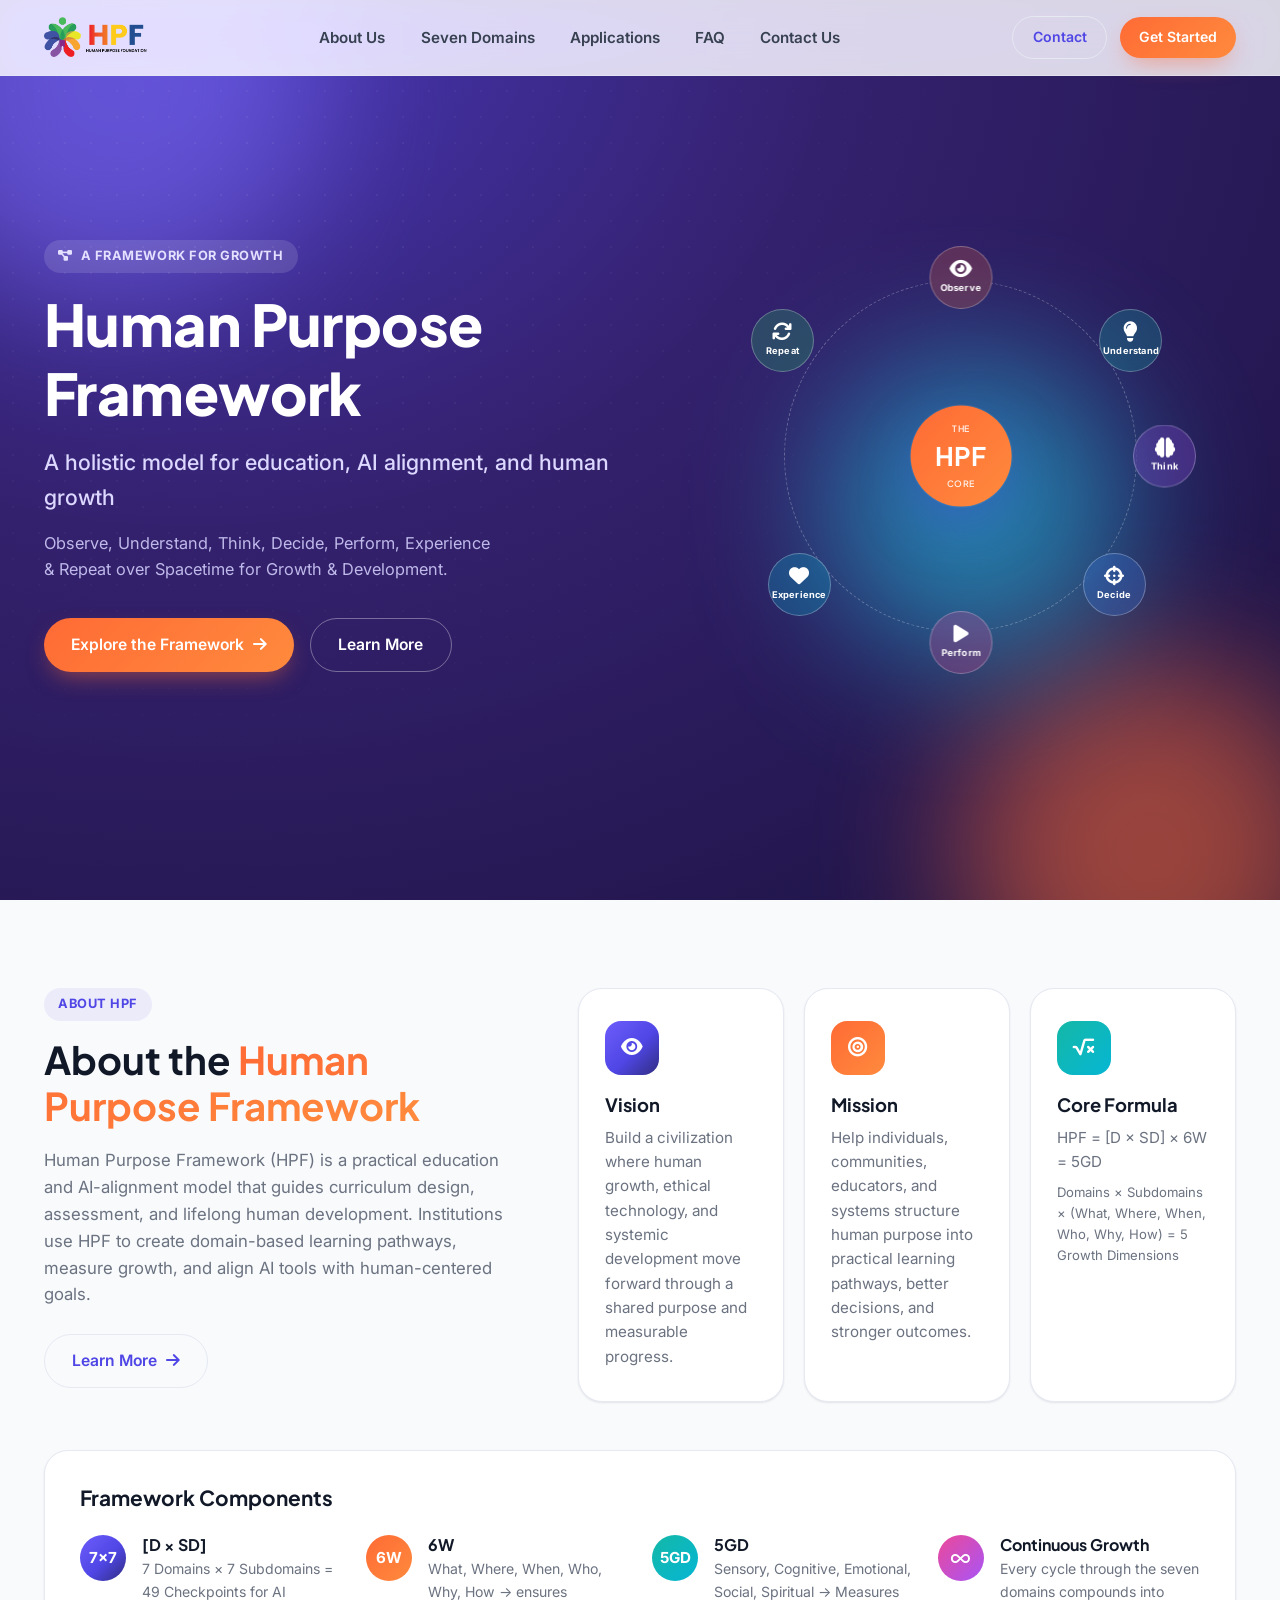
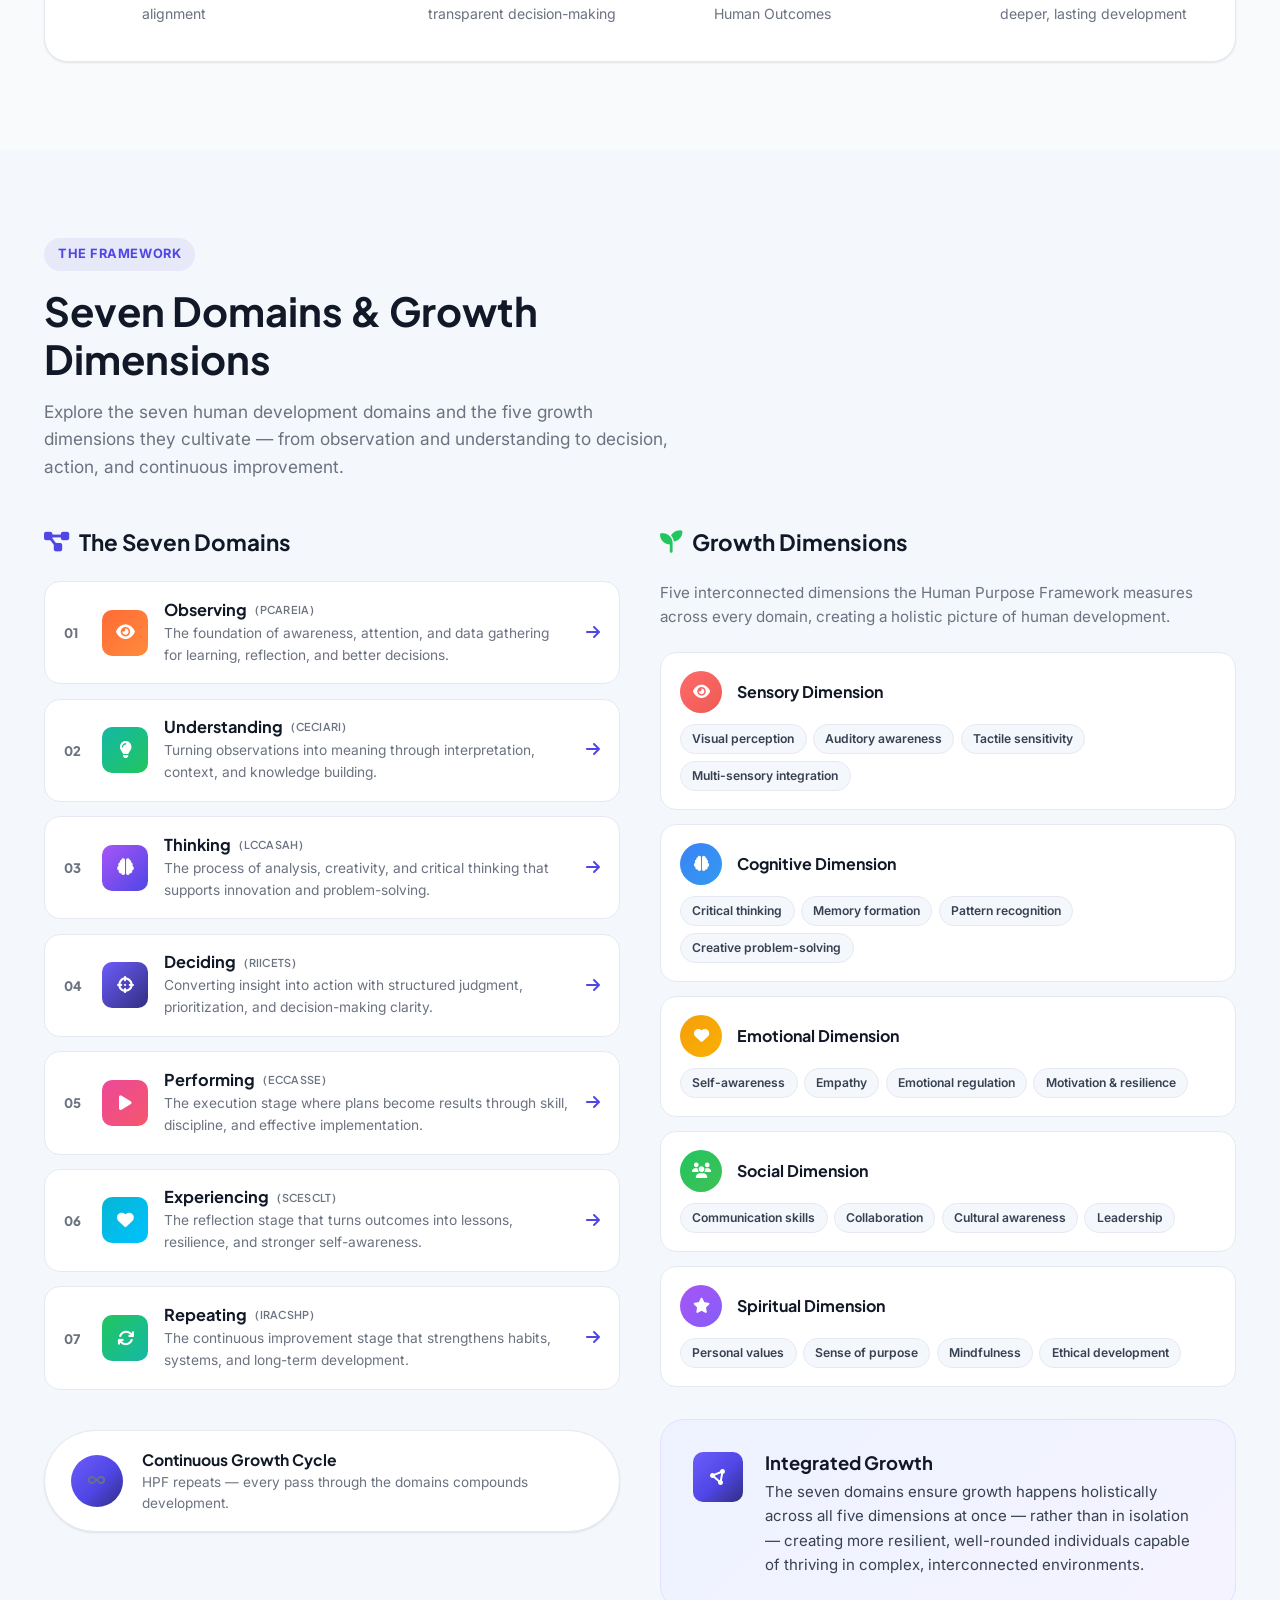
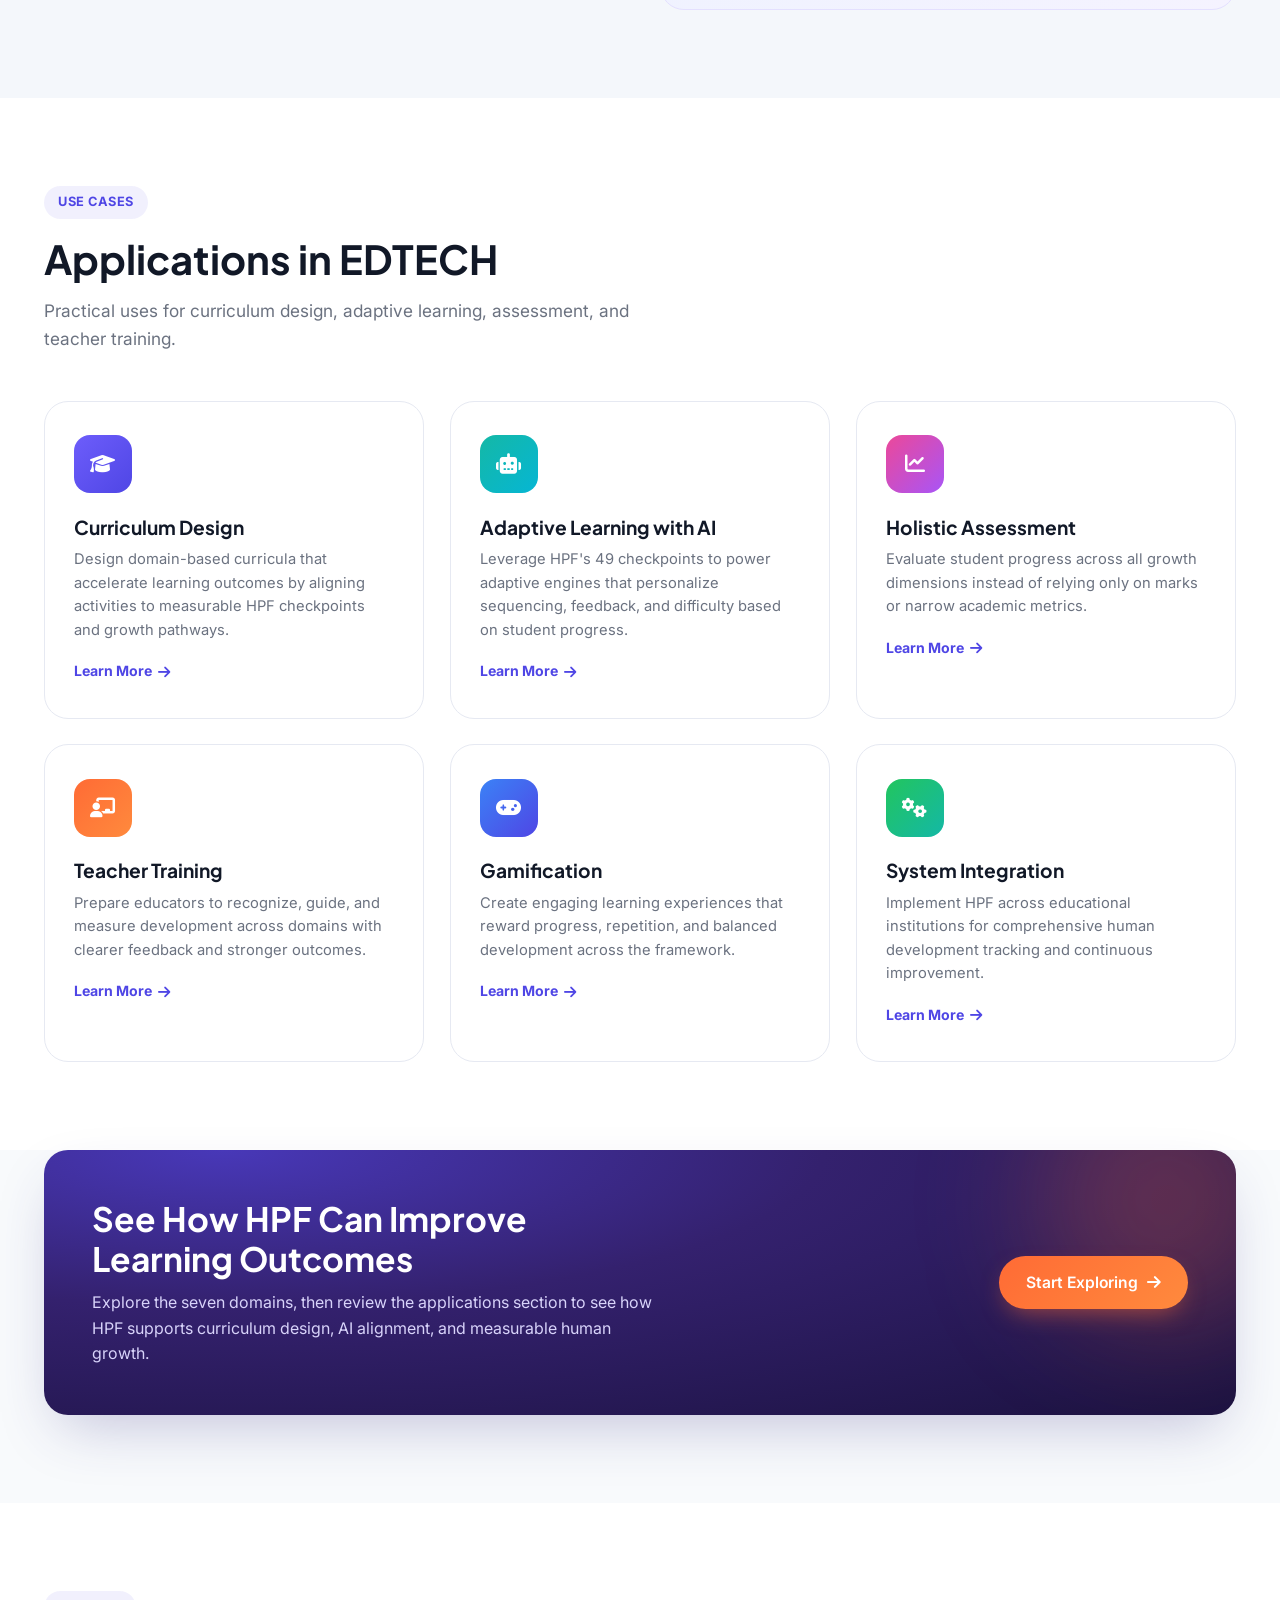
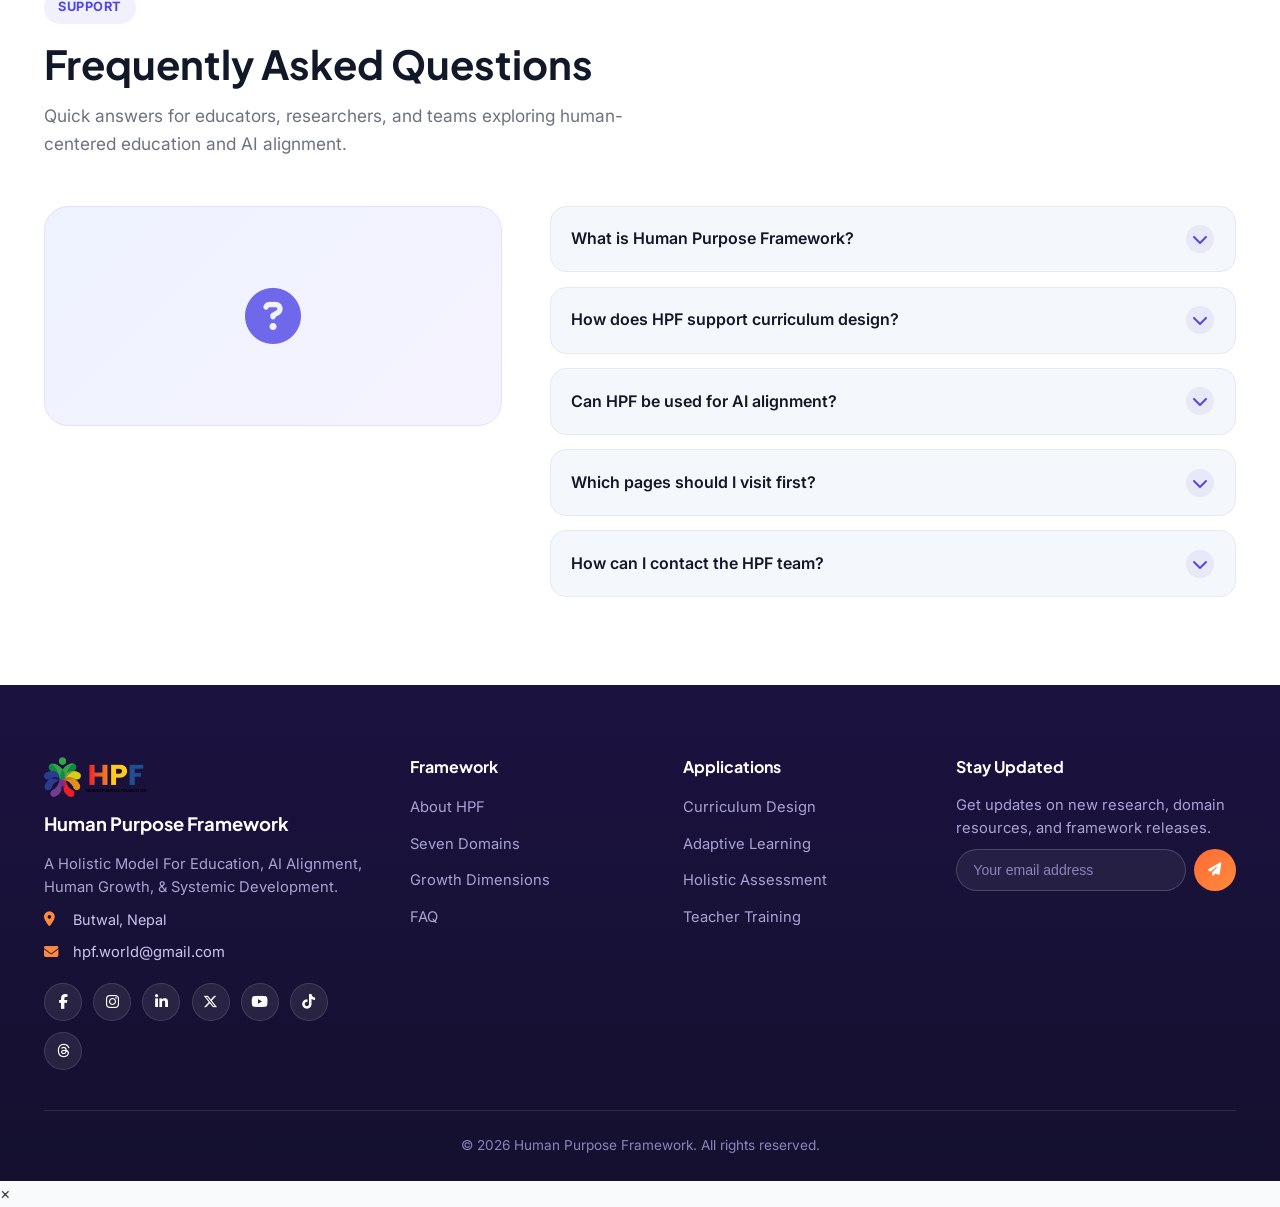
==== commit 9ca6edef: "done" ====
--- a/index.html
+++ b/index.html
@@ -9,7 +9,7 @@
     <!-- Primary Meta Tags -->
     <title>Human Purpose Framework | AI Alignment & Education</title>
     <meta name="description" content="Human Purpose Framework: a holistic model for education, AI alignment, and human growth across seven domains.">
-    <meta name="keywords" content="Human Purpose Framework, AI alignment, education model, curriculum design, holistic learning, edtech">
+    <meta name="keywords" content="Human Purpose Framework, What is Human Purpose, education model, curriculum design, holistic learning, edtech, Purpose Of Human, Purpose of Life, Human Growth Development, AI Alignment, Human Development">
     <link rel="alternate" href="https://hpf.world/" hreflang="en-us">
     <meta name="author" content="Human Purpose Framework Team">
     <meta name="robots" content="index, follow, max-snippet:-1, max-image-preview:large, max-video-preview:-1">
@@ -222,7 +222,7 @@
             <div class="nav-logo">
                 <a href="/" class="logo-link" aria-label="Human Purpose Framework home">
                     <img src="images/LogoHPF.png" alt="Human Purpose Framework logo" class="logo-image" loading="eager" decoding="async" fetchpriority="high" width="40" height="40" onerror="this.style.display='none'">
-                    <span class="logo-wordmark">HPF <span>World</span></span>
+                  
                 </a>
             </div>
             <ul class="nav-menu" id="navMenu">
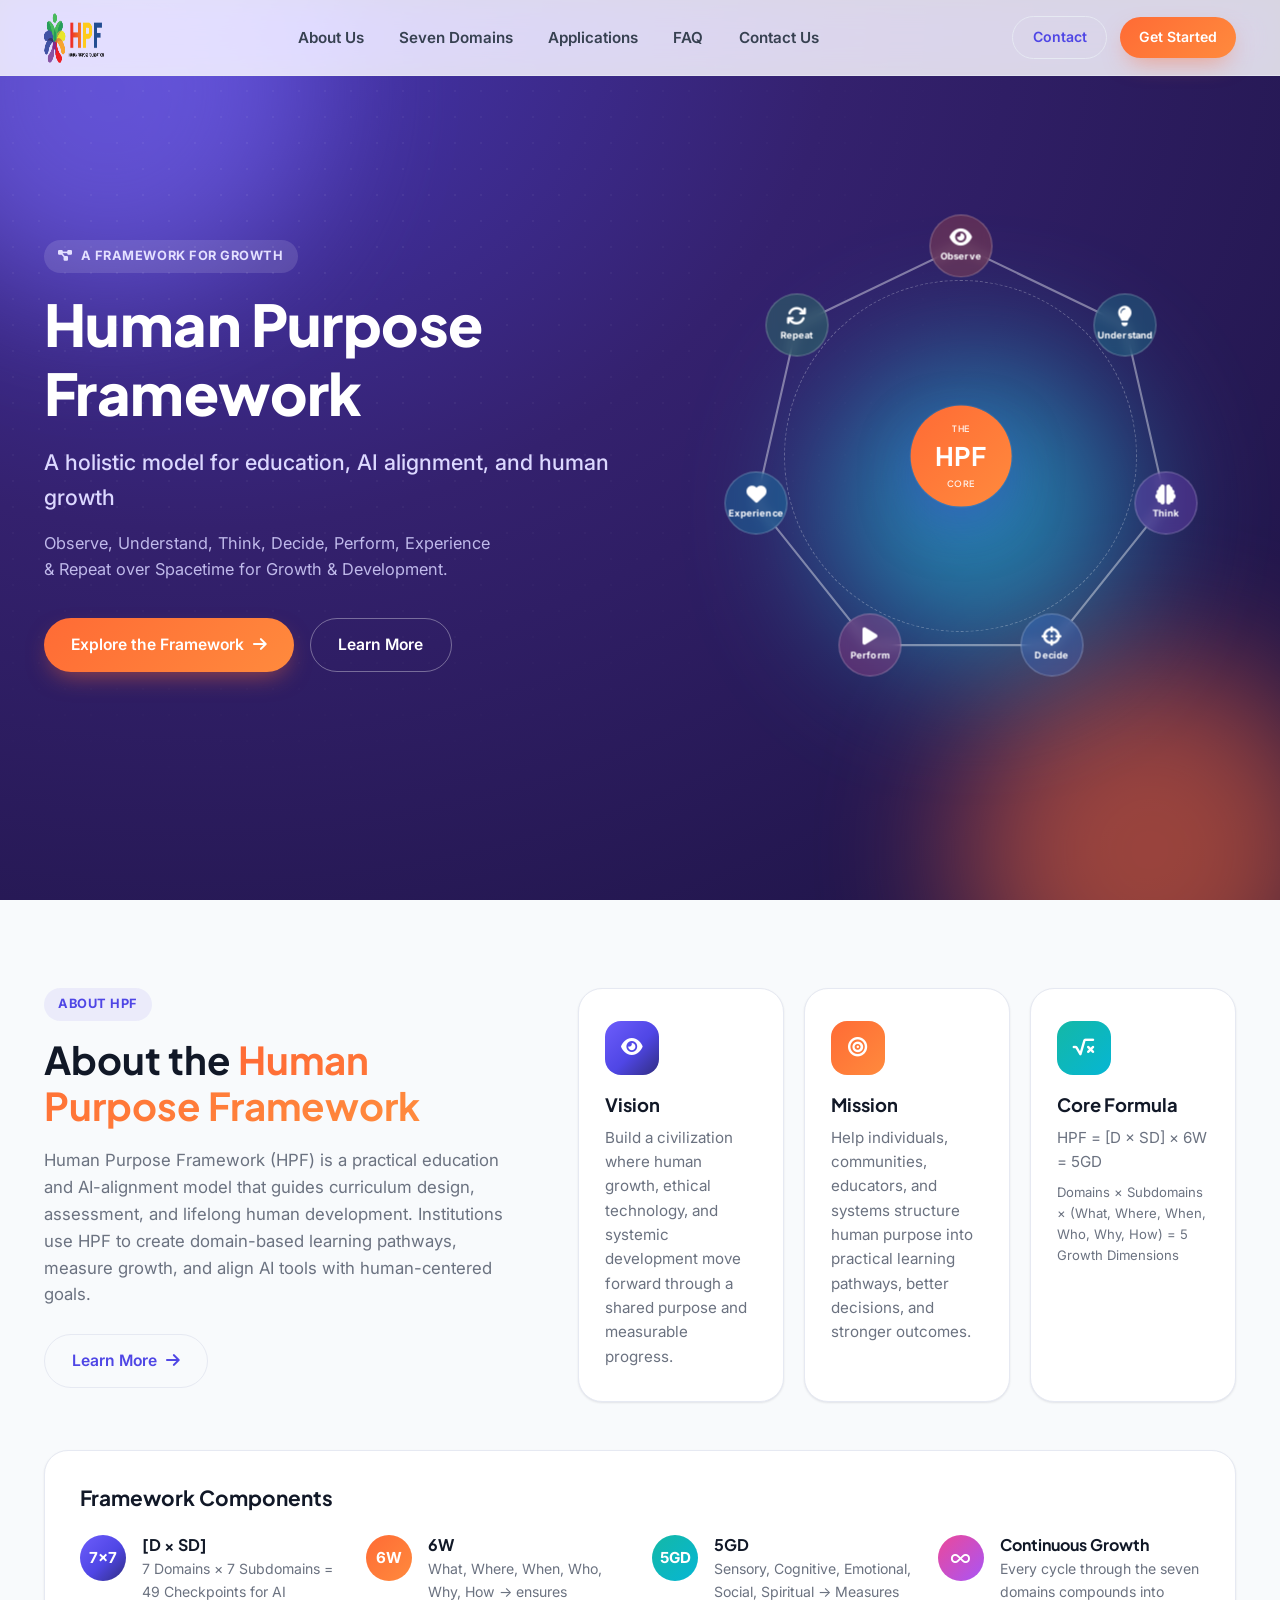
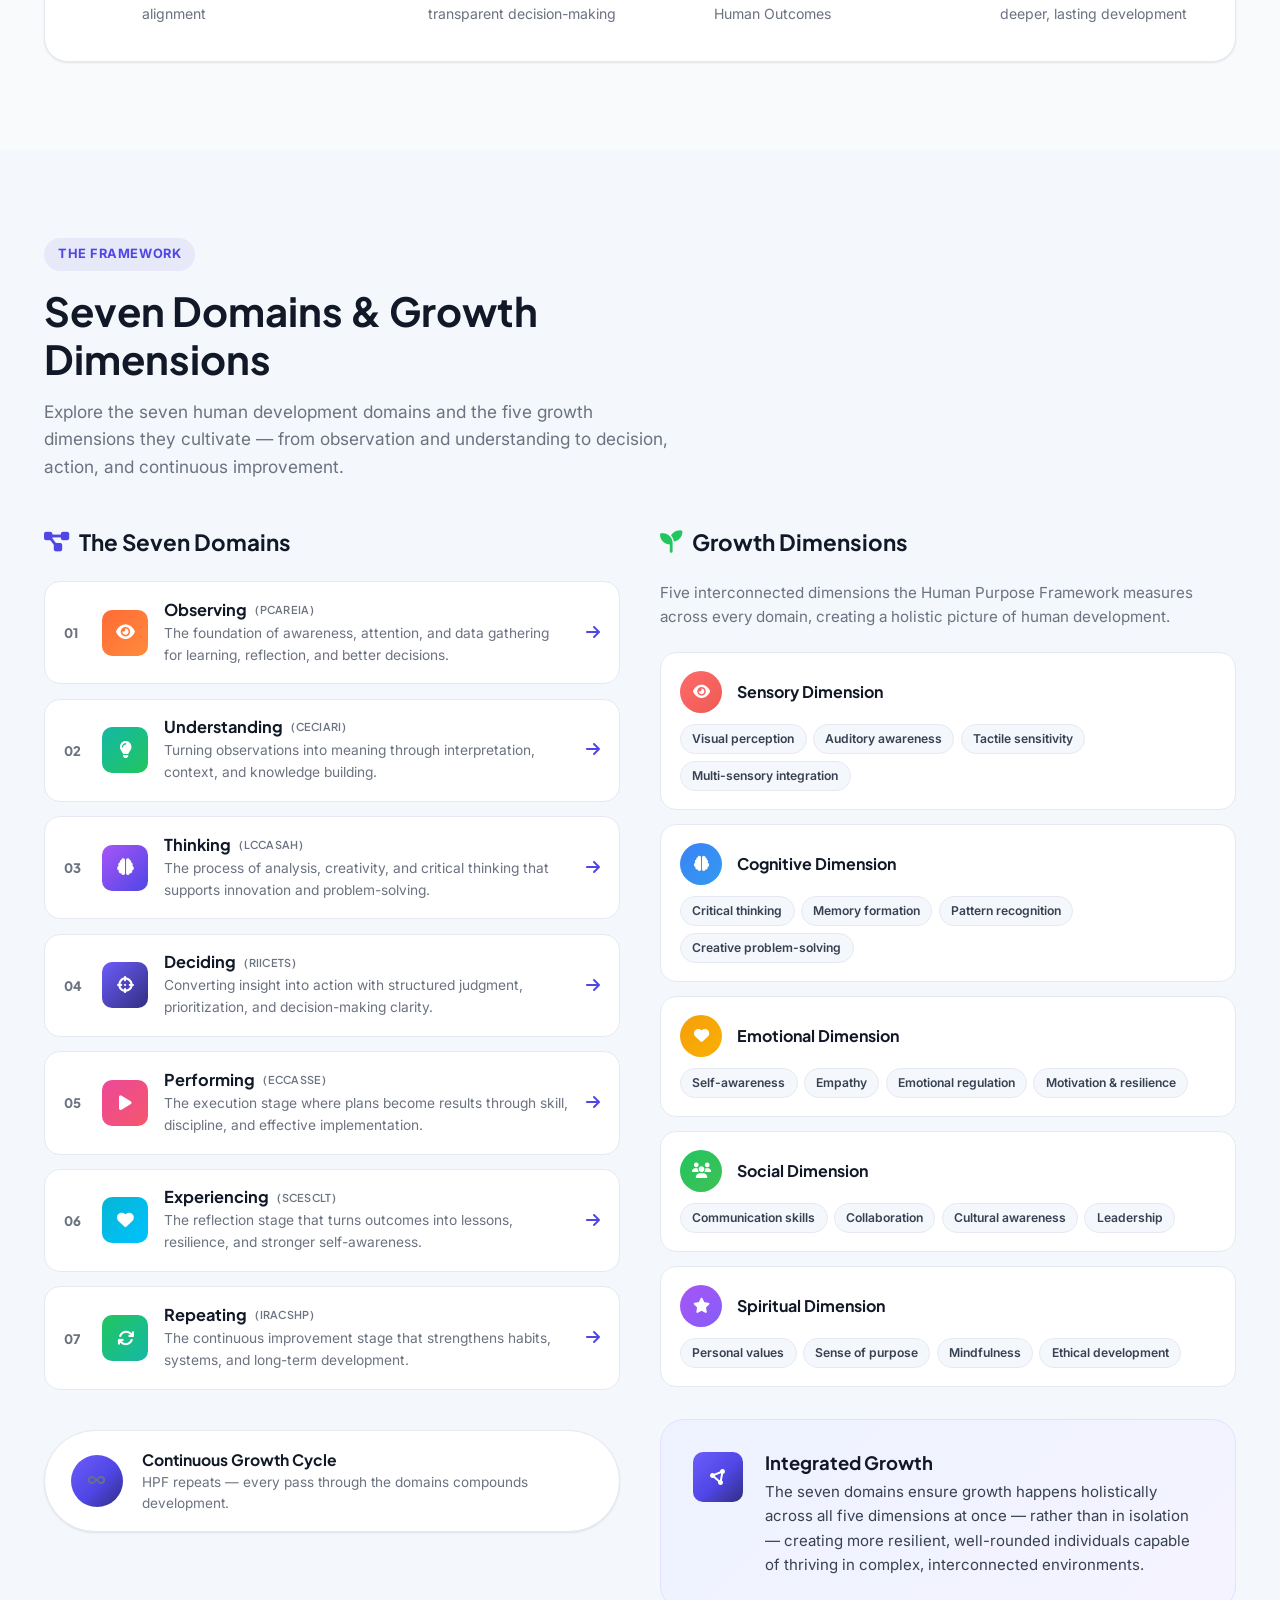
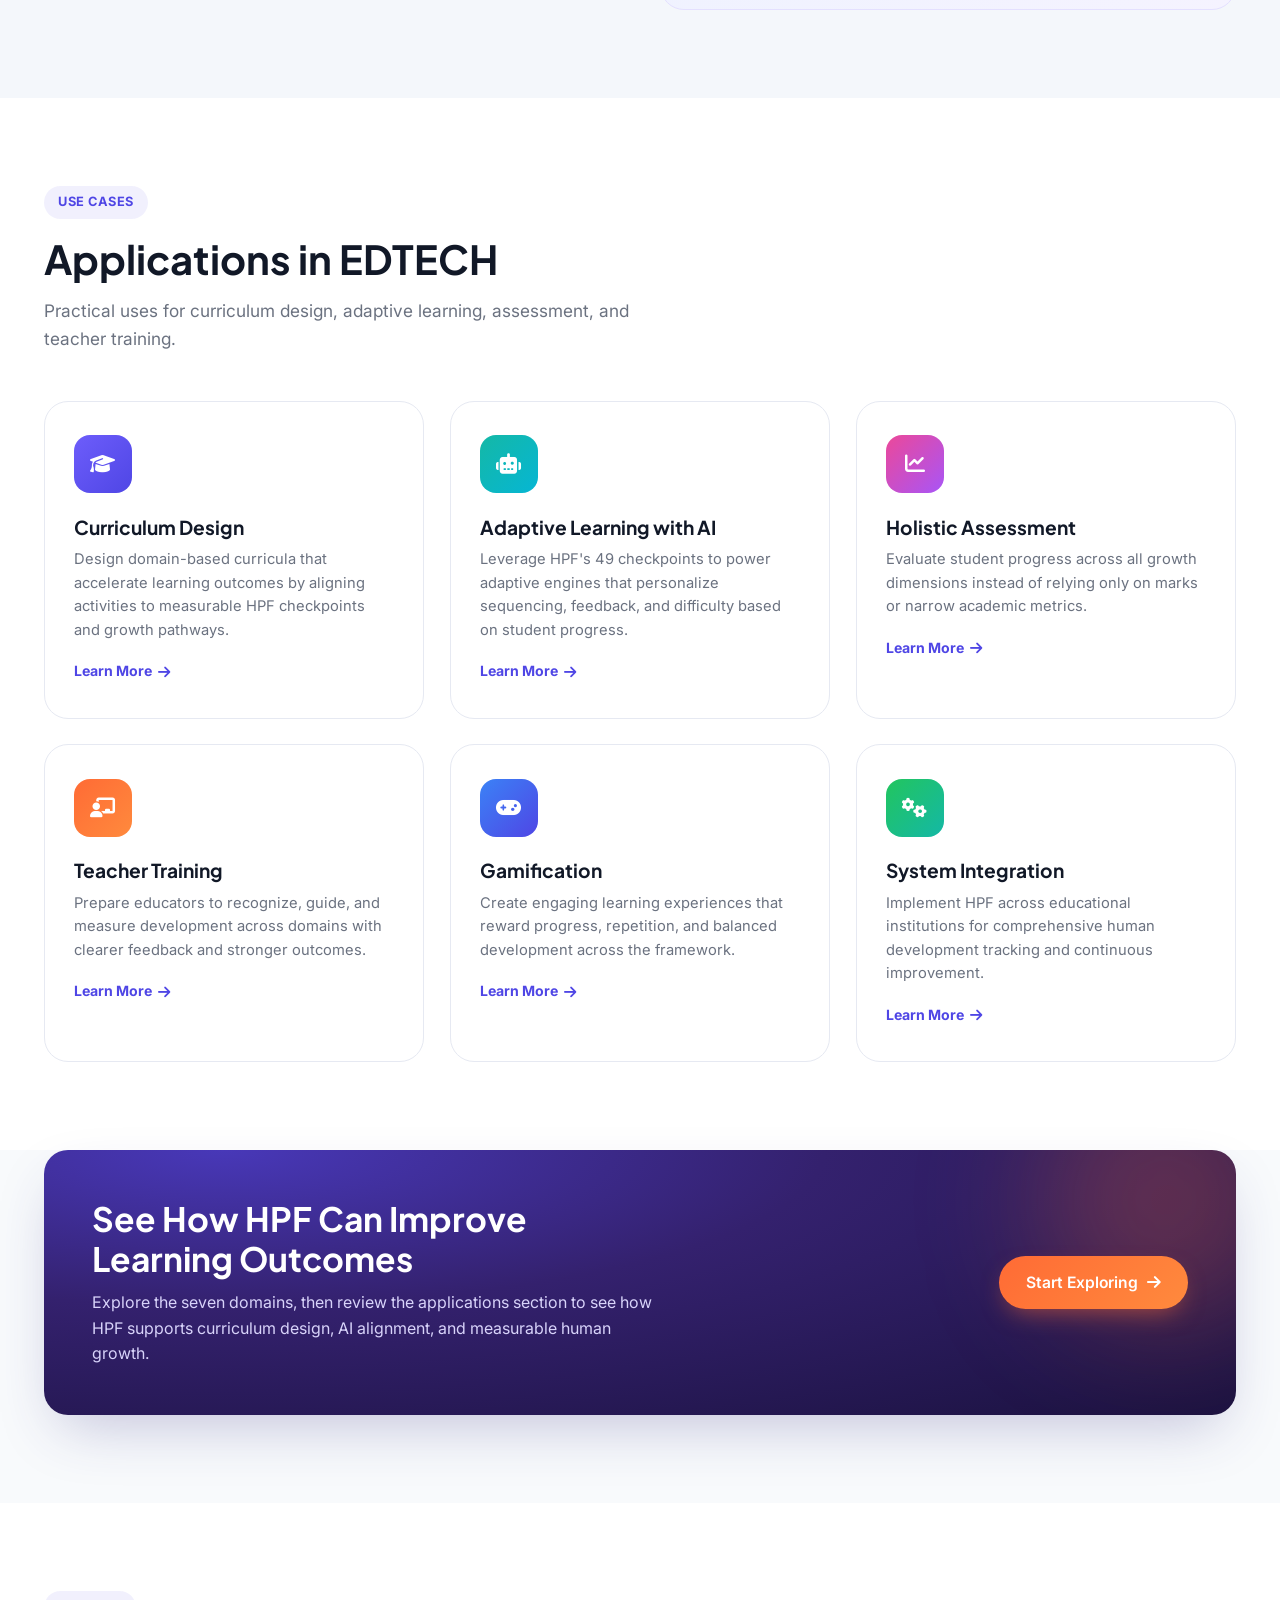
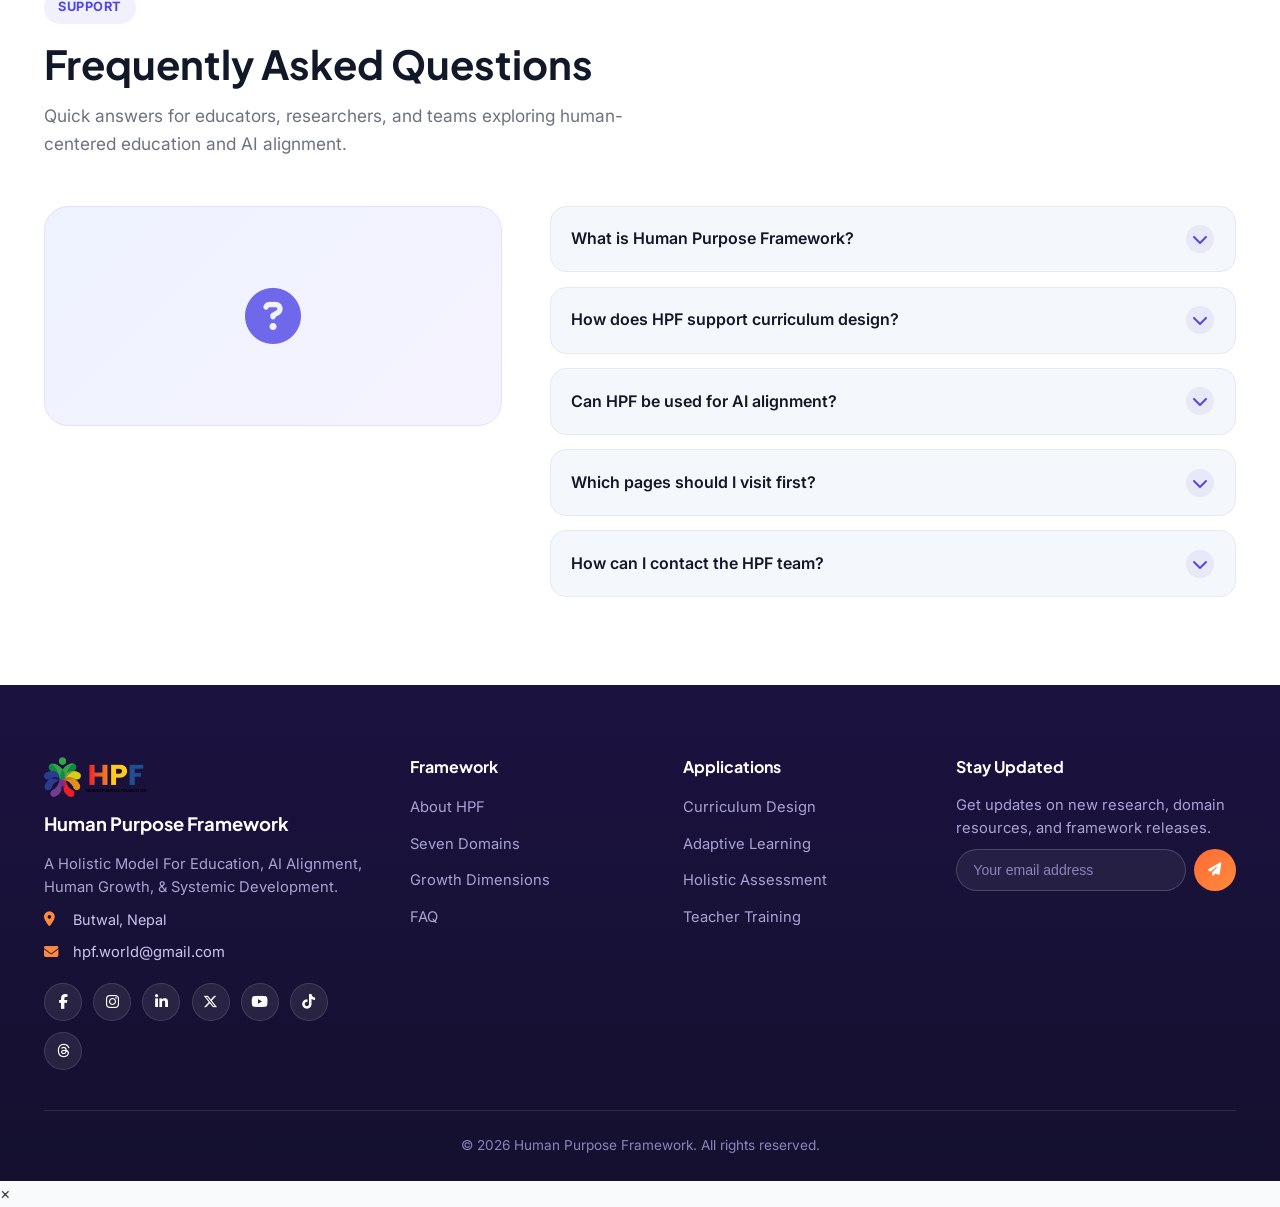
==== commit f78c69af: "make heptagon" ====
--- a/index.html
+++ b/index.html
@@ -275,6 +275,9 @@
                         <small>CORE</small>
                     </div>
                     <div class="domain-ring">
+                        <svg class="heptagon-lines" viewBox="0 0 100 100" preserveAspectRatio="none" style="position: absolute; top: 0; left: 0; width: 100%; height: 100%; z-index: 1; overflow: visible;">
+                            <polygon points="50,0 89.09,18.82 98.74,61.12 71.69,95.04 28.31,95.04 1.25,61.12 10.9,18.82" fill="none" stroke="rgba(255, 255, 255, 0.4)" stroke-width="0.5" />
+                        </svg>
                         <a href="domains/1_observing.html" class="domain-node" data-domain="observe" title="Observing" aria-label="Observing domain">
                             <i class="fas fa-eye" aria-hidden="true"></i><span class="node-label">Observe</span>
                         </a>
--- a/styles.css
+++ b/styles.css
@@ -228,7 +228,7 @@
 }
 
 .logo-link { display: flex; align-items: center; gap: 0.6rem; text-decoration: none; }
-.logo-image { height: 40px; width: auto; border-radius: 8px; }
+.logo-image { height: 50px; width: 60px; border-radius: 8px; }
 .logo-wordmark { font-family: var(--font-display); font-weight: 800; font-size: 1.1rem; color: var(--text-1); }
 .logo-wordmark span { color: var(--primary); }
 
@@ -427,6 +427,7 @@
     color: white;
     text-decoration: none;
     z-index: 3;
+    transform: translate(-50%, -50%);
     transition: transform 0.25s ease, background 0.25s ease, box-shadow 0.25s ease;
     animation: float 6s ease-in-out infinite;
 }
@@ -436,22 +437,22 @@
 
 .domain-node:hover {
     background: rgba(255, 255, 255, 0.18);
-    transform: scale(1.12);
+    transform: translate(-50%, -50%) scale(1.12) !important;
     box-shadow: 0 0 24px rgba(255,255,255,0.25);
 }
 
 @keyframes float {
-    0%, 100% { transform: translateY(0); }
-    50% { transform: translateY(-6px); }
-}
-
-.domain-node:nth-child(1) { top: 0%; left: 50%; transform: translateX(-50%); background: rgba(255,107,53,0.22); animation-delay: 0s; }
-.domain-node:nth-child(2) { top: 15%; right: 2%; background: rgba(20,184,166,0.24); animation-delay: 0.5s; }
-.domain-node:nth-child(3) { top: 50%; right: -6%; transform: translateY(-50%); background: rgba(168,85,247,0.24); animation-delay: 1s; }
-.domain-node:nth-child(4) { bottom: 12%; right: 6%; background: rgba(59,130,246,0.24); animation-delay: 1.5s; }
-.domain-node:nth-child(5) { bottom: -2%; left: 50%; transform: translateX(-50%); background: rgba(236,72,153,0.24); animation-delay: 2s; }
-.domain-node:nth-child(6) { bottom: 12%; left: 4%; background: rgba(6,182,212,0.24); animation-delay: 2.5s; }
-.domain-node:nth-child(7) { top: 15%; left: 0%; background: rgba(34,197,94,0.24); animation-delay: 3s; }
+    0%, 100% { transform: translate(-50%, -50%); }
+    50% { transform: translate(-50%, calc(-50% - 6px)); }
+}
+
+.domain-node:nth-of-type(1) { top: 0%; left: 50%; background: rgba(255,107,53,0.22); animation-delay: 0s; }
+.domain-node:nth-of-type(2) { top: 18.82%; left: 89.09%; background: rgba(20,184,166,0.24); animation-delay: 0.5s; }
+.domain-node:nth-of-type(3) { top: 61.12%; left: 98.74%; background: rgba(168,85,247,0.24); animation-delay: 1s; }
+.domain-node:nth-of-type(4) { top: 95.04%; left: 71.69%; background: rgba(59,130,246,0.24); animation-delay: 1.5s; }
+.domain-node:nth-of-type(5) { top: 95.04%; left: 28.31%; background: rgba(236,72,153,0.24); animation-delay: 2s; }
+.domain-node:nth-of-type(6) { top: 61.12%; left: 1.25%; background: rgba(6,182,212,0.24); animation-delay: 2.5s; }
+.domain-node:nth-of-type(7) { top: 18.82%; left: 10.9%; background: rgba(34,197,94,0.24); animation-delay: 3s; }
 
 .domain-node:hover .node-label,
 .domain-node:hover i { animation: none; }
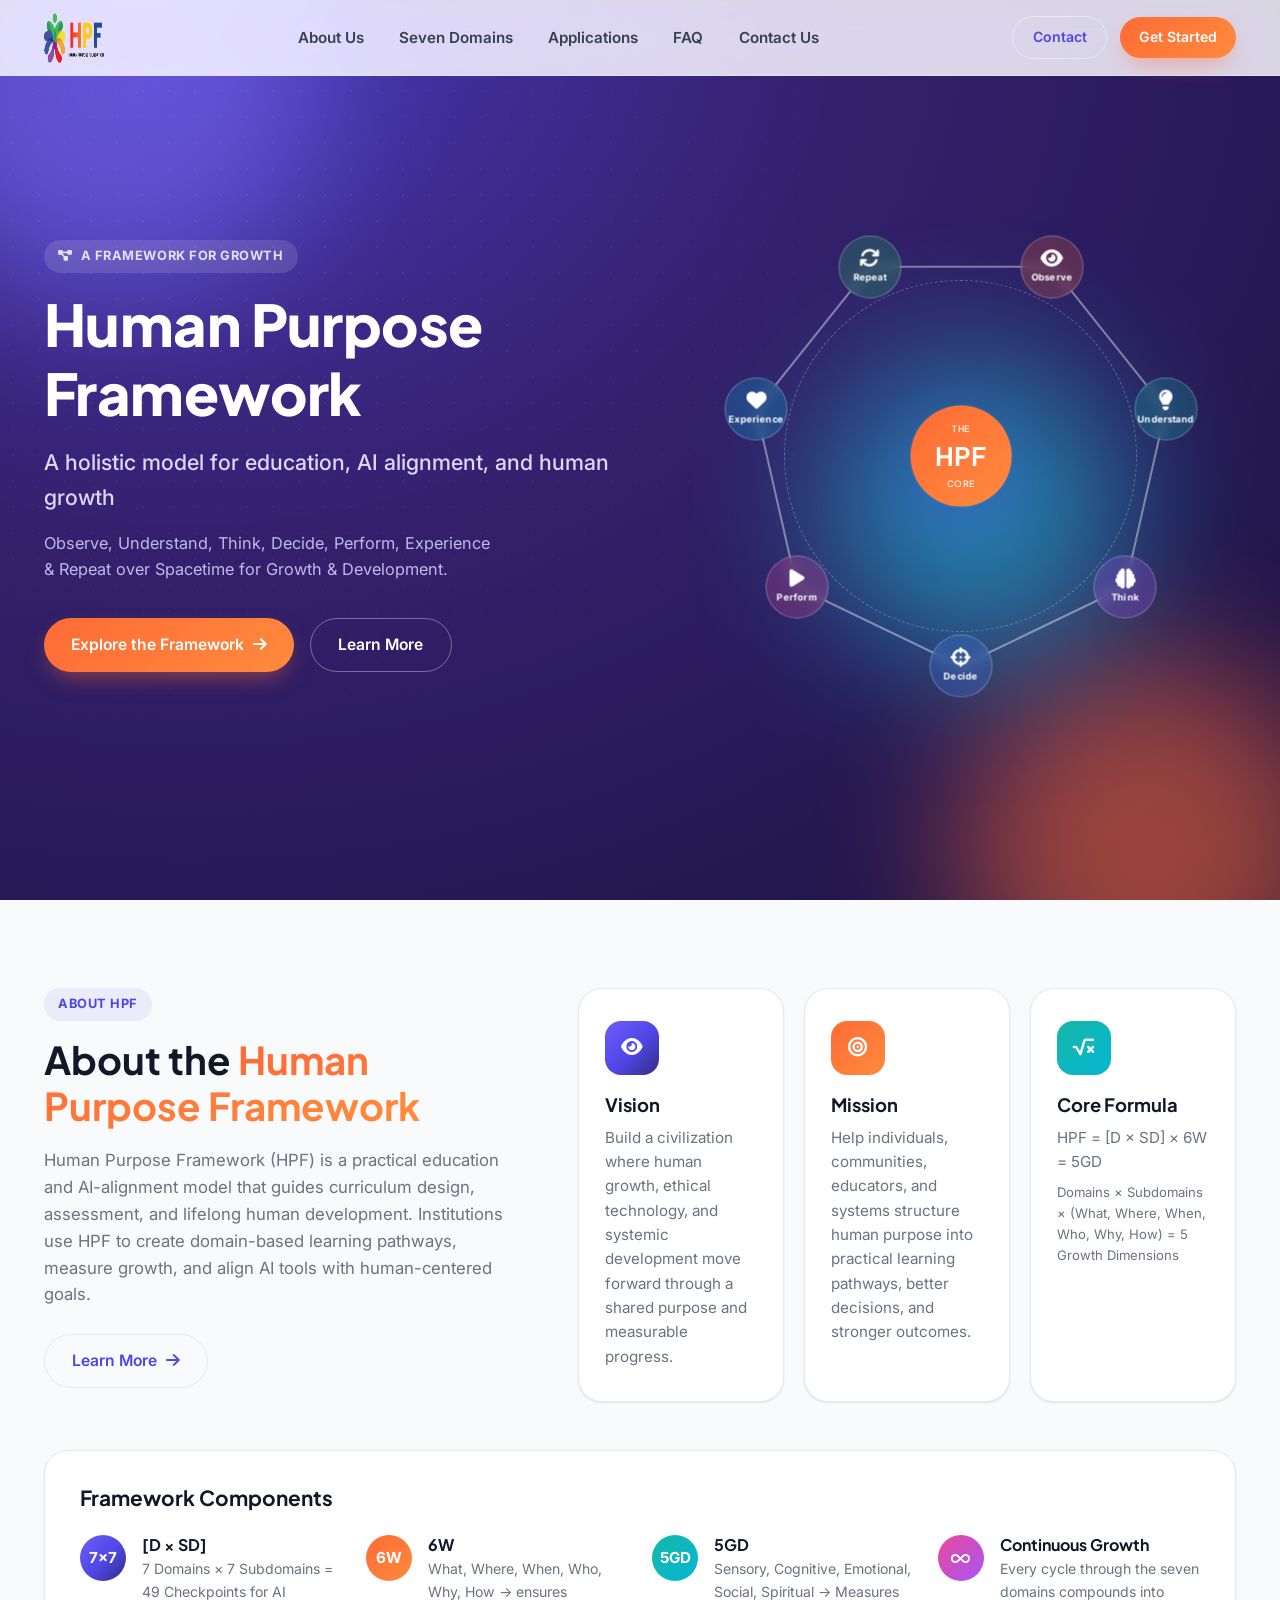
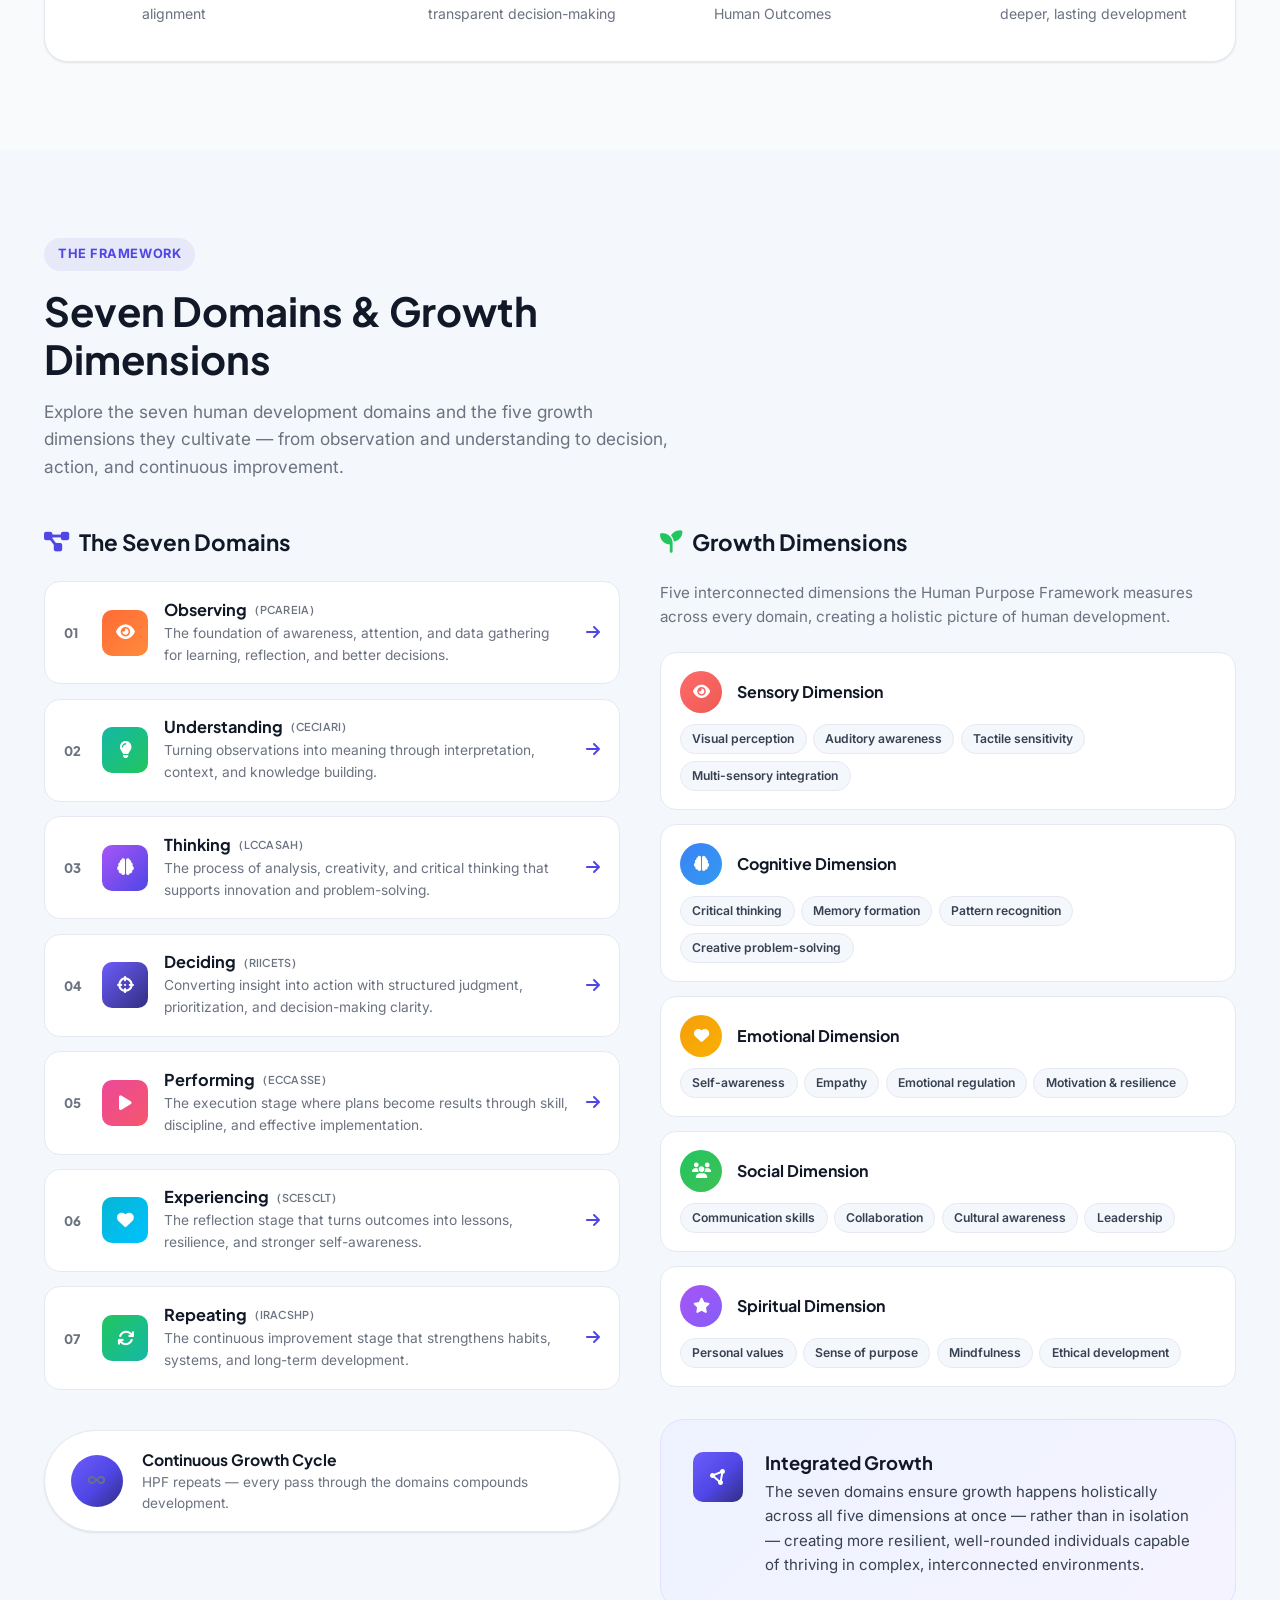
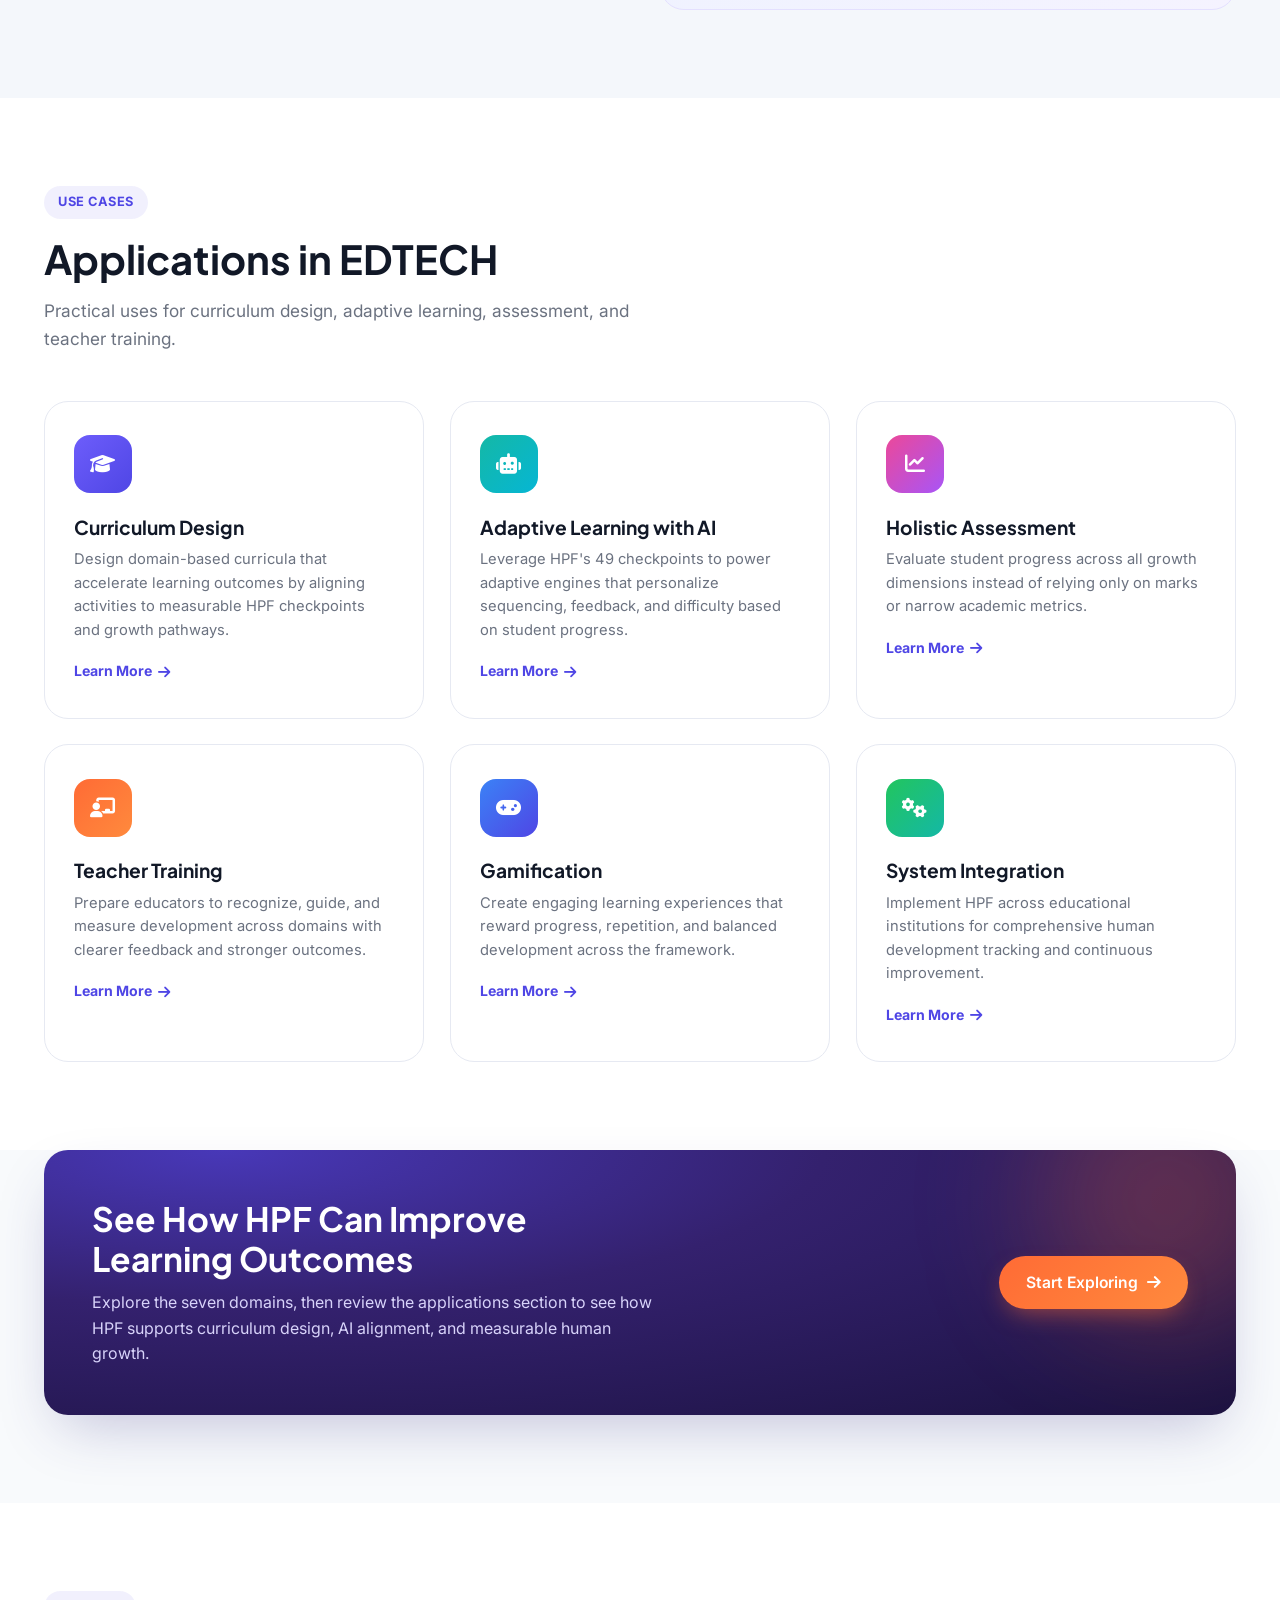
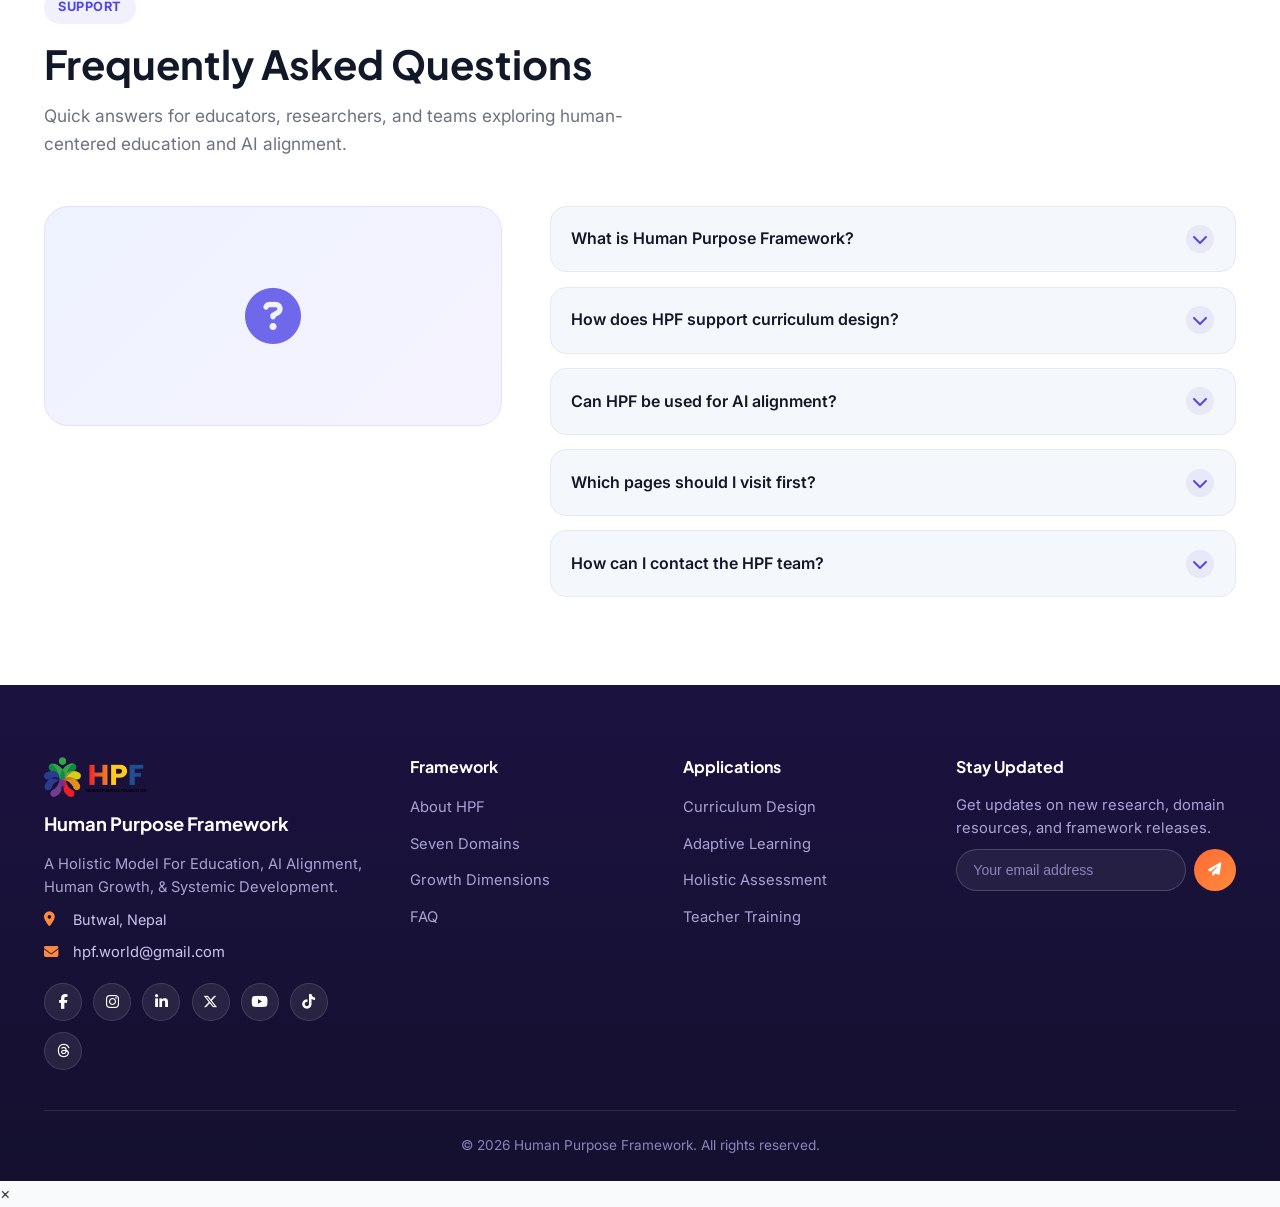
==== commit 9d89210c: "make heptagon" ====
--- a/index.html
+++ b/index.html
@@ -276,7 +276,7 @@
                     </div>
                     <div class="domain-ring">
                         <svg class="heptagon-lines" viewBox="0 0 100 100" preserveAspectRatio="none" style="position: absolute; top: 0; left: 0; width: 100%; height: 100%; z-index: 1; overflow: visible;">
-                            <polygon points="50,0 89.09,18.82 98.74,61.12 71.69,95.04 28.31,95.04 1.25,61.12 10.9,18.82" fill="none" stroke="rgba(255, 255, 255, 0.4)" stroke-width="0.5" />
+                            <polygon points="71.7,4.95 98.75,38.87 89.1,81.17 50,100 10.9,81.17 1.25,38.87 28.3,4.95" fill="none" stroke="rgba(255, 255, 255, 0.4)" stroke-width="0.5" />
                         </svg>
                         <a href="domains/1_observing.html" class="domain-node" data-domain="observe" title="Observing" aria-label="Observing domain">
                             <i class="fas fa-eye" aria-hidden="true"></i><span class="node-label">Observe</span>
--- a/styles.css
+++ b/styles.css
@@ -429,7 +429,6 @@
     z-index: 3;
     transform: translate(-50%, -50%);
     transition: transform 0.25s ease, background 0.25s ease, box-shadow 0.25s ease;
-    animation: float 6s ease-in-out infinite;
 }
 
 .domain-node i { font-size: clamp(0.95rem, 2vw, 1.25rem); margin-bottom: 2px; }
@@ -446,13 +445,13 @@
     50% { transform: translate(-50%, calc(-50% - 6px)); }
 }
 
-.domain-node:nth-of-type(1) { top: 0%; left: 50%; background: rgba(255,107,53,0.22); animation-delay: 0s; }
-.domain-node:nth-of-type(2) { top: 18.82%; left: 89.09%; background: rgba(20,184,166,0.24); animation-delay: 0.5s; }
-.domain-node:nth-of-type(3) { top: 61.12%; left: 98.74%; background: rgba(168,85,247,0.24); animation-delay: 1s; }
-.domain-node:nth-of-type(4) { top: 95.04%; left: 71.69%; background: rgba(59,130,246,0.24); animation-delay: 1.5s; }
-.domain-node:nth-of-type(5) { top: 95.04%; left: 28.31%; background: rgba(236,72,153,0.24); animation-delay: 2s; }
-.domain-node:nth-of-type(6) { top: 61.12%; left: 1.25%; background: rgba(6,182,212,0.24); animation-delay: 2.5s; }
-.domain-node:nth-of-type(7) { top: 18.82%; left: 10.9%; background: rgba(34,197,94,0.24); animation-delay: 3s; }
+.domain-node:nth-of-type(1) { top: 4.95%; left: 71.7%; background: rgba(255,107,53,0.22); animation-delay: 0s; }
+.domain-node:nth-of-type(2) { top: 38.87%; left: 98.75%; background: rgba(20,184,166,0.24); animation-delay: 0.5s; }
+.domain-node:nth-of-type(3) { top: 81.17%; left: 89.1%; background: rgba(168,85,247,0.24); animation-delay: 1s; }
+.domain-node:nth-of-type(4) { top: 100%; left: 50%; background: rgba(59,130,246,0.24); animation-delay: 1.5s; }
+.domain-node:nth-of-type(5) { top: 81.17%; left: 10.9%; background: rgba(236,72,153,0.24); animation-delay: 2s; }
+.domain-node:nth-of-type(6) { top: 38.87%; left: 1.25%; background: rgba(6,182,212,0.24); animation-delay: 2.5s; }
+.domain-node:nth-of-type(7) { top: 4.95%; left: 28.3%; background: rgba(34,197,94,0.24); animation-delay: 3s; }
 
 .domain-node:hover .node-label,
 .domain-node:hover i { animation: none; }
